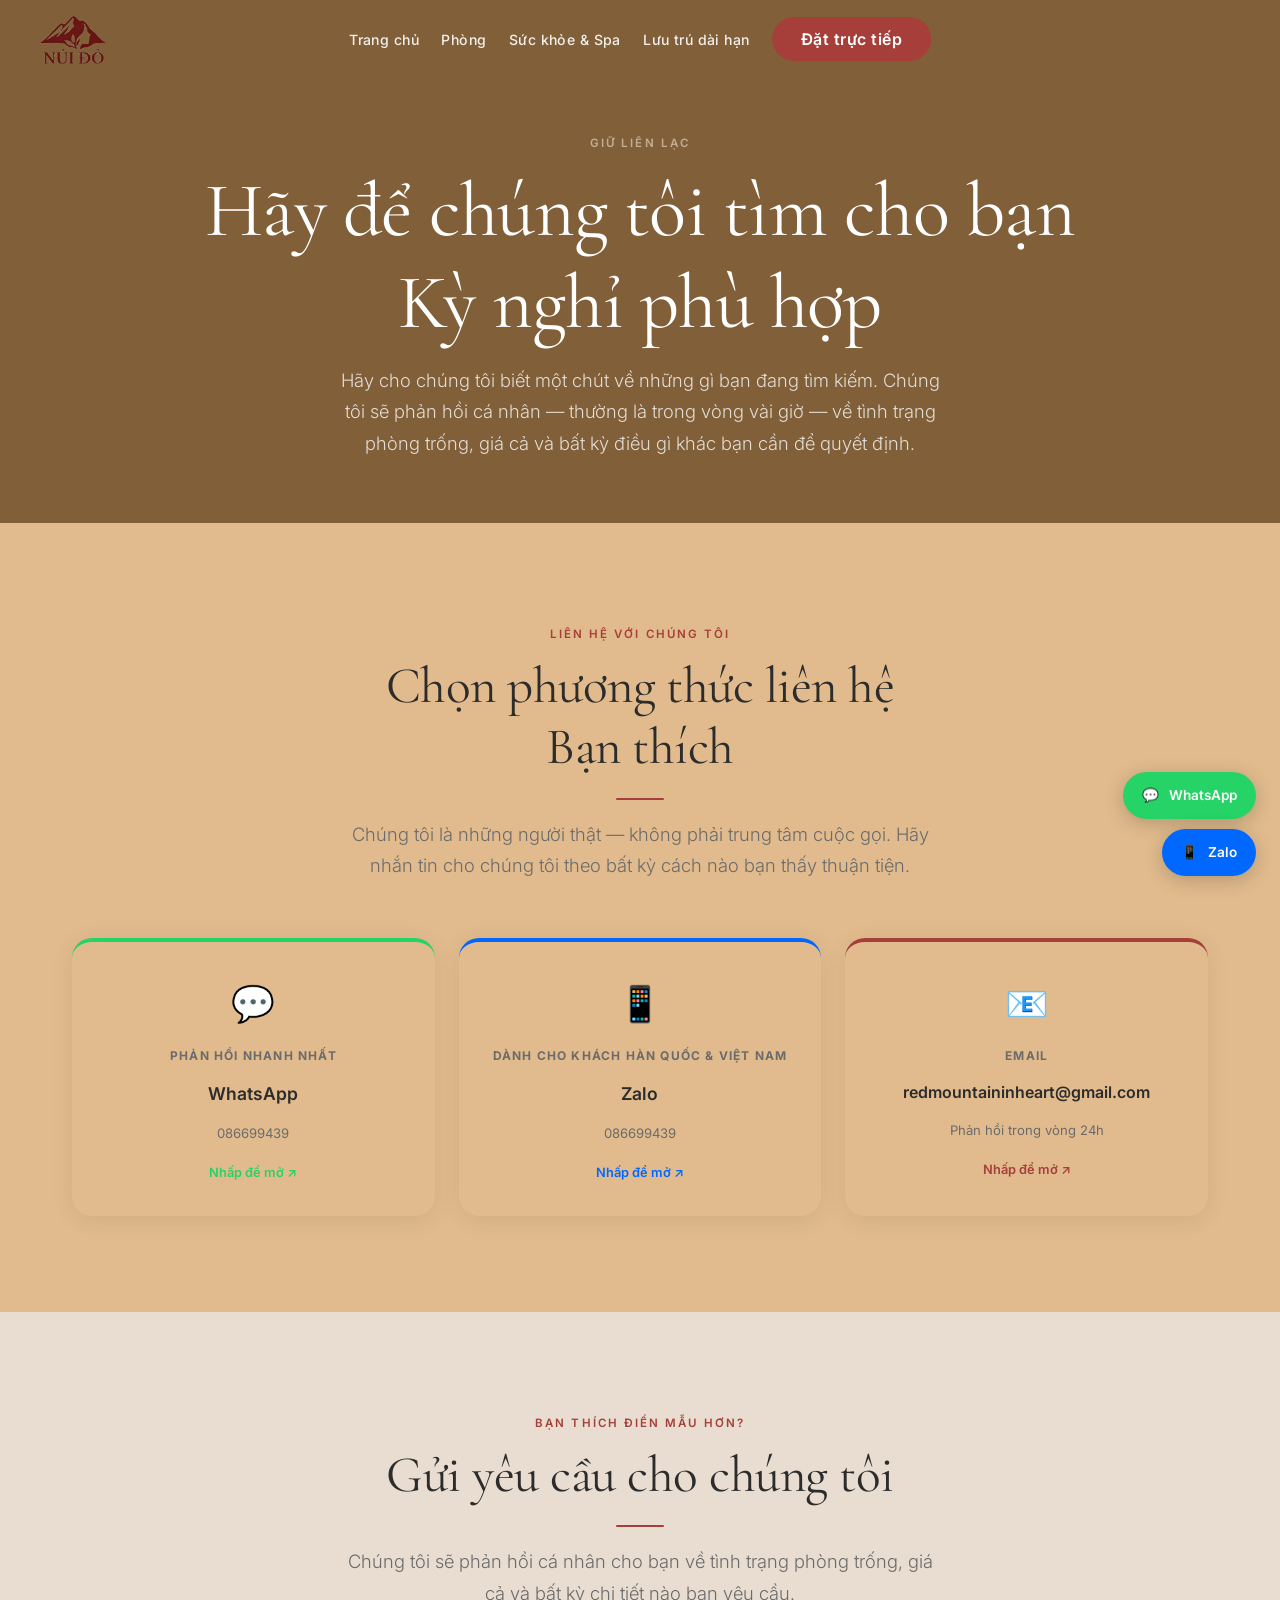
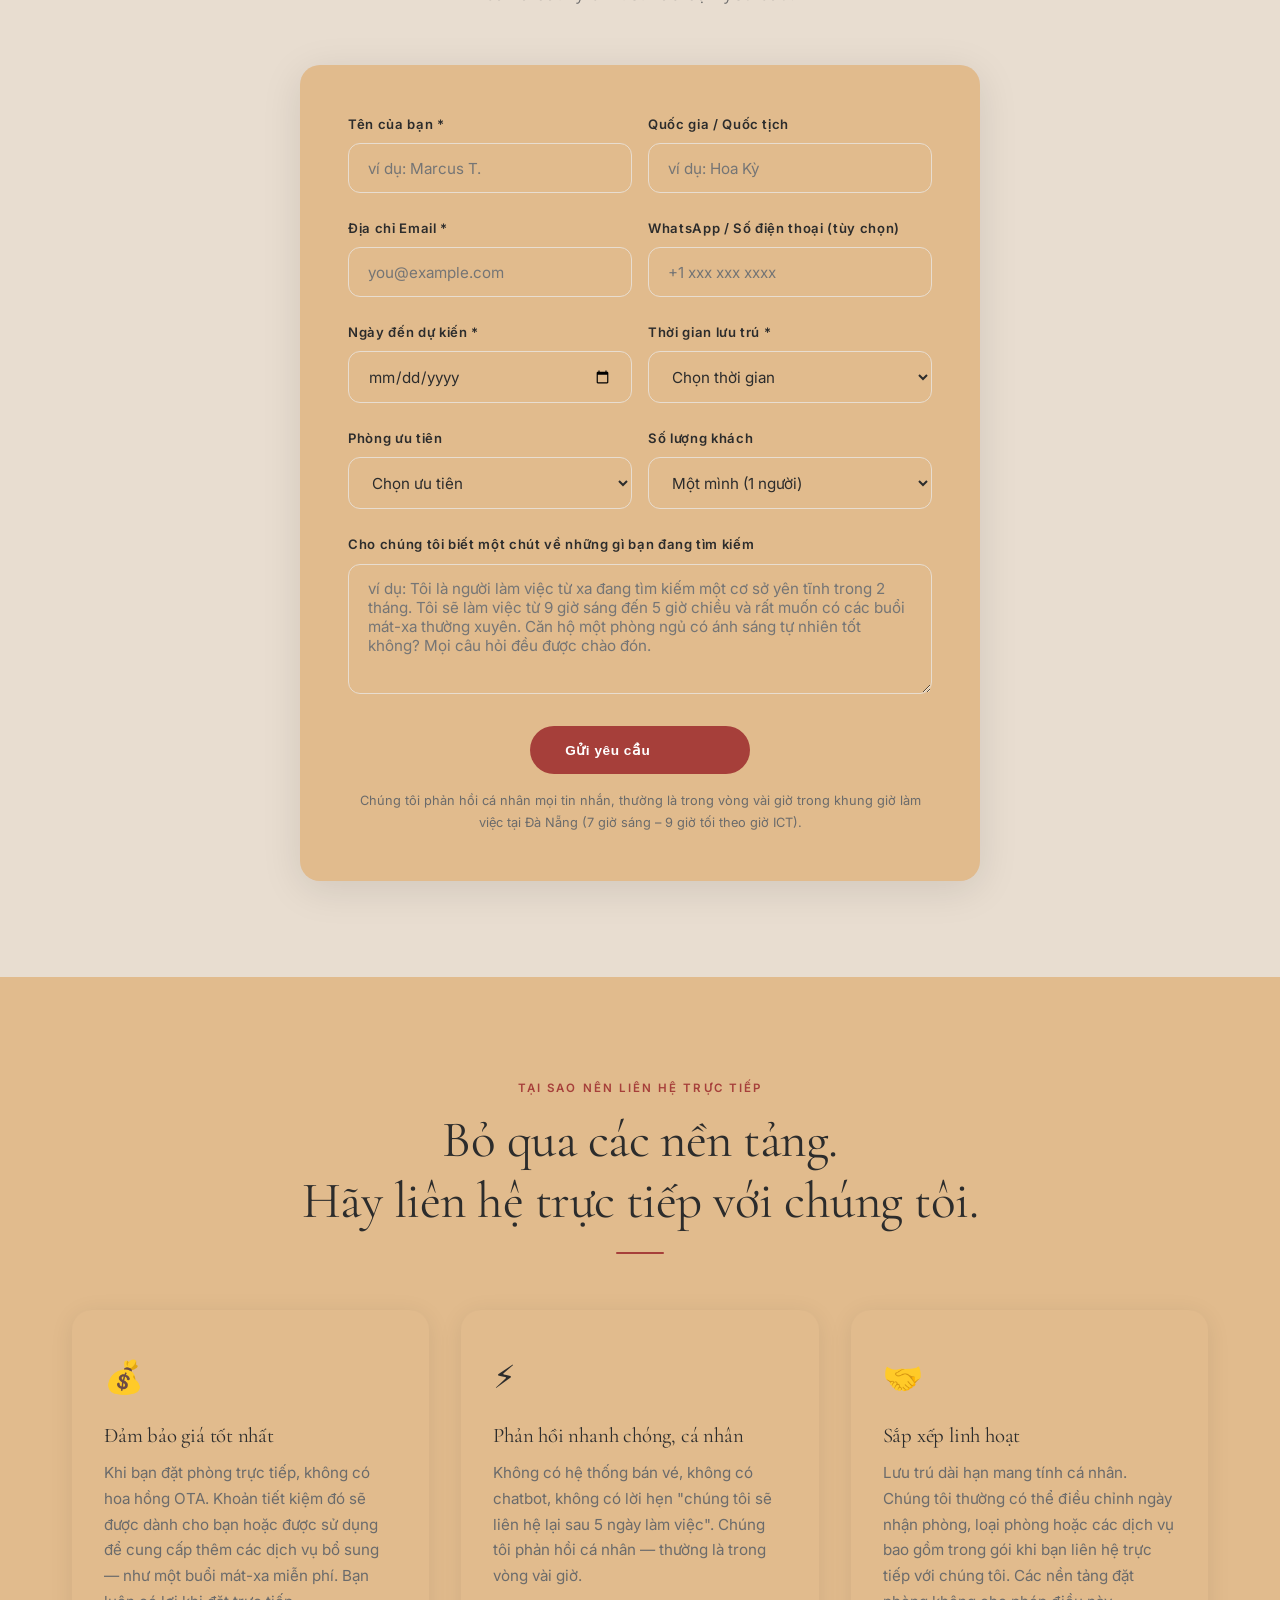
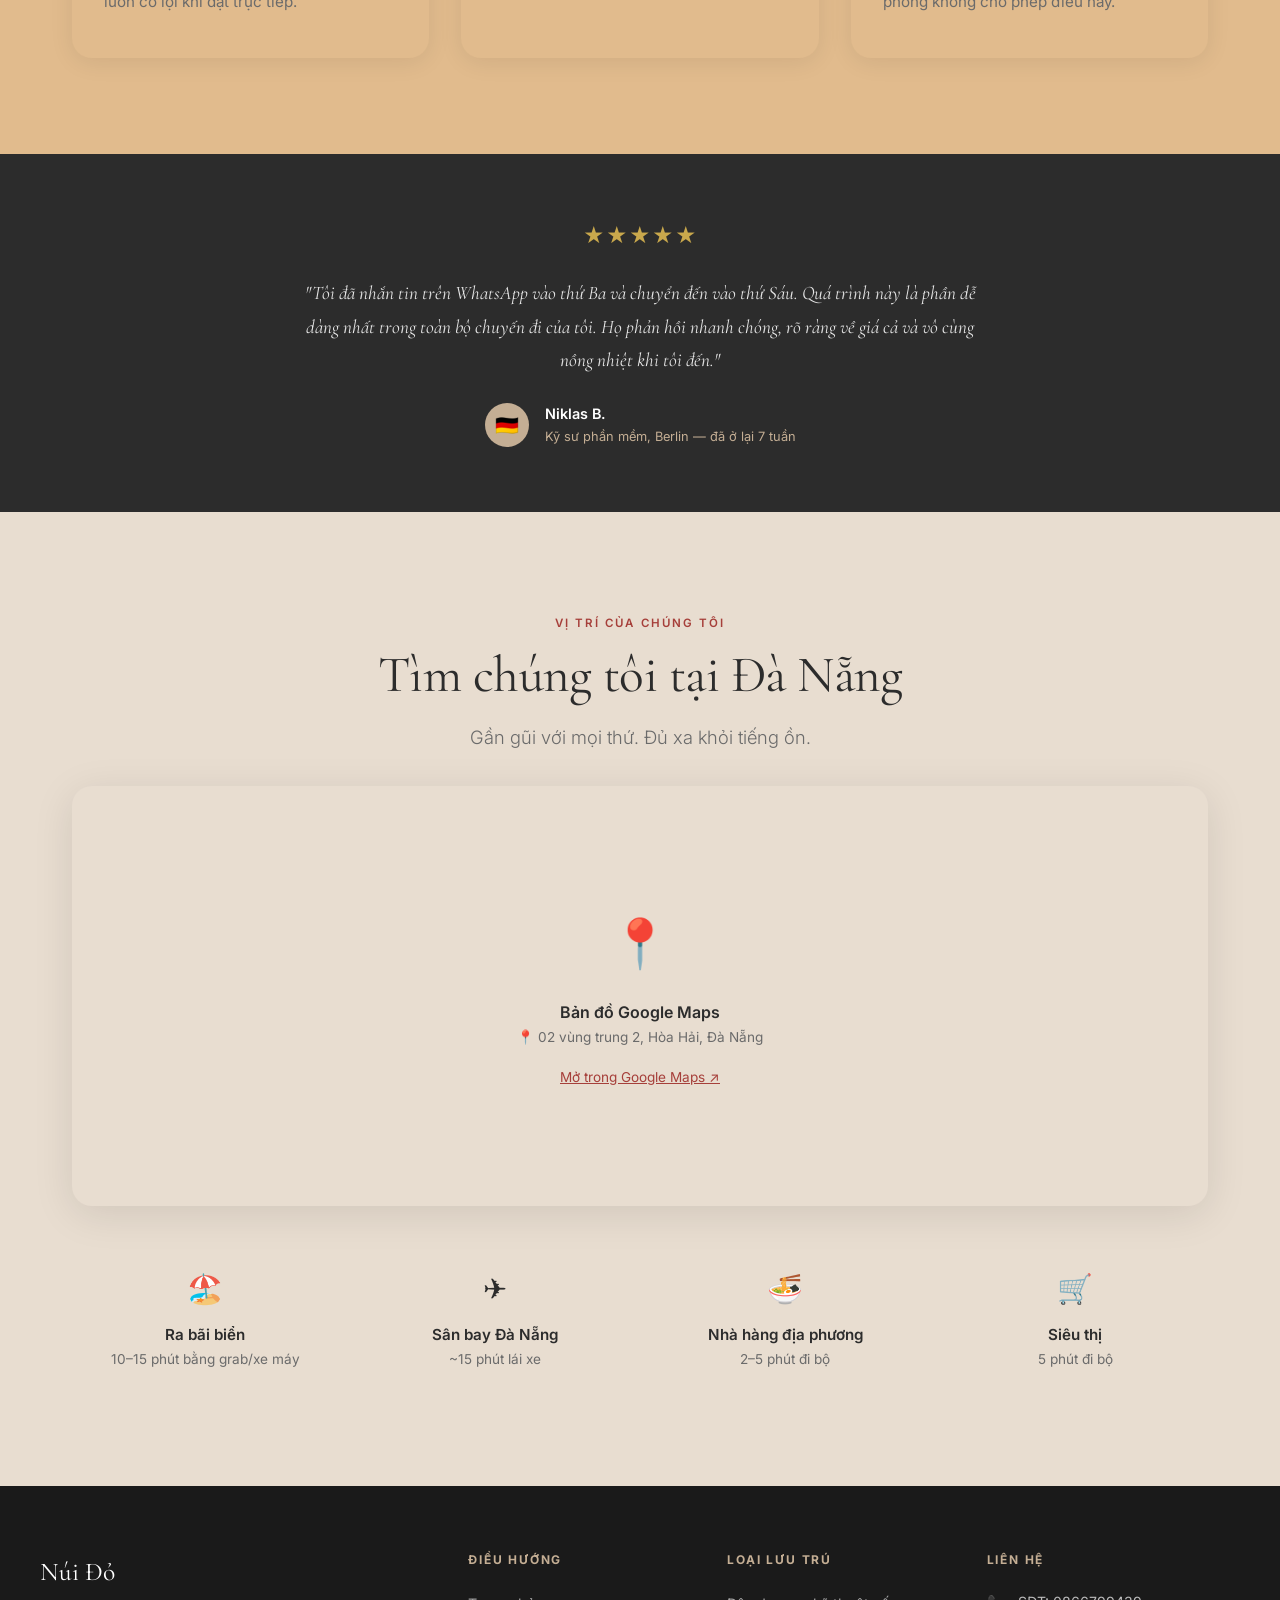
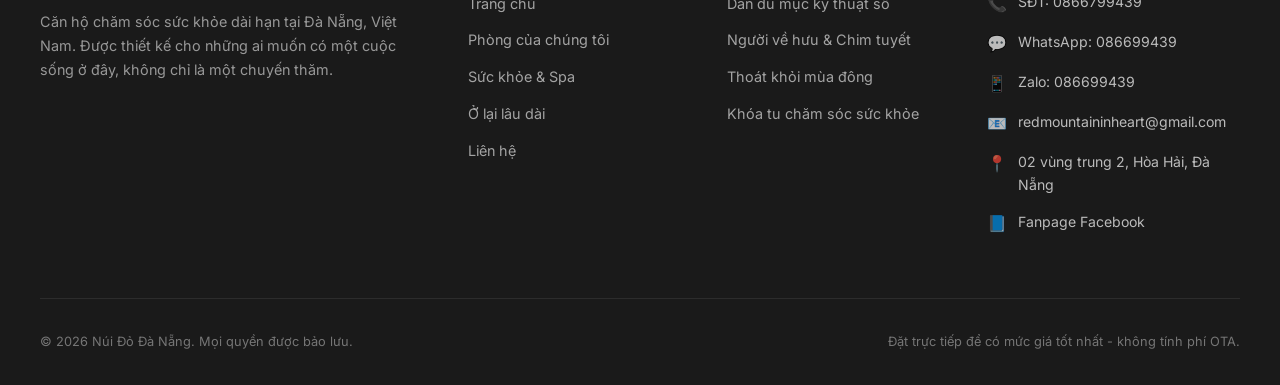
==== pages/contact.html @ ee77d7cd "UPdate file contents" ====
<!DOCTYPE html><html lang="vi"><head>
  <meta charset="UTF-8">
  <meta name="viewport" content="width=device-width, initial-scale=1.0">
  <title>Liên hệ với chúng tôi — Núi Đỏ Đà Nẵng</title>
  <meta name="description" content="Liên hệ trực tiếp với Núi Đỏ qua WhatsApp, Zalo hoặc email để hỏi về giá lưu trú dài hạn tại Đà Nẵng, Việt Nam. Phản hồi nhanh, không mất phí OTA.">
  <meta name="keywords" content="liên hệ Núi Đỏ Đà Nẵng, đặt phòng căn hộ Đà Nẵng trực tiếp, WhatsApp Da Nang residence">
  <link rel="stylesheet" href="../css/style.css">
</head>

<body>

  <nav class="nav" id="main-nav">
    <a href="../index.html" class="nav__logo">
      <img src="../images/logo.png" alt="Núi Đỏ Logo" class="nav__logo-img">
    </a>
    <ul class="nav__links">
      <li><a href="../index.html" data-i18n="nav.home">Trang chủ</a></li>
      <li><a href="rooms.html" data-i18n="nav.rooms">Phòng</a></li>
      <li><a href="wellness.html" data-i18n="nav.wellness">Sức khỏe &amp; Spa</a></li>
      <li><a href="long-stay.html" data-i18n="nav.longstay">Lưu trú dài hạn</a></li>
      <li><a href="contact.html" class="nav__cta" data-i18n="nav.book">Đặt trực tiếp</a></li>
    </ul>

    <div class="nav__hamburger" id="hamburger"><span></span><span></span><span></span></div>
  </nav>

  <!-- PAGE HEADER -->
  <header class="page-header">
    <span class="eyebrow" style="color:var(--stone);" data-i18n="contact.noadl4">Giữ liên lạc</span>
    <h1 data-i18n="contact.x7by14">Hãy để chúng tôi tìm cho bạn<br>Kỳ nghỉ phù hợp</h1>
    <p class="lead" style="color:rgba(255,255,255,0.78);" data-i18n="contact.3cutgv">Hãy cho chúng tôi biết một chút về những gì bạn đang tìm kiếm. Chúng tôi sẽ phản hồi cá nhân — thường là trong vòng vài giờ — về tình trạng phòng trống, giá cả và bất kỳ điều gì khác bạn cần để quyết định.</p>
  </header>

  <!-- CONTACT CHANNELS -->
  <section class="section section--white">
    <div class="container">
      <div class="section-header text-center">
        <span class="eyebrow" data-i18n="contact.b92ps4">Liên hệ với chúng tôi</span>
        <h2 data-i18n="contact.2c3pr4">Chọn phương thức liên hệ<br>Bạn thích</h2>
        <div class="divider"></div>
        <p class="lead" data-i18n="contact.rnfhs4">Chúng tôi là những người thật — không phải trung tâm cuộc gọi. Hãy nhắn tin cho chúng tôi theo bất kỳ cách nào bạn thấy thuận tiện.</p>
      </div>
      <div class="contact-channels fade-up">
        <a href="https://wa.me/8486699439?text=Xin%20ch%C3%A0o%2C%20t%C3%B4i%20quan%20t%C3%A2m%20%C4%91%E1%BA%BFn%20vi%E1%BB%87c%20l%C3%B0u%20tr%C3%BA%20d%C3%A0i%20h%E1%BA%A1n%20t%E1%BA%A1i%20N%C3%BAi%20%C4%90%E1%BB%8F%20%C4%90%C3%A0%20N%E1%BA%B5ng." target="_blank" rel="noopener" class="channel-card channel-card--whatsapp">
          <div class="channel-icon">💬</div>
          <div class="channel-label">Phản hồi nhanh nhất</div>
          <div class="channel-value" style="font-size:1.1rem;">WhatsApp</div>
          <div style="font-size:0.82rem; color:var(--mid-gray);">086699439</div>
          <div style="font-size:0.8rem; color:#25D366; margin-top:0.3rem; font-weight:600;">Nhấp để mở ↗</div>
        </a>
        <a href="https://zalo.me/086699439" target="_blank" rel="noopener" class="channel-card channel-card--zalo">
          <div class="channel-icon">📱</div>
          <div class="channel-label">Dành cho khách Hàn Quốc &amp; Việt Nam</div>
          <div class="channel-value" style="font-size:1.1rem;">Zalo</div>
          <div style="font-size:0.82rem; color:var(--mid-gray);">086699439</div>
          <div style="font-size:0.8rem; color:#0068FF; margin-top:0.3rem; font-weight:600;">Nhấp để mở ↗</div>
        </a>
        <a href="mailto:redmountaininheart@gmail.com?subject=Inquiry&amp;body=Xin%20ch%C3%A0o%2C%0A%0AT%C3%B4i%20quan%20t%C3%A2m%20l%C3%B0u%20tr%C3%BA%20d%C3%A0i%20h%E1%BA%A1n%20t%E1%BA%A1i%20N%C3%BAi%20%C4%90%E1%BB%8F.%0A%0ANg%C3%A0y%20%C4%91%E1%BA%BFn%3A%20%0ATh%E1%BB%9Di%20gian%3A%20%0AGhi%20ch%C3%BA%3A%20" class="channel-card channel-card--email">
          <div class="channel-icon">📧</div>
          <div class="channel-label">Email</div>
          <div class="channel-value" style="font-size:1rem;">redmountaininheart@gmail.com</div>
          <div style="font-size:0.82rem; color:var(--mid-gray);">Phản hồi trong vòng 24h</div>
          <div style="font-size:0.8rem; color:var(--terracotta); margin-top:0.3rem; font-weight:600;">Nhấp để mở ↗</div>
        </a>
      </div>
    </div>
  </section>

  <!-- CONTACT FORM -->
  <section class="section section--sand">
    <div class="container">
      <div class="section-header text-center">
        <span class="eyebrow" data-i18n="contact.tnybho">Bạn thích điền mẫu hơn?</span>
        <h2 data-i18n="contact.yvq0j1">Gửi yêu cầu cho chúng tôi</h2>
        <div class="divider"></div>
        <p class="lead" data-i18n="contact.vqcbu1">Chúng tôi sẽ phản hồi cá nhân cho bạn về tình trạng phòng trống, giá cả và bất kỳ chi tiết nào bạn yêu cầu.</p>
      </div>
      <form class="contact-form fade-up" id="contact-form" novalidate="">
        <div class="form-row">
          <div class="form-group">
            <label for="name">Tên của bạn *</label>
            <input type="text" id="name" name="name" placeholder="ví dụ: Marcus T." required="" data-i18n="contact.rgx22u">
          </div>
          <div class="form-group">
            <label for="nationality">Quốc gia / Quốc tịch</label>
            <input type="text" id="nationality" name="nationality" placeholder="ví dụ: Hoa Kỳ" data-i18n="contact.1zxqc3">
          </div>
        </div>
        <div class="form-row">
          <div class="form-group">
            <label for="email">Địa chỉ Email *</label>
            <input type="email" id="email" name="email" placeholder="you@example.com" required="" data-i18n="contact.1ivoz5">
          </div>
          <div class="form-group">
            <label for="whatsapp">WhatsApp / Số điện thoại (tùy chọn)</label>
            <input type="tel" id="whatsapp" name="whatsapp" placeholder="+1 xxx xxx xxxx" data-i18n="contact.a0ih0w">
          </div>
        </div>
        <div class="form-row">
          <div class="form-group">
            <label for="arrival">Ngày đến dự kiến *</label>
            <input type="date" id="arrival" name="arrival" required="">
          </div>
          <div class="form-group">
            <label for="duration">Thời gian lưu trú *</label>
            <select id="duration" name="duration" required="">
              <option value="" disabled="" selected="">Chọn thời gian</option>
              <option value="1month">1 tháng</option>
              <option value="2months">2 tháng</option>
              <option value="3months">3 tháng</option>
              <option value="3plus">Trên 3 tháng</option>
              <option value="flexible">Linh hoạt — hãy cùng thảo luận</option>
            </select>
          </div>
        </div>
        <div class="form-row">
          <div class="form-group">
            <label for="room">Phòng ưu tiên</label>
            <select id="room" name="room">
              <option value="" disabled="" selected="">Chọn ưu tiên</option>
              <option value="studio">Garden Studio </option>
              <option value="onebedroom">Horizon One-Bedroom </option>
              <option value="unsure">Không chắc chắn — vui lòng tư vấn</option>
            </select>
          </div>
          <div class="form-group">
            <label for="guests">Số lượng khách</label>
            <select id="guests" name="guests">
              <option value="1">Một mình (1 người)</option>
              <option value="2">Cặp đôi (2 người)</option>
              <option value="other">Khác</option>
            </select>
          </div>
        </div>
        <div class="form-group">
          <label for="message">Cho chúng tôi biết một chút về những gì bạn đang tìm kiếm</label>
          <textarea id="message" name="message" placeholder="ví dụ: Tôi là người làm việc từ xa đang tìm kiếm một cơ sở yên tĩnh trong 2 tháng. Tôi sẽ làm việc từ 9 giờ sáng đến 5 giờ chiều và rất muốn có các buổi mát-xa thường xuyên. Căn hộ một phòng ngủ có ánh sáng tự nhiên tốt không? Mọi câu hỏi đều được chào đón." data-i18n="contact.cvj66c"></textarea>
        </div>
        <div style="text-align:center; margin-top:0.5rem;">
          <button type="submit" class="btn btn--primary" style="min-width:220px;" data-i18n="contact.mymss6">Gửi yêu cầu</button>
          <p style="font-size:0.8rem; color:var(--mid-gray); margin-top:1rem;" data-i18n="contact.6ru5n2">Chúng tôi phản hồi cá nhân mọi tin nhắn, thường là trong vòng vài giờ trong khung giờ làm việc tại Đà Nẵng (7 giờ sáng – 9 giờ tối theo giờ ICT).</p>
        </div>
      </form>
    </div>
  </section>

  <!-- TRUST SIGNALS -->
  <section class="section section--white">
    <div class="container">
      <div class="section-header text-center">
        <span class="eyebrow" data-i18n="contact.xbe72o">Tại sao nên liên hệ trực tiếp</span>
        <h2 data-i18n="contact.gvybrx">Bỏ qua các nền tảng.<br>Hãy liên hệ trực tiếp với chúng tôi.</h2>
        <div class="divider"></div>
      </div>
      <div class="features-grid fade-up">
        <div class="feature-card">
          <div class="feature-card__icon">💰</div>
          <h3 data-i18n="contact.8e1nol">Đảm bảo giá tốt nhất</h3>
          <p data-i18n="contact.b908ie">Khi bạn đặt phòng trực tiếp, không có hoa hồng OTA. Khoản tiết kiệm đó sẽ được dành cho bạn hoặc được sử dụng để cung cấp thêm các dịch vụ bổ sung — như một buổi mát-xa miễn phí. Bạn luôn có lợi khi đặt trực tiếp.</p>
        </div>
        <div class="feature-card">
          <div class="feature-card__icon">⚡</div>
          <h3 data-i18n="contact.dnahw2">Phản hồi nhanh chóng, cá nhân</h3>
          <p data-i18n="contact.qy8nlp">Không có hệ thống bán vé, không có chatbot, không có lời hẹn "chúng tôi sẽ liên hệ lại sau 5 ngày làm việc". Chúng tôi phản hồi cá nhân — thường là trong vòng vài giờ.</p>
        </div>
        <div class="feature-card">
          <div class="feature-card__icon">🤝</div>
          <h3 data-i18n="contact.h6xdq9">Sắp xếp linh hoạt</h3>
          <p data-i18n="contact.krf17v">Lưu trú dài hạn mang tính cá nhân. Chúng tôi thường có thể điều chỉnh ngày nhận phòng, loại phòng hoặc các dịch vụ bao gồm trong gói khi bạn liên hệ trực tiếp với chúng tôi. Các nền tảng đặt phòng không cho phép điều này.</p>
        </div>
      </div>
    </div>
  </section>

  <!-- MINI TESTIMONIAL -->
  <section class="section section--dark" style="padding: 4rem 2rem;">
    <div class="container" style="max-width: 760px; text-align:center;">
      <div class="testimonial-stars" style="font-size:1.3rem; margin-bottom:1.5rem;">★★★★★</div>
      <p class="testimonial-text" style="font-size:1.2rem; display:block;" data-i18n="contact.dho27e">"Tôi đã nhắn tin trên WhatsApp vào thứ Ba và chuyển đến vào thứ Sáu. Quá trình này là phần dễ dàng nhất trong toàn bộ chuyến đi của tôi. Họ phản hồi nhanh chóng, rõ ràng về giá cả và vô cùng nồng nhiệt khi tôi đến."</p>
      <div style="display:flex; justify-content:center; align-items:center; gap:1rem; margin-top:1.5rem;">
        <div style="width:44px; height:44px; background:var(--stone); border-radius:50%; display:flex; align-items:center; justify-content:center; font-size:1.2rem;">
          🇩🇪</div>
        <div style="text-align:left;">
          <div style="font-weight:600; color:var(--white); font-size:0.9rem;">Niklas B.</div>
          <div style="color:var(--stone); font-size:0.8rem;">Kỹ sư phần mềm, Berlin — đã ở lại 7 tuần</div>
        </div>
      </div>
    </div>
  </section>

  <!-- MAP -->
  <section class="map-section">
    <div class="container">
      <div class="section-header text-center" style="margin-bottom:2rem;">
        <span class="eyebrow" data-i18n="contact.vk796w">Vị trí của chúng tôi</span>
        <h2 data-i18n="contact.m4ny4p">Tìm chúng tôi tại Đà Nẵng</h2>
        <p class="lead" style="margin:0.5rem auto 0;" data-i18n="contact.ogzcms">Gần gũi với mọi thứ. Đủ xa khỏi tiếng ồn.</p>
      </div>
      <!--
      IMAGE PLACEHOLDER — MAP
      Type: Google Maps embed
      Priority: HIGH — critical trust element
      Description: Interactive Google Maps embed showing the exact residence location in Da Nang
      Replace the placeholder below with actual iframe embed code once you have the address:
      <iframe src="https://www.google.com/maps/embed?pb=..." width="100%" height="420" style="border:0;" allowfullscreen loading="lazy"></iframe>
    -->
      <div class="map-wrapper fade-up" style="display:flex; align-items:center; justify-content:center; background: var(--sand); border-radius:20px; height:420px;">
        <div style="text-align:center; color: var(--mid-gray);">
          <div style="font-size:3rem; margin-bottom:1rem;">📍</div>
          <p style="font-size:1rem; font-weight:600; color:var(--charcoal);" data-i18n="contact.24e1v0">Bản đồ Google Maps</p>
          <p style="font-size:0.85rem;" data-i18n="contact.xlmu10">📍 02 vùng trung 2, Hòa Hải, Đà Nẵng</p>
          <a href="https://www.google.com/maps/search/?api=1&query=02+vùng+trung+2,+Hòa+Hải,+Đà+Nẵng" target="_blank" style="display:inline-block; margin-top:1rem; font-size:0.85rem; color:var(--terracotta); text-decoration:underline;" data-i18n="contact.bpytjh">Mở trong Google Maps ↗</a>
        </div>
      </div>
      <div style="display:grid; grid-template-columns:repeat(auto-fit,minmax(220px,1fr)); gap:1.5rem; margin-top:2.5rem;" class="fade-up">
        <div style="text-align:center; padding:1.2rem;">
          <div style="font-size:1.8rem; margin-bottom:0.5rem;">🏖️</div>
          <div style="font-weight:600; font-size:0.95rem;">Ra bãi biển</div>
          <div style="color:var(--mid-gray); font-size:0.85rem;">10–15 phút bằng grab/xe máy</div>
        </div>
        <div style="text-align:center; padding:1.2rem;">
          <div style="font-size:1.8rem; margin-bottom:0.5rem;">✈️</div>
          <div style="font-weight:600; font-size:0.95rem;">Sân bay Đà Nẵng</div>
          <div style="color:var(--mid-gray); font-size:0.85rem;">~15 phút lái xe</div>
        </div>
        <div style="text-align:center; padding:1.2rem;">
          <div style="font-size:1.8rem; margin-bottom:0.5rem;">🍜</div>
          <div style="font-weight:600; font-size:0.95rem;">Nhà hàng địa phương</div>
          <div style="color:var(--mid-gray); font-size:0.85rem;">2–5 phút đi bộ</div>
        </div>
        <div style="text-align:center; padding:1.2rem;">
          <div style="font-size:1.8rem; margin-bottom:0.5rem;">🛒</div>
          <div style="font-weight:600; font-size:0.95rem;">Siêu thị</div>
          <div style="color:var(--mid-gray); font-size:0.85rem;">5 phút đi bộ</div>
        </div>
      </div>
    </div>
  </section>

  <footer class="footer">
    <div class="footer__grid">
      <div>
        <div class="footer__brand" data-i18n="index.1wx5cv">Núi Đỏ</div>
        <p class="footer__tagline" data-i18n="index.m8omjh">Căn hộ chăm sóc sức khỏe dài hạn tại Đà Nẵng, Việt Nam. Được thiết kế cho những ai muốn có một cuộc sống ở đây, không chỉ là một chuyến thăm.</p>
      </div>
      <div>
        <p class="footer__col-title" data-i18n="index.nzsifp">Điều hướng</p>
        <ul class="footer__links">
          <li data-i18n="index.7faekz"><a href="../index.html" data-i18n="index.otzl3b">Trang chủ</a></li>
          <li data-i18n="index.l6s58r"><a href="rooms.html" data-i18n="index.j9ruy3">Phòng của chúng tôi</a></li>
          <li data-i18n="index.nvhzri"><a href="wellness.html" data-i18n="index.yud0hw">Sức khỏe &amp; Spa</a></li>
          <li data-i18n="index.04k4ww"><a href="long-stay.html" data-i18n="index.v9eqyv">Ở lại lâu dài</a></li>
          <li data-i18n="index.8gynhl"><a href="contact.html" data-i18n="index.kynp93">Liên hệ</a></li>
        </ul>
      </div>
      <div>
        <p class="footer__col-title" data-i18n="index.ecxuo7">Loại lưu trú</p>
        <ul class="footer__links">
          <li data-i18n="index.28cba0"><a href="long-stay.html" data-i18n="index.hve8b5">Dân du mục kỹ thuật số</a></li>
          <li data-i18n="index.ara7sx"><a href="long-stay.html" data-i18n="index.duqfpy">Người về hưu &amp; Chim tuyết</a></li>
          <li data-i18n="index.r25onn"><a href="long-stay.html" data-i18n="index.xvx8s5">Thoát khỏi mùa đông</a></li>
          <li data-i18n="index.blclmj"><a href="long-stay.html" data-i18n="index.yih2n2">Khóa tu chăm sóc sức khỏe</a></li>
        </ul>
      </div>
      <div>
        <p class="footer__col-title" data-i18n="index.k7twjk">Liên hệ</p>
        <a href="tel:0866799439" class="footer__contact-item" style="color: inherit; text-decoration: none;"><span class="ic">📞</span><span>SĐT: 0866799439</span></a>
        <a href="https://wa.me/8486699439" target="_blank" rel="noopener" class="footer__contact-item" style="color: inherit; text-decoration: none;"><span class="ic">💬</span><span>WhatsApp: 086699439</span></a>
        <a href="https://zalo.me/086699439" target="_blank" rel="noopener" class="footer__contact-item" style="color: inherit; text-decoration: none;"><span class="ic">📱</span><span>Zalo: 086699439</span></a>
        <a href="mailto:redmountaininheart@gmail.com" class="footer__contact-item" style="color: inherit; text-decoration: none;"><span class="ic">📧</span><span>redmountaininheart@gmail.com</span></a>
        <a href="https://www.google.com/maps/search/?api=1&query=02+vùng+trung+2,+Hòa+Hải,+Ngũ+Hành+Sơn,+Đà+Nẵng" target="_blank" rel="noopener" class="footer__contact-item" style="color: inherit; text-decoration: none;"><span class="ic">📍</span><span>02 vùng trung 2, Hòa Hải, Đà Nẵng</span></a>
        <a href="https://www.facebook.com/share/1BjeitGon8/?mibextid=wwXIfr" target="_blank" rel="noopener" class="footer__contact-item" style="color: inherit; text-decoration: none;"><span class="ic">📘</span><span>Fanpage Facebook</span></a>
      </div>
    </div>
    <div class="footer__bottom">
      <span data-i18n="index.wvt5ss">© 2026 Núi Đỏ Đà Nẵng. Mọi quyền được bảo lưu.</span>
      <span data-i18n="index.2yju8o">Đặt trực tiếp để có mức giá tốt nhất - không tính phí OTA.</span>
    </div>
  </footer>

  <div class="sticky-cta">
    <a href="https://wa.me/8486699439" target="_blank" class="sticky-wa" data-i18n="contact.jenye8">💬 <span class="label" data-i18n="contact.cxd91w">WhatsApp</span></a>
    <a href="https://zalo.me/086699439" target="_blank" class="sticky-zalo" data-i18n="contact.2gq8iu">📱 <span class="label" data-i18n="contact.5ch0dw">Zalo</span></a>
  </div>

  <script src="../js/main.js"></script>


</body></html>
---- css/style.css ----
/* ============================================
   Red Mountain — DESIGN SYSTEM
   Da Nang, Vietnam | Long-Stay Wellness
   ============================================ */

/* ── Google Fonts ── */
@import url('https://fonts.googleapis.com/css2?family=Cormorant+Garamond:wght@300;400;500;600&family=Inter:wght@300;400;500;600&family=Noto+Sans+KR:wght@300;400;500&display=swap');

/* ── CSS Variables ── */
:root {
  /* Color Palette */
  --cream: #E1BB8D;
  /* Background warm ivory */
  --sand: #E8DDD0;
  /* Soft sand section bg */
  --stone: #C4AE94;
  /* Warm stone accent */
  --terracotta: #a63f3a;
  /* CTA warm orange-earth */
  --forest: #805f39;
  /* Deep forest green */
  --charcoal: #2C2C2C;
  /* Body text */
  --mid-gray: #6B6B6B;
  /* Secondary text */
  --light-gray: #A8A8A8;
  /* Placeholder text */
  --white: #FFFFFF;
  --gold: #C9A84C;
  /* Premium accent */

  /* Typography */
  --font-serif: 'Cormorant Garamond', Georgia, serif;
  --font-sans: 'Inter', system-ui, sans-serif;
  --font-korean: 'Noto Sans KR', sans-serif;

  /* Spacing */
  --section-pad: 6rem 2rem;
  --section-pad-sm: 4rem 1.5rem;

  /* Border Radius */
  --radius-sm: 6px;
  --radius-md: 12px;
  --radius-lg: 20px;

  /* Shadows */
  --shadow-soft: 0 4px 24px rgba(0, 0, 0, 0.08);
  --shadow-card: 0 8px 40px rgba(0, 0, 0, 0.10);

  /* Transitions */
  --transition: 0.3s cubic-bezier(0.4, 0, 0.2, 1);
}

/* ── Reset & Base ── */
*,
*::before,
*::after {
  box-sizing: border-box;
  margin: 0;
  padding: 0;
}

html {
  scroll-behavior: smooth;
  font-size: 16px;
}

body {
  font-family: var(--font-sans);
  background-color: var(--cream);
  color: var(--charcoal);
  line-height: 1.7;
  -webkit-font-smoothing: antialiased;
}

img {
  display: block;
  width: 100%;
  height: 100%;
  object-fit: cover;
}

a {
  color: inherit;
  text-decoration: none;
  transition: var(--transition);
}

ul {
  list-style: none;
}

/* ── Typography ── */
h1,
h2,
h3 {
  font-family: var(--font-serif);
  font-weight: 400;
  line-height: 1.2;
  letter-spacing: -0.01em;
}

h1 {
  font-size: clamp(2.8rem, 6vw, 5rem);
}

h2 {
  font-size: clamp(2rem, 4vw, 3.2rem);
}

h3 {
  font-size: clamp(1.4rem, 2.5vw, 1.9rem);
}

.eyebrow {
  font-family: var(--font-sans);
  font-size: 0.72rem;
  font-weight: 600;
  letter-spacing: 0.18em;
  text-transform: uppercase;
  color: var(--terracotta);
}

.lead {
  font-size: 1.15rem;
  color: var(--mid-gray);
  font-weight: 300;
  max-width: 600px;
}

/* ── Layout Utilities ── */
.container {
  max-width: 1200px;
  margin: 0 auto;
  padding: 0 2rem;
}

.section {
  padding: var(--section-pad);
}

.section--sand {
  background: var(--sand);
}

.section--forest {
  background: var(--forest);
  color: var(--cream);
}

.section--dark {
  background: var(--charcoal);
  color: var(--cream);
}

.section--white {
  background: #E1BB8D;
}

.text-center {
  text-align: center;
}

.text-center .lead {
  margin: 0 auto;
}

.flex {
  display: flex;
}

.grid {
  display: grid;
}

/* ── Navigation ── */
.nav {
  position: fixed;
  top: 0;
  left: 0;
  right: 0;
  z-index: 1000;
  display: flex;
  align-items: center;
  justify-content: space-between;
  padding: 1rem 2.5rem;
  transition: var(--transition);
}

.nav.scrolled {
  background: rgba(200, 132, 42, 0.96); /* #C8842A with 96% opacity */
  backdrop-filter: blur(12px);
  box-shadow: 0 1px 20px rgba(0, 0, 0, 0.2);
  padding: 0.5rem 2.5rem;
}

.nav__logo {
  display: flex;
  align-items: center;
  gap: 0.5rem;
  font-family: var(--font-serif);
  font-size: 2rem;
  font-weight: 500;
  color: var(--white);
  transition: var(--transition);
}

.nav__logo-img {
  height: 3rem;
  width: auto;
  object-fit: contain;
}

.nav.scrolled .nav__logo {
  color: var(--white);
}

.nav__links {
  display: flex;
  gap: 1.4rem;
  align-items: center;
  position: absolute;
  left: 50%;
  transform: translateX(-50%);
  white-space: nowrap;
}

.nav__links a {
  font-size: 0.88rem;
  font-weight: 500;
  letter-spacing: 0.03em;
  color: rgba(255, 255, 255, 0.9);
  transition: var(--transition);
  white-space: nowrap;
}

.nav.scrolled .nav__links a {
  color: rgba(255, 255, 255, 0.9);
}

.nav.scrolled .nav__hamburger span {
  background: var(--white);
}

.nav__links a:hover {
  color: var(--terracotta) !important;
}

.nav__cta {
  background: var(--terracotta);
  color: var(--white) !important;
  padding: 0.75rem 1.8rem;
  border-radius: 50px;
  font-size: 1rem !important;
  font-weight: 600 !important;
}

.nav__cta:hover {
  background: #8c332e !important;
  color: var(--white) !important;
}

.nav__lang {
  display: flex;
  gap: 0.5rem;
  align-items: center;
}

.nav__lang button {
  background: none;
  border: 1px solid rgba(255, 255, 255, 0.4);
  color: rgba(255, 255, 255, 0.8);
  padding: 0.25rem 0.6rem;
  border-radius: 4px;
  font-size: 0.72rem;
  cursor: pointer;
  transition: var(--transition);
  font-weight: 500;
}

.nav.scrolled .nav__lang button {
  border-color: var(--stone);
  color: var(--mid-gray);
}

.nav__lang button.active,
.nav__lang button:hover {
  background: var(--terracotta);
  border-color: var(--terracotta);
  color: var(--white) !important;
}

/* Mobile menu */
.nav__hamburger {
  display: none;
  flex-direction: column;
  gap: 5px;
  cursor: pointer;
  padding: 4px;
}

.nav__hamburger span {
  display: block;
  width: 24px;
  height: 2px;
  background: #E1BB8D;
  border-radius: 2px;
  transition: var(--transition);
}

.nav.scrolled .nav__hamburger span {
  background: var(--charcoal);
}

/* ── Buttons ── */
.btn {
  display: inline-flex;
  align-items: center;
  gap: 0.5rem;
  padding: 1rem 2.2rem;
  border-radius: 50px;
  font-size: 0.85rem;
  font-weight: 600;
  letter-spacing: 0.04em;
  cursor: pointer;
  border: none;
  transition: var(--transition);
}

.btn--primary {
  background: var(--terracotta);
  color: var(--white);
}

.btn--primary:hover {
  background: #8c332e;
  transform: translateY(-2px);
  box-shadow: 0 8px 24px rgba(166, 63, 58, 0.35);
}

.btn--outline {
  background: transparent;
  color: var(--white);
  border: 1.5px solid rgba(255, 255, 255, 0.6);
}

.btn--outline:hover {
  background: #E1BB8D;
  color: var(--charcoal);
  border-color: var(--white);
}

.btn--outline-dark {
  background: transparent;
  color: var(--charcoal);
  border: 1.5px solid var(--charcoal);
}

.btn--outline-dark:hover {
  background: var(--charcoal);
  color: var(--white);
}

.btn--forest {
  background: var(--forest);
  color: var(--white);
}

.btn--forest:hover {
  background: #60472b;
  transform: translateY(-2px);
  box-shadow: 0 8px 24px rgba(128, 95, 57, 0.3);
}

.btn--whatsapp {
  background: #25D366;
  color: var(--white);
}

.btn--whatsapp:hover {
  background: #1dae53;
  transform: translateY(-2px);
  box-shadow: 0 8px 24px rgba(37, 211, 102, 0.3);
}

.btn--zalo {
  background: #0068FF;
  color: var(--white);
}

.btn--zalo:hover {
  background: #0053cc;
  transform: translateY(-2px);
}

/* ── Hero ── */
.hero {
  position: relative;
  height: 100vh;
  min-height: 640px;
  display: flex;
  flex-direction: column;
  align-items: center;
  justify-content: center;
  text-align: center;
  overflow: hidden;
}

.hero__bg {
  position: absolute;
  inset: 0;
  z-index: 0;
}

.hero__bg img {
  width: 100%;
  height: 100%;
  object-fit: cover;
  object-position: center;
}

.hero__overlay {
  position: absolute;
  inset: 0;
  background: linear-gradient(to bottom,
      rgba(30, 25, 20, 0.35) 0%,
      rgba(30, 25, 20, 0.55) 60%,
      rgba(30, 25, 20, 0.75) 100%);
  z-index: 1;
}

.hero__content {
  position: relative;
  z-index: 2;
  max-width: 820px;
  padding: 0 1.5rem;
  margin-top: 12rem;
}

.hero__eyebrow {
  font-size: 0.72rem;
  letter-spacing: 0.2em;
  text-transform: uppercase;
  color: var(--stone);
  font-weight: 600;
  margin-bottom: 1.2rem;
}

.hero h1 {
  color: var(--white);
  margin-bottom: 1.2rem;
  text-shadow: 0 2px 20px rgba(0, 0, 0, 0.3);
  font-size: clamp(1.6rem, 3.5vw, 2.8rem);
  letter-spacing: 0.25em;
  font-weight: 500;
}

.hero__sub {
  font-size: 1.2rem;
  color: rgba(255, 255, 255, 0.85);
  margin-bottom: 2.5rem;
  font-weight: 300;
  max-width: 540px;
  margin-left: auto;
  margin-right: auto;
}

.hero__ctas {
  display: flex;
  gap: 1rem;
  justify-content: center;
  flex-wrap: wrap;
}

.hero__scroll {
  position: absolute;
  bottom: 2rem;
  left: 50%;
  transform: translateX(-50%);
  z-index: 2;
  display: flex;
  flex-direction: column;
  align-items: center;
  gap: 0.5rem;
  color: rgba(255, 255, 255, 0.6);
  font-size: 0.72rem;
  letter-spacing: 0.1em;
  text-transform: uppercase;
}

.hero__scroll-line {
  width: 1px;
  height: 40px;
  background: linear-gradient(to bottom, rgba(255, 255, 255, 0.6), transparent);
  animation: scrollPulse 2s ease-in-out infinite;
}

@keyframes scrollPulse {

  0%,
  100% {
    opacity: 0.6;
    transform: scaleY(1);
  }

  50% {
    opacity: 1;
    transform: scaleY(1.1);
  }
}

/* ── Section Headers ── */
.section-header {
  margin-bottom: 3.5rem;
}

.section-header h2 {
  margin: 0.6rem 0 1rem;
}

.section-header .lead {
  margin-top: 0.6rem;
}

.divider {
  width: 48px;
  height: 2px;
  background: var(--terracotta);
  border-radius: 2px;
  margin: 1.2rem auto;
}

/* ── Feature Cards ── */
.features-grid {
  display: grid;
  grid-template-columns: repeat(auto-fit, minmax(280px, 1fr));
  gap: 2rem;
}

.feature-card {
  background: #E1BB8D;
  border-radius: var(--radius-lg);
  padding: 2.5rem 2rem;
  box-shadow: var(--shadow-soft);
  transition: var(--transition);
  border-bottom: 3px solid transparent;
}

.feature-card:hover {
  transform: translateY(-6px);
  box-shadow: var(--shadow-card);
  border-bottom-color: var(--terracotta);
}

.feature-card__icon {
  font-size: 2rem;
  margin-bottom: 1.2rem;
}

.feature-card h3 {
  font-size: 1.3rem;
  margin-bottom: 0.7rem;
}

.feature-card p {
  color: var(--mid-gray);
  font-size: 0.95rem;
  line-height: 1.7;
}

/* ── Image + Text Split ── */
.split {
  display: grid;
  grid-template-columns: 1fr 1fr;
  gap: 4rem;
  align-items: center;
}

.split.reverse {
  direction: rtl;
}

.split.reverse>* {
  direction: ltr;
}

.split__image {
  border-radius: var(--radius-lg);
  overflow: hidden;
  height: 480px;
  box-shadow: var(--shadow-card);
}

.split__content .eyebrow {
  margin-bottom: 0.8rem;
}

.split__content h2 {
  margin-bottom: 1.2rem;
}

.split__content p {
  color: var(--mid-gray);
  margin-bottom: 1.5rem;
}

.checklist {
  margin: 1.5rem 0 2rem;
}

.checklist li {
  display: flex;
  align-items: flex-start;
  gap: 0.8rem;
  padding: 0.5rem 0;
  color: var(--charcoal);
  font-size: 0.95rem;
}

.checklist li::before {
  content: '✓';
  color: var(--forest);
  font-weight: 700;
  flex-shrink: 0;
  margin-top: 2px;
}

/* ── Room Cards ── */
.rooms-grid {
  display: grid;
  grid-template-columns: repeat(auto-fit, minmax(340px, 1fr));
  gap: 2.5rem;
}

.room-card {
  background: #E1BB8D;
  border-radius: var(--radius-lg);
  overflow: hidden;
  box-shadow: var(--shadow-soft);
  transition: var(--transition);
}

.room-card:hover {
  transform: translateY(-8px);
  box-shadow: var(--shadow-card);
}

.room-card__image {
  height: 280px;
  position: relative;
  overflow: hidden;
}

.room-card__image img {
  transition: transform 0.6s ease;
}

.room-card:hover .room-card__image img {
  transform: scale(1.04);
}

.room-card__badge {
  position: absolute;
  top: 1rem;
  left: 1rem;
  background: var(--terracotta);
  color: var(--white);
  font-size: 0.7rem;
  font-weight: 700;
  letter-spacing: 0.1em;
  text-transform: uppercase;
  padding: 0.35rem 0.9rem;
  border-radius: 50px;
}

.room-card__body {
  padding: 1.8rem;
}

.room-card__name {
  font-family: var(--font-serif);
  font-size: 1.6rem;
  margin-bottom: 0.5rem;
}

.room-card__desc {
  color: var(--mid-gray);
  font-size: 0.9rem;
  margin-bottom: 1.2rem;
  line-height: 1.6;
}

.room-card__amenities {
  display: flex;
  flex-wrap: wrap;
  gap: 0.5rem;
  margin-bottom: 1.5rem;
}

.amenity-tag {
  background: var(--sand);
  color: var(--charcoal);
  font-size: 0.75rem;
  padding: 0.3rem 0.8rem;
  border-radius: 50px;
}

.room-card__price {
  display: flex;
  align-items: baseline;
  gap: 0.4rem;
  margin-bottom: 1.2rem;
}

.price-amount {
  font-family: var(--font-serif);
  font-size: 1.8rem;
  font-weight: 600;
  color: var(--terracotta);
}

.price-period {
  font-size: 0.85rem;
  color: var(--mid-gray);
}

/* ── Testimonials ── */
.testimonials-grid {
  display: grid;
  grid-template-columns: repeat(auto-fit, minmax(320px, 1fr));
  gap: 2rem;
}

.testimonial-card {
  background: rgba(255, 255, 255, 0.06);
  border: 1px solid rgba(255, 255, 255, 0.1);
  border-radius: var(--radius-lg);
  padding: 2rem;
  transition: var(--transition);
}

.testimonial-card:hover {
  background: rgba(255, 255, 255, 0.10);
}

.testimonial-stars {
  color: var(--gold);
  font-size: 1rem;
  margin-bottom: 1rem;
  letter-spacing: 2px;
}

.testimonial-text {
  font-size: 1.05rem;
  line-height: 1.75;
  color: rgba(255, 255, 255, 0.88);
  font-style: italic;
  font-family: var(--font-serif);
  margin-bottom: 1.5rem;
}

.testimonial-author {
  display: flex;
  align-items: center;
  gap: 1rem;
}

.testimonial-avatar {
  width: 44px;
  height: 44px;
  border-radius: 50%;
  background: var(--stone);
  display: flex;
  align-items: center;
  justify-content: center;
  font-size: 1.2rem;
  flex-shrink: 0;
}

.testimonial-name {
  font-weight: 600;
  font-size: 0.9rem;
  color: var(--white);
}

.testimonial-origin {
  font-size: 0.8rem;
  color: var(--stone);
}

/* ── Pricing ── */
.pricing-grid {
  display: grid;
  grid-template-columns: repeat(auto-fit, minmax(280px, 1fr));
  gap: 2rem;
  margin-top: 3rem;
}

.pricing-card {
  background: #E1BB8D;
  border-radius: var(--radius-lg);
  padding: 2.5rem 2rem;
  border: 2px solid var(--sand);
  transition: var(--transition);
  position: relative;
}

.pricing-card.featured {
  border-color: var(--terracotta);
  box-shadow: 0 12px 48px rgba(166, 63, 58, 0.18);
}

.pricing-badge {
  position: absolute;
  top: -14px;
  left: 50%;
  transform: translateX(-50%);
  background: var(--terracotta);
  color: var(--white);
  font-size: 0.7rem;
  font-weight: 700;
  letter-spacing: 0.12em;
  text-transform: uppercase;
  padding: 0.4rem 1.2rem;
  border-radius: 50px;
  white-space: nowrap;
}

.pricing-card:hover {
  transform: translateY(-6px);
  box-shadow: var(--shadow-card);
}

.pricing-tier {
  font-size: 0.75rem;
  font-weight: 700;
  letter-spacing: 0.15em;
  text-transform: uppercase;
  color: var(--mid-gray);
  margin-bottom: 0.6rem;
}

.pricing-amount {
  font-family: var(--font-serif);
  font-size: 3rem;
  color: var(--terracotta);
  line-height: 1;
  margin-bottom: 0.3rem;
}

.pricing-amount sup {
  font-size: 1.2rem;
  vertical-align: super;
}

.pricing-period {
  font-size: 0.82rem;
  color: var(--mid-gray);
  margin-bottom: 1.5rem;
}

.pricing-features {
  margin-bottom: 2rem;
}

.pricing-features li {
  display: flex;
  align-items: center;
  gap: 0.7rem;
  padding: 0.5rem 0;
  font-size: 0.9rem;
  border-bottom: 1px solid var(--sand);
  color: var(--charcoal);
}

.pricing-features li:last-child {
  border-bottom: none;
}

.pricing-features li span.icon {
  color: var(--forest);
  font-size: 0.95rem;
}

/* ── Contact Form ── */
.contact-form {
  background: #E1BB8D;
  border-radius: var(--radius-lg);
  padding: 3rem;
  box-shadow: var(--shadow-card);
  max-width: 680px;
  margin: 0 auto;
}

.form-group {
  margin-bottom: 1.5rem;
}

.form-group label {
  display: block;
  font-size: 0.82rem;
  font-weight: 600;
  letter-spacing: 0.05em;
  margin-bottom: 0.5rem;
  color: var(--charcoal);
}

.form-group input,
.form-group select,
.form-group textarea {
  width: 100%;
  padding: 0.9rem 1.2rem;
  border: 1.5px solid var(--sand);
  border-radius: var(--radius-md);
  font-family: var(--font-sans);
  font-size: 0.95rem;
  color: var(--charcoal);
  background: var(--cream);
  transition: var(--transition);
  outline: none;
}

.form-group input:focus,
.form-group select:focus,
.form-group textarea:focus {
  border-color: var(--terracotta);
  background: #E1BB8D;
  box-shadow: 0 0 0 3px rgba(166, 63, 58, 0.1);
}

.form-group textarea {
  resize: vertical;
  min-height: 130px;
}

.form-row {
  display: grid;
  grid-template-columns: 1fr 1fr;
  gap: 1rem;
}

/* ── Contact Channels ── */
.contact-channels {
  display: grid;
  grid-template-columns: repeat(auto-fit, minmax(200px, 1fr));
  gap: 1.5rem;
  margin-top: 3rem;
}

.channel-card {
  display: flex;
  flex-direction: column;
  align-items: center;
  gap: 0.8rem;
  padding: 2rem 1.5rem;
  background: #E1BB8D;
  border-radius: var(--radius-lg);
  box-shadow: var(--shadow-soft);
  text-align: center;
  transition: var(--transition);
  border-top: 4px solid transparent;
}

.channel-card:hover {
  transform: translateY(-4px);
  box-shadow: var(--shadow-card);
}

.channel-card--whatsapp {
  border-top-color: #25D366;
}

.channel-card--zalo {
  border-top-color: #0068FF;
}

.channel-card--email {
  border-top-color: var(--terracotta);
}

.channel-icon {
  font-size: 2.2rem;
}

.channel-label {
  font-size: 0.75rem;
  font-weight: 700;
  letter-spacing: 0.1em;
  text-transform: uppercase;
  color: var(--mid-gray);
}

.channel-value {
  font-size: 0.95rem;
  font-weight: 600;
  color: var(--charcoal);
}

/* ── Stats ── */
.stats-row {
  display: grid;
  grid-template-columns: repeat(auto-fit, minmax(160px, 1fr));
  gap: 2rem;
  text-align: center;
}

.stat-item {
  padding: 1.5rem;
}

.stat-number {
  font-family: var(--font-serif);
  font-size: 2.5rem;
  color: var(--terracotta);
  line-height: 1;
  margin-bottom: 0.4rem;
}

.stat-label {
  font-size: 0.82rem;
  color: var(--mid-gray);
  text-transform: uppercase;
  letter-spacing: 0.08em;
}

.stat-suffix {
  font-size: 0.55em;
  margin-left: 0.2em;
  vertical-align: baseline;
  display: inline-block;
}

/* ── Wellness Services ── */
.wellness-services {
  display: grid;
  grid-template-columns: repeat(auto-fit, minmax(220px, 1fr));
  gap: 1.5rem;
  margin-top: 2rem;
}

.wellness-service {
  background: rgba(255, 255, 255, 0.08);
  border: 1px solid rgba(255, 255, 255, 0.12);
  border-radius: var(--radius-md);
  padding: 2rem 1.5rem;
  text-align: center;
  transition: var(--transition);
}

.wellness-service:hover {
  background: rgba(255, 255, 255, 0.14);
  transform: translateY(-4px);
}

.wellness-service__icon {
  font-size: 2.5rem;
  margin-bottom: 1rem;
}

.wellness-service__name {
  font-family: var(--font-serif);
  font-size: 1.2rem;
  margin-bottom: 0.5rem;
  color: var(--white);
}

.wellness-service__desc {
  font-size: 0.85rem;
  color: rgba(255, 255, 255, 0.7);
}

/* ── FAQ ── */
.faq-list {
  max-width: 760px;
  margin: 0 auto;
}

.faq-item {
  border-bottom: 1px solid var(--sand);
  overflow: hidden;
}

.faq-question {
  width: 100%;
  background: none;
  border: none;
  display: flex;
  justify-content: space-between;
  align-items: center;
  padding: 1.4rem 0;
  font-family: var(--font-sans);
  font-size: 1rem;
  font-weight: 600;
  color: var(--charcoal);
  cursor: pointer;
  text-align: left;
  transition: var(--transition);
}

.faq-question:hover {
  color: var(--terracotta);
}

.faq-icon {
  font-size: 1.2rem;
  color: var(--terracotta);
  transition: transform 0.3s ease;
  flex-shrink: 0;
}

.faq-item.open .faq-icon {
  transform: rotate(45deg);
}

.faq-answer {
  max-height: 0;
  overflow: hidden;
  transition: max-height 0.35s ease, padding 0.3s ease;
}

.faq-item.open .faq-answer {
  max-height: 300px;
}

.faq-answer p {
  padding-bottom: 1.4rem;
  color: var(--mid-gray);
  font-size: 0.95rem;
  line-height: 1.75;
}

/* ── Sticky CTA ── */
.sticky-cta {
  position: fixed;
  bottom: 1.5rem;
  right: 1.5rem;
  z-index: 900;
  display: flex;
  flex-direction: column;
  gap: 0.6rem;
  align-items: flex-end;
}

.sticky-cta a {
  display: flex;
  align-items: center;
  gap: 0.6rem;
  padding: 0.75rem 1.2rem;
  border-radius: 50px;
  font-size: 0.85rem;
  font-weight: 600;
  color: var(--white);
  box-shadow: 0 4px 20px rgba(0, 0, 0, 0.2);
  transition: var(--transition);
}

.sticky-cta a:hover {
  transform: translateX(-4px);
  box-shadow: 0 8px 28px rgba(0, 0, 0, 0.25);
}

.sticky-wa {
  background: #25D366;
}

.sticky-zalo {
  background: #0068FF;
}

/* ── Footer ── */
.footer {
  background: #1a1a1a;
  color: rgba(255, 255, 255, 0.7);
  padding: 4rem 2rem 2rem;
}

.footer__grid {
  display: grid;
  grid-template-columns: 1.8fr 1fr 1fr 1.2fr;
  gap: 3rem;
  max-width: 1200px;
  margin: 0 auto 3rem;
}

.footer__brand {
  font-family: var(--font-serif);
  font-size: 1.6rem;
  color: var(--white);
  margin-bottom: 1rem;
}

.footer__tagline {
  font-size: 0.9rem;
  line-height: 1.7;
  color: rgba(255, 255, 255, 0.55);
  margin-bottom: 1.5rem;
}

.footer__col-title {
  font-size: 0.75rem;
  font-weight: 700;
  letter-spacing: 0.15em;
  text-transform: uppercase;
  color: var(--stone);
  margin-bottom: 1.2rem;
}

.footer__links li {
  margin-bottom: 0.6rem;
}

.footer__links a {
  font-size: 0.9rem;
  color: rgba(255, 255, 255, 0.6);
  transition: var(--transition);
}

.footer__links a:hover {
  color: var(--white);
}

.footer__contact-item {
  display: flex;
  align-items: flex-start;
  gap: 0.7rem;
  margin-bottom: 0.8rem;
  font-size: 0.88rem;
}

.footer__contact-item span.ic {
  font-size: 1rem;
  flex-shrink: 0;
}

.footer__bottom {
  max-width: 1200px;
  margin: 0 auto;
  padding-top: 2rem;
  border-top: 1px solid rgba(255, 255, 255, 0.08);
  display: flex;
  justify-content: space-between;
  align-items: center;
  font-size: 0.8rem;
  color: rgba(255, 255, 255, 0.4);
  flex-wrap: wrap;
  gap: 0.5rem;
}

/* ── Map Section ── */
.map-section {
  background: var(--sand);
  padding: var(--section-pad);
}

.map-wrapper {
  border-radius: var(--radius-lg);
  overflow: hidden;
  height: 420px;
  box-shadow: var(--shadow-card);
}

.map-wrapper iframe {
  width: 100%;
  height: 100%;
  border: none;
}

/* ── Page Header (inner pages) ── */
.page-header {
  background: var(--forest);
  padding: 8rem 2rem 4rem;
  text-align: center;
  color: var(--white);
}

.page-header h1 {
  color: var(--white);
  margin: 0.6rem 0 1rem;
}

.page-header .lead {
  color: rgba(255, 255, 255, 0.78);
  margin: 0 auto;
}

/* ── Long Stay specific ── */
.target-cards {
  display: grid;
  grid-template-columns: repeat(auto-fit, minmax(280px, 1fr));
  gap: 2rem;
  margin-top: 3rem;
}

.target-card {
  background: #E1BB8D;
  border-radius: var(--radius-lg);
  padding: 2.5rem 2rem;
  box-shadow: var(--shadow-soft);
  border-top: 4px solid var(--terracotta);
  transition: var(--transition);
}

.target-card:hover {
  transform: translateY(-6px);
  box-shadow: var(--shadow-card);
}

.target-card__icon {
  font-size: 2.5rem;
  margin-bottom: 1.2rem;
}

.target-card h3 {
  font-size: 1.35rem;
  margin-bottom: 0.7rem;
}

.target-card p {
  color: var(--mid-gray);
  font-size: 0.93rem;
  line-height: 1.7;
}

/* ── Included Grid ── */
.included-grid {
  display: grid;
  grid-template-columns: repeat(auto-fit, minmax(200px, 1fr));
  gap: 1rem;
  margin-top: 2rem;
}

.included-item {
  display: flex;
  align-items: center;
  gap: 0.8rem;
  padding: 1rem 1.2rem;
  background: rgba(255, 255, 255, 0.07);
  border-radius: var(--radius-md);
  font-size: 0.9rem;
  color: rgba(255, 255, 255, 0.88);
  border: 1px solid rgba(255, 255, 255, 0.1);
}

.included-item span.icon {
  font-size: 1.2rem;
}

/* ── Comparison Table ── */
.comparison-table {
  width: 100%;
  border-collapse: collapse;
  border-radius: var(--radius-md);
  overflow: hidden;
  box-shadow: var(--shadow-soft);
}

.comparison-table th {
  background: var(--forest);
  color: var(--white);
  padding: 1.2rem 1rem;
  font-size: 0.85rem;
  font-weight: 600;
  text-align: center;
  letter-spacing: 0.05em;
}

.comparison-table th:first-child {
  text-align: left;
}

.comparison-table td {
  padding: 1rem;
  font-size: 0.9rem;
  border-bottom: 1px solid var(--sand);
  text-align: center;
  color: var(--charcoal);
  background: #E1BB8D;
}

.comparison-table td:first-child {
  text-align: left;
  font-weight: 500;
}

.comparison-table tr:last-child td {
  border-bottom: none;
}

.comparison-table tr:nth-child(even) td {
  background: var(--cream);
}

.check-yes {
  color: var(--forest);
  font-size: 1.1rem;
}

.check-no {
  color: #cc4444;
  font-size: 1.1rem;
}

.check-partial {
  color: var(--gold);
  font-size: 0.85rem;
}

/* ── Animations ── */
.fade-up {
  opacity: 0;
  transform: translateY(30px);
  transition: opacity 0.7s ease, transform 0.7s ease;
}

.fade-up.visible {
  opacity: 1;
  transform: translateY(0);
}

/* ── Responsive ── */
@media (max-width: 1024px) {
  .split {
    grid-template-columns: 1fr;
    gap: 2.5rem;
  }

  .split.reverse {
    direction: ltr;
  }

  .split__image {
    height: 320px;
  }

  .footer__grid {
    grid-template-columns: 1fr 1fr;
    gap: 2rem;
  }
}

@media (max-width: 768px) {
  :root {
    --section-pad: 4rem 1.2rem;
  }

  .nav__links {
    display: none;
  }

  .nav__lang {
    display: none;
  }

  .nav__hamburger {
    display: flex;
  }

  .nav__links.mobile-open {
    display: flex;
    flex-direction: column;
    position: fixed;
    inset: 0;
    left: 0;
    transform: none;
    background: rgba(44, 44, 44, 0.97);
    align-items: center;
    justify-content: center;
    gap: 2rem;
    z-index: 999;
  }

  .nav__links.mobile-open a {
    font-size: 1.4rem;
    color: var(--white) !important;
  }

  h1 {
    font-size: 2.4rem;
  }

  h2 {
    font-size: 1.9rem;
  }

  .form-row {
    grid-template-columns: 1fr;
  }

  .footer__grid {
    grid-template-columns: 1fr;
  }

  .footer__bottom {
    flex-direction: column;
    text-align: center;
  }

  .hero__ctas {
    flex-direction: column;
    align-items: center;
  }

  .contact-form {
    padding: 2rem 1.5rem;
  }
}

@media (max-width: 480px) {
  .pricing-grid {
    grid-template-columns: 1fr;
  }

  .rooms-grid {
    grid-template-columns: 1fr;
  }

  .sticky-cta a span.label {
    display: none;
  }
}
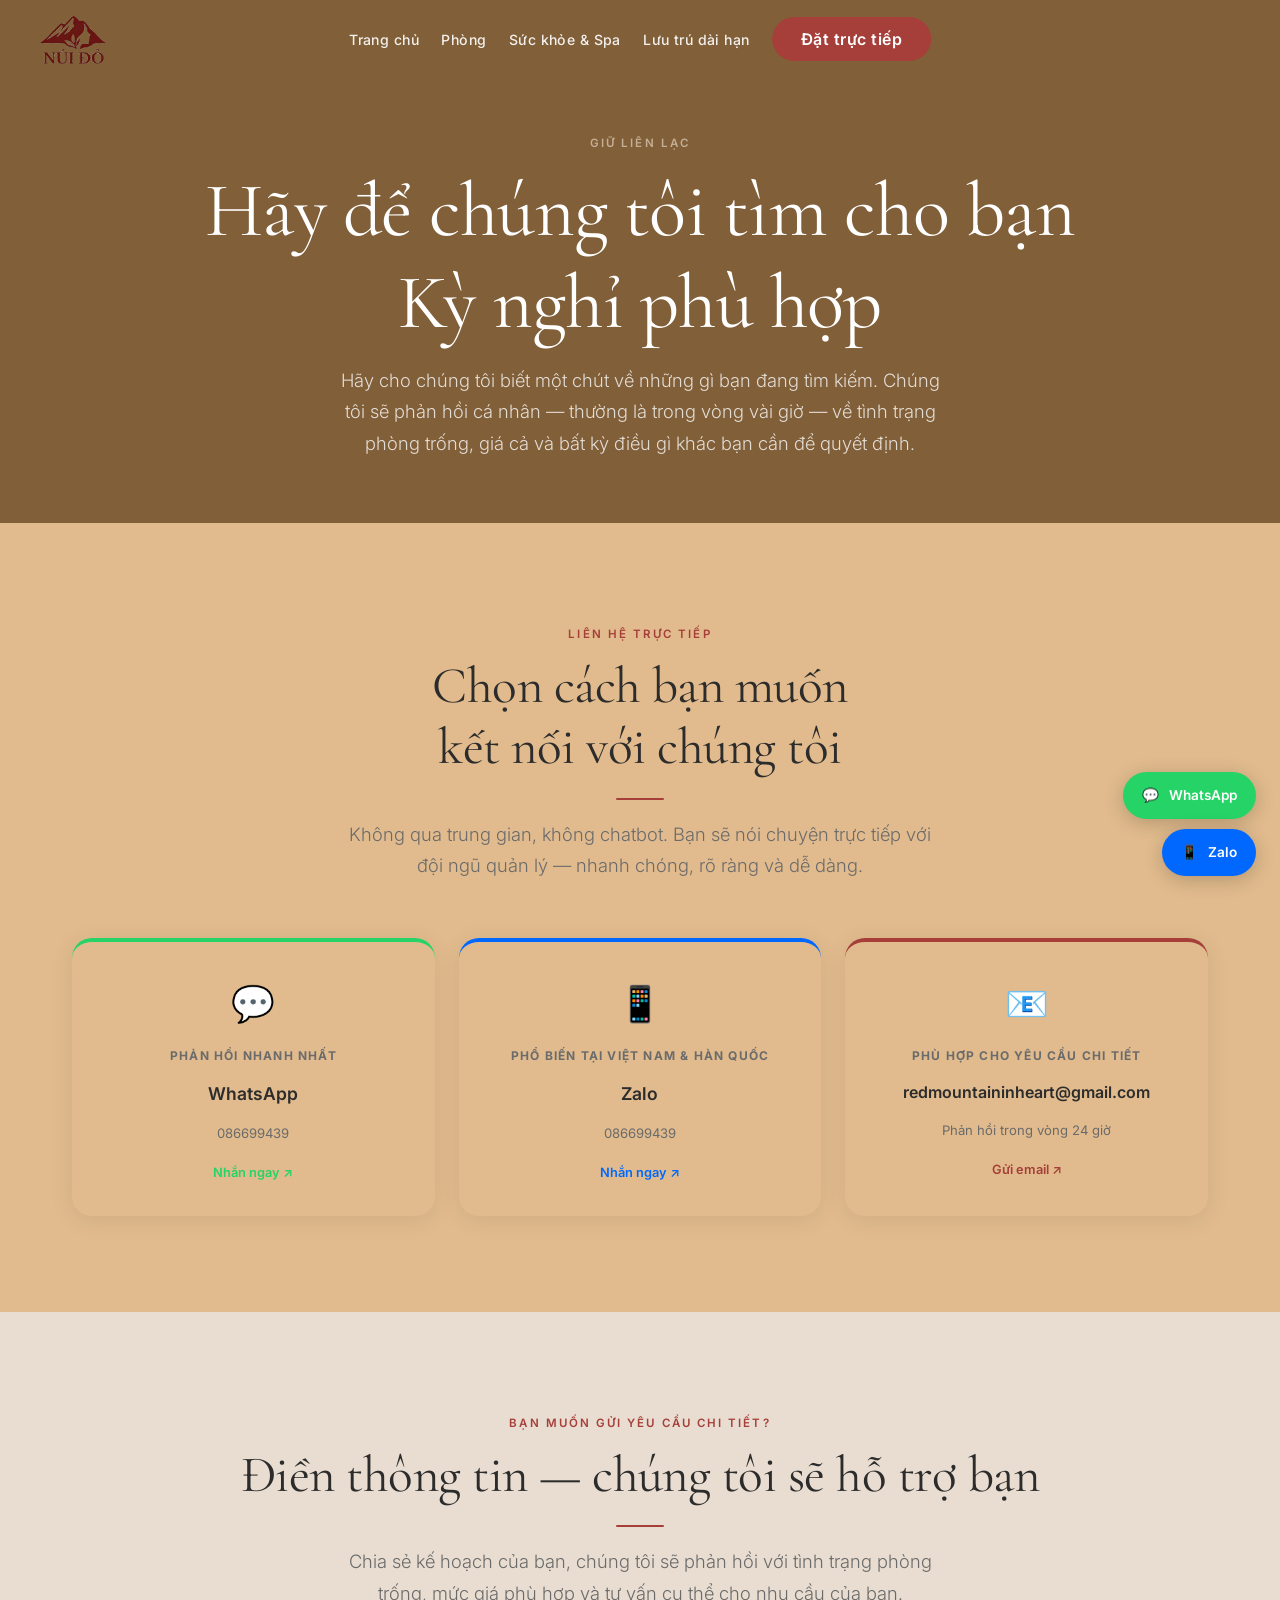
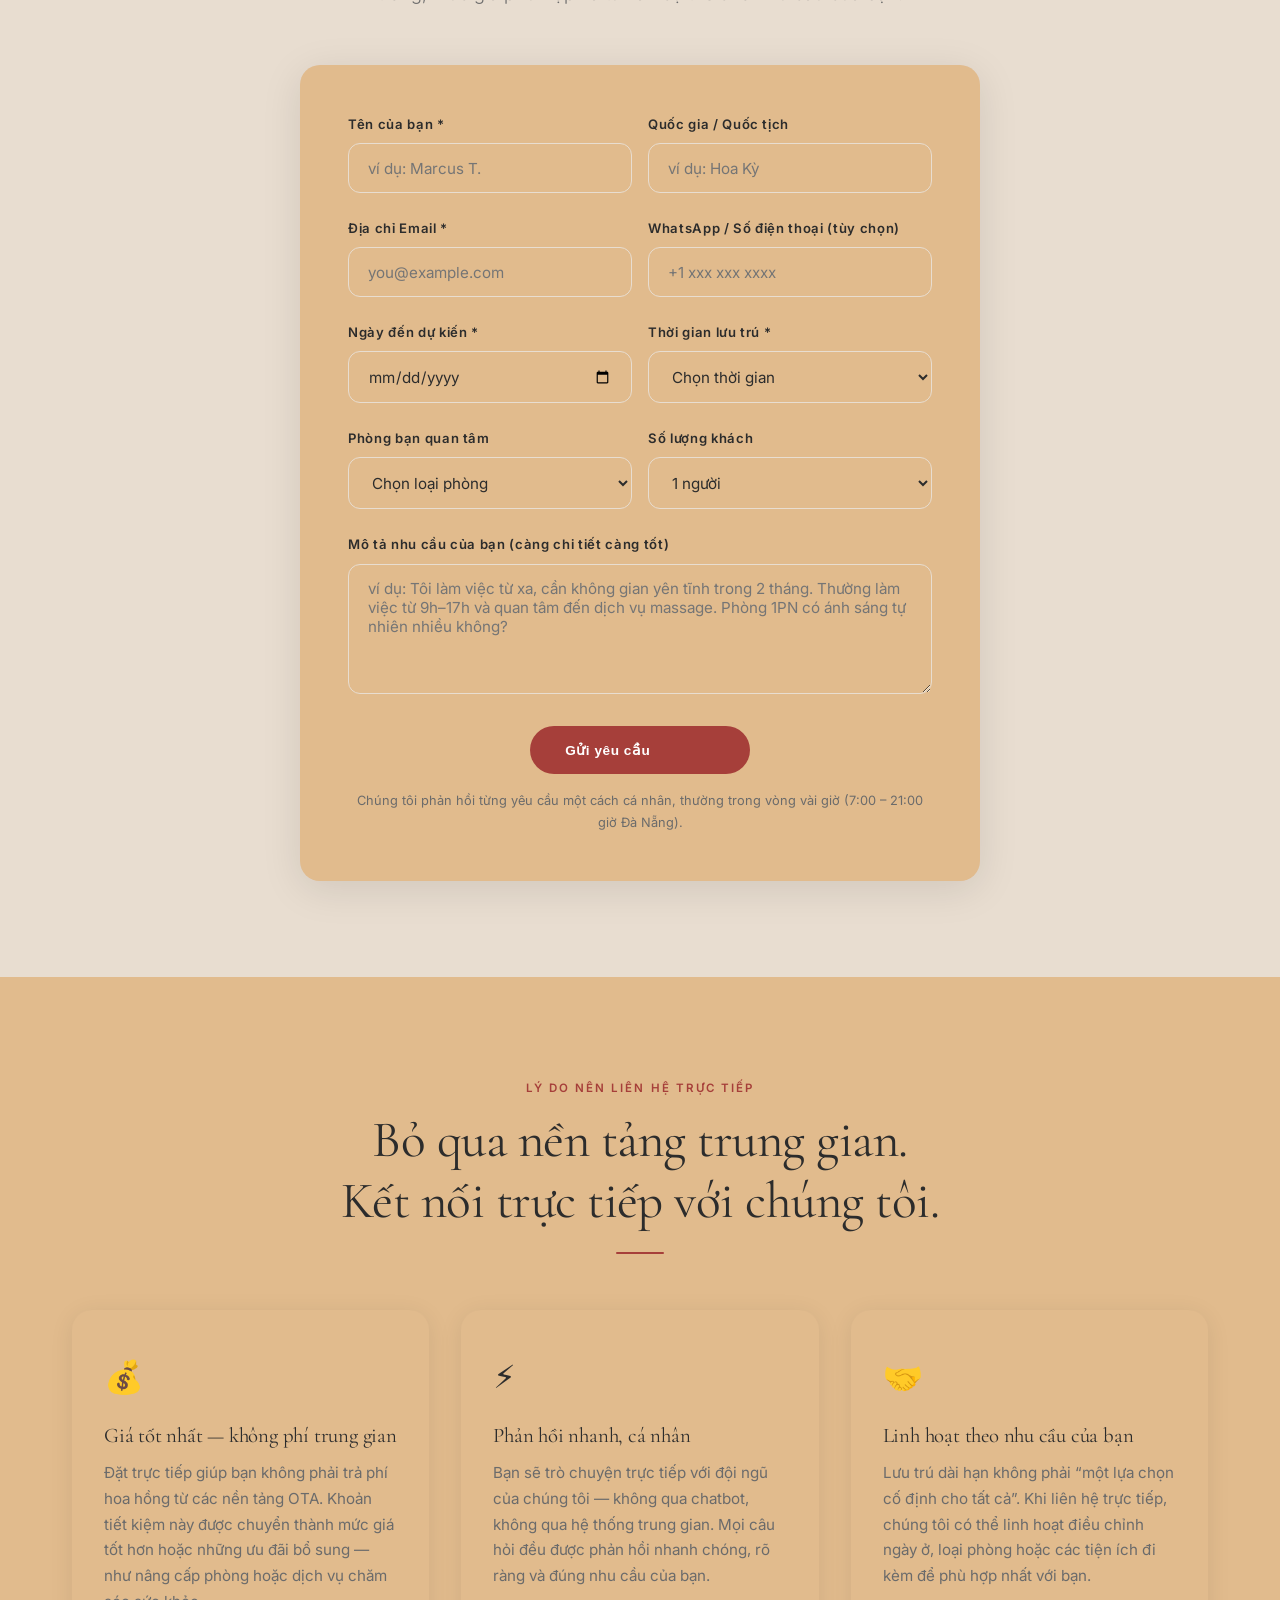
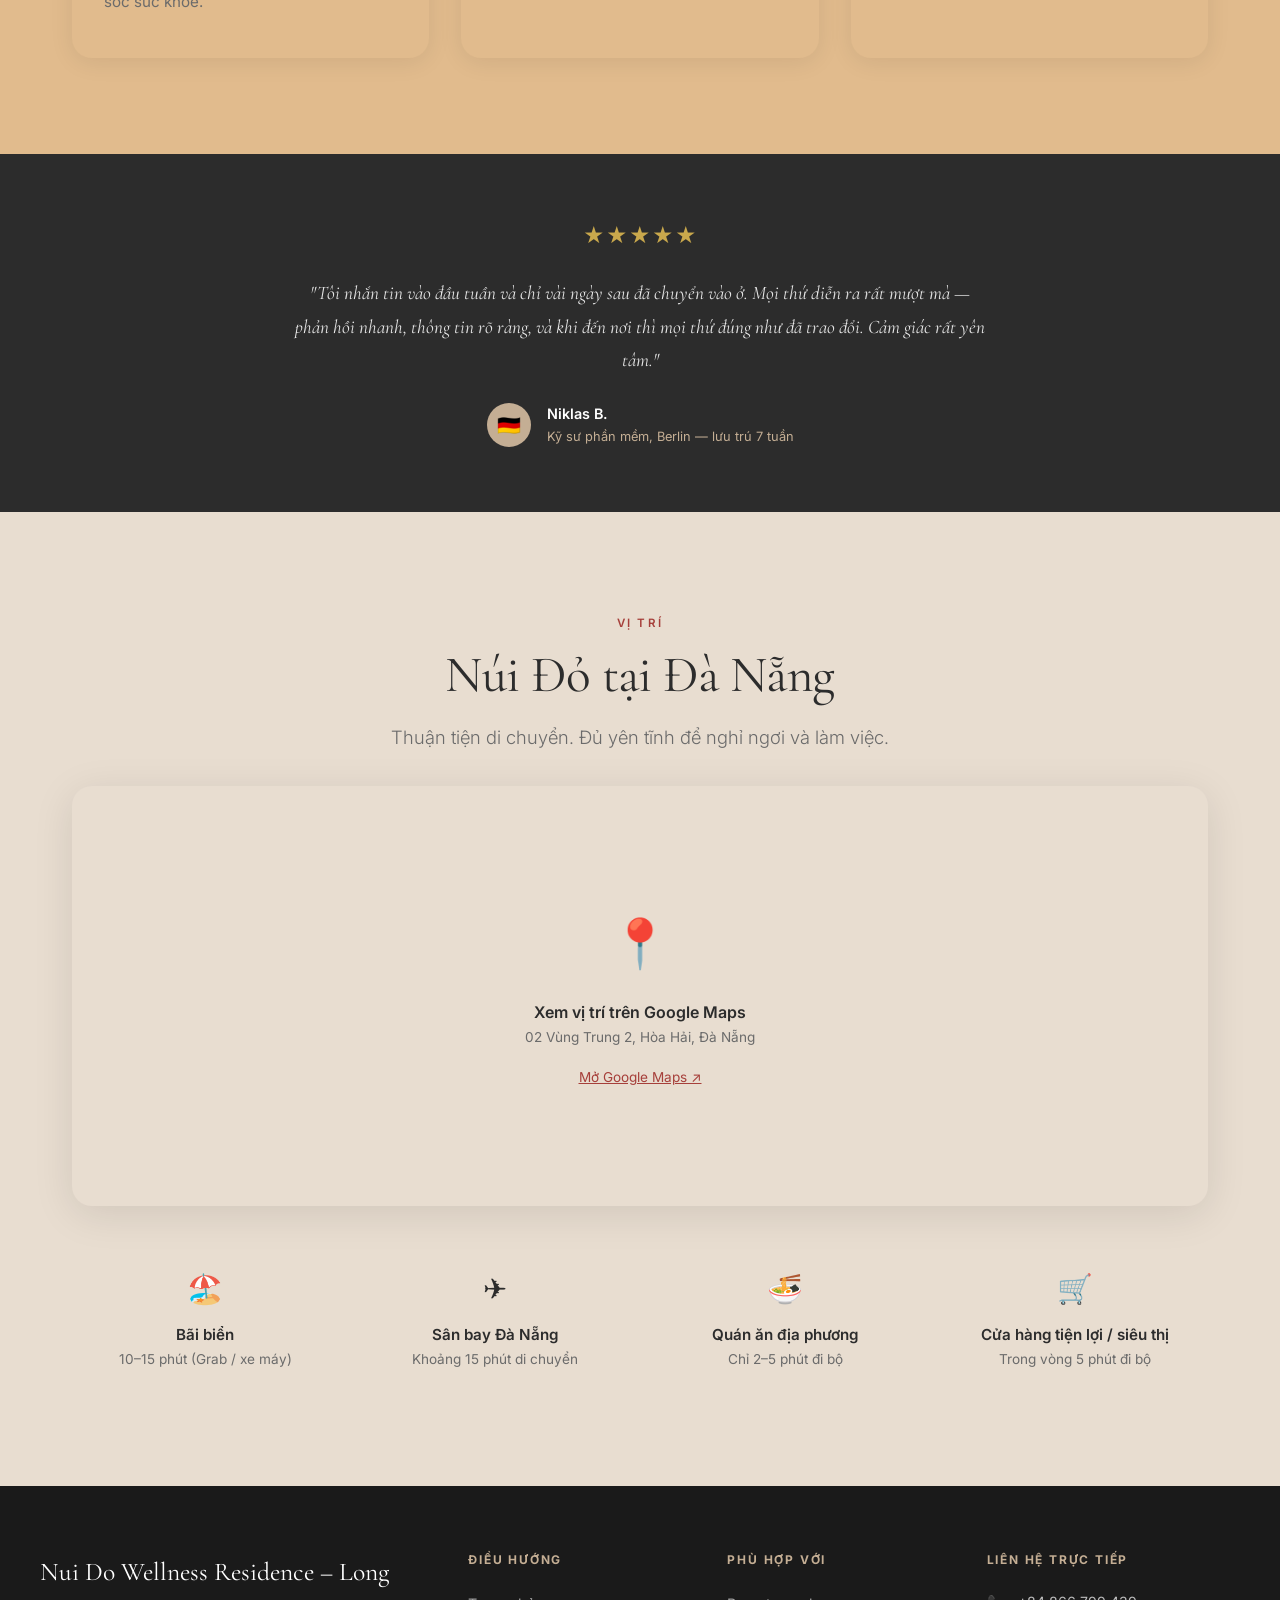
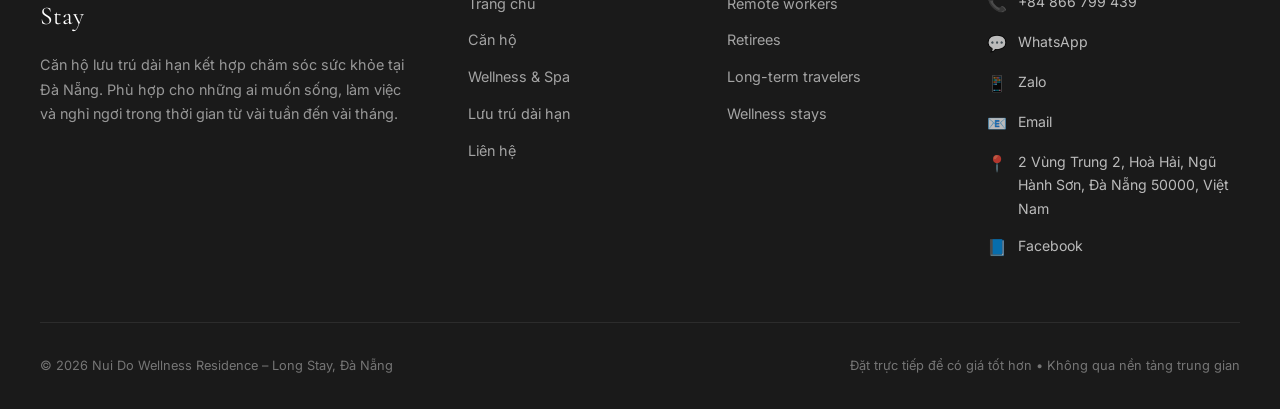
==== commit 07280a37: "Update full source code" ====
--- a/pages/contact.html
+++ b/pages/contact.html
@@ -32,251 +32,318 @@
   </header>
 
   <!-- CONTACT CHANNELS -->
-  <section class="section section--white">
-    <div class="container">
-      <div class="section-header text-center">
-        <span class="eyebrow" data-i18n="contact.b92ps4">Liên hệ với chúng tôi</span>
-        <h2 data-i18n="contact.2c3pr4">Chọn phương thức liên hệ<br>Bạn thích</h2>
-        <div class="divider"></div>
-        <p class="lead" data-i18n="contact.rnfhs4">Chúng tôi là những người thật — không phải trung tâm cuộc gọi. Hãy nhắn tin cho chúng tôi theo bất kỳ cách nào bạn thấy thuận tiện.</p>
-      </div>
-      <div class="contact-channels fade-up">
-        <a href="https://wa.me/8486699439?text=Xin%20ch%C3%A0o%2C%20t%C3%B4i%20quan%20t%C3%A2m%20%C4%91%E1%BA%BFn%20vi%E1%BB%87c%20l%C3%B0u%20tr%C3%BA%20d%C3%A0i%20h%E1%BA%A1n%20t%E1%BA%A1i%20N%C3%BAi%20%C4%90%E1%BB%8F%20%C4%90%C3%A0%20N%E1%BA%B5ng." target="_blank" rel="noopener" class="channel-card channel-card--whatsapp">
-          <div class="channel-icon">💬</div>
-          <div class="channel-label">Phản hồi nhanh nhất</div>
-          <div class="channel-value" style="font-size:1.1rem;">WhatsApp</div>
-          <div style="font-size:0.82rem; color:var(--mid-gray);">086699439</div>
-          <div style="font-size:0.8rem; color:#25D366; margin-top:0.3rem; font-weight:600;">Nhấp để mở ↗</div>
-        </a>
-        <a href="https://zalo.me/086699439" target="_blank" rel="noopener" class="channel-card channel-card--zalo">
-          <div class="channel-icon">📱</div>
-          <div class="channel-label">Dành cho khách Hàn Quốc &amp; Việt Nam</div>
-          <div class="channel-value" style="font-size:1.1rem;">Zalo</div>
-          <div style="font-size:0.82rem; color:var(--mid-gray);">086699439</div>
-          <div style="font-size:0.8rem; color:#0068FF; margin-top:0.3rem; font-weight:600;">Nhấp để mở ↗</div>
-        </a>
-        <a href="mailto:redmountaininheart@gmail.com?subject=Inquiry&amp;body=Xin%20ch%C3%A0o%2C%0A%0AT%C3%B4i%20quan%20t%C3%A2m%20l%C3%B0u%20tr%C3%BA%20d%C3%A0i%20h%E1%BA%A1n%20t%E1%BA%A1i%20N%C3%BAi%20%C4%90%E1%BB%8F.%0A%0ANg%C3%A0y%20%C4%91%E1%BA%BFn%3A%20%0ATh%E1%BB%9Di%20gian%3A%20%0AGhi%20ch%C3%BA%3A%20" class="channel-card channel-card--email">
-          <div class="channel-icon">📧</div>
-          <div class="channel-label">Email</div>
-          <div class="channel-value" style="font-size:1rem;">redmountaininheart@gmail.com</div>
-          <div style="font-size:0.82rem; color:var(--mid-gray);">Phản hồi trong vòng 24h</div>
-          <div style="font-size:0.8rem; color:var(--terracotta); margin-top:0.3rem; font-weight:600;">Nhấp để mở ↗</div>
-        </a>
-      </div>
-    </div>
-  </section>
+<section class="section section--white">
+  <div class="container">
+    <div class="section-header text-center">
+      <span class="eyebrow" data-i18n="contact.b92ps4">Liên hệ trực tiếp</span>
+
+      <h2 data-i18n="contact.2c3pr4">
+        Chọn cách bạn muốn<br>kết nối với chúng tôi
+      </h2>
+
+      <div class="divider"></div>
+
+      <p class="lead" data-i18n="contact.rnfhs4">
+        Không qua trung gian, không chatbot. Bạn sẽ nói chuyện trực tiếp với đội ngũ quản lý — nhanh chóng, rõ ràng và dễ dàng.
+      </p>
+    </div>
+
+    <div class="contact-channels fade-up">
+
+      <a href="https://wa.me/8486699439?text=Xin%20ch%C3%A0o%2C%20t%C3%B4i%20quan%20t%C3%A2m%20%C4%91%E1%BA%BFn%20vi%E1%BB%87c%20l%C3%B0u%20tr%C3%BA%20d%C3%A0i%20h%E1%BA%A1n%20t%E1%BA%A1i%20N%C3%BAi%20%C4%90%E1%BB%8F%20%C4%90%C3%A0%20N%E1%BA%B5ng." target="_blank" rel="noopener" class="channel-card channel-card--whatsapp">
+        <div class="channel-icon">💬</div>
+        <div class="channel-label">Phản hồi nhanh nhất</div>
+        <div class="channel-value" style="font-size:1.1rem;">WhatsApp</div>
+        <div style="font-size:0.82rem; color:var(--mid-gray);">086699439</div>
+        <div style="font-size:0.8rem; color:#25D366; margin-top:0.3rem; font-weight:600;">Nhắn ngay ↗</div>
+      </a>
+
+      <a href="https://zalo.me/086699439" target="_blank" rel="noopener" class="channel-card channel-card--zalo">
+        <div class="channel-icon">📱</div>
+        <div class="channel-label">Phổ biến tại Việt Nam &amp; Hàn Quốc</div>
+        <div class="channel-value" style="font-size:1.1rem;">Zalo</div>
+        <div style="font-size:0.82rem; color:var(--mid-gray);">086699439</div>
+        <div style="font-size:0.8rem; color:#0068FF; margin-top:0.3rem; font-weight:600;">Nhắn ngay ↗</div>
+      </a>
+
+      <a href="mailto:redmountaininheart@gmail.com?subject=Inquiry&amp;body=Xin%20ch%C3%A0o%2C%0A%0AT%C3%B4i%20quan%20t%C3%A2m%20l%C3%B0u%20tr%C3%BA%20d%C3%A0i%20h%E1%BA%A1n%20t%E1%BA%A1i%20N%C3%BAi%20%C4%90%E1%BB%8F.%0A%0ANg%C3%A0y%20%C4%91%E1%BA%BFn%3A%20%0ATh%E1%BB%9Di%20gian%3A%20%0AGhi%20ch%C3%BA%3A%20" class="channel-card channel-card--email">
+        <div class="channel-icon">📧</div>
+        <div class="channel-label">Phù hợp cho yêu cầu chi tiết</div>
+        <div class="channel-value" style="font-size:1rem;">redmountaininheart@gmail.com</div>
+        <div style="font-size:0.82rem; color:var(--mid-gray);">Phản hồi trong vòng 24 giờ</div>
+        <div style="font-size:0.8rem; color:var(--terracotta); margin-top:0.3rem; font-weight:600;">Gửi email ↗</div>
+      </a>
+
+    </div>
+  </div>
+</section>
 
   <!-- CONTACT FORM -->
-  <section class="section section--sand">
-    <div class="container">
-      <div class="section-header text-center">
-        <span class="eyebrow" data-i18n="contact.tnybho">Bạn thích điền mẫu hơn?</span>
-        <h2 data-i18n="contact.yvq0j1">Gửi yêu cầu cho chúng tôi</h2>
-        <div class="divider"></div>
-        <p class="lead" data-i18n="contact.vqcbu1">Chúng tôi sẽ phản hồi cá nhân cho bạn về tình trạng phòng trống, giá cả và bất kỳ chi tiết nào bạn yêu cầu.</p>
-      </div>
-      <form class="contact-form fade-up" id="contact-form" novalidate="">
-        <div class="form-row">
-          <div class="form-group">
-            <label for="name">Tên của bạn *</label>
-            <input type="text" id="name" name="name" placeholder="ví dụ: Marcus T." required="" data-i18n="contact.rgx22u">
-          </div>
-          <div class="form-group">
-            <label for="nationality">Quốc gia / Quốc tịch</label>
-            <input type="text" id="nationality" name="nationality" placeholder="ví dụ: Hoa Kỳ" data-i18n="contact.1zxqc3">
-          </div>
-        </div>
-        <div class="form-row">
-          <div class="form-group">
-            <label for="email">Địa chỉ Email *</label>
-            <input type="email" id="email" name="email" placeholder="you@example.com" required="" data-i18n="contact.1ivoz5">
-          </div>
-          <div class="form-group">
-            <label for="whatsapp">WhatsApp / Số điện thoại (tùy chọn)</label>
-            <input type="tel" id="whatsapp" name="whatsapp" placeholder="+1 xxx xxx xxxx" data-i18n="contact.a0ih0w">
-          </div>
-        </div>
-        <div class="form-row">
-          <div class="form-group">
-            <label for="arrival">Ngày đến dự kiến *</label>
-            <input type="date" id="arrival" name="arrival" required="">
-          </div>
-          <div class="form-group">
-            <label for="duration">Thời gian lưu trú *</label>
-            <select id="duration" name="duration" required="">
-              <option value="" disabled="" selected="">Chọn thời gian</option>
-              <option value="1month">1 tháng</option>
-              <option value="2months">2 tháng</option>
-              <option value="3months">3 tháng</option>
-              <option value="3plus">Trên 3 tháng</option>
-              <option value="flexible">Linh hoạt — hãy cùng thảo luận</option>
-            </select>
-          </div>
-        </div>
-        <div class="form-row">
-          <div class="form-group">
-            <label for="room">Phòng ưu tiên</label>
-            <select id="room" name="room">
-              <option value="" disabled="" selected="">Chọn ưu tiên</option>
-              <option value="studio">Garden Studio </option>
-              <option value="onebedroom">Horizon One-Bedroom </option>
-              <option value="unsure">Không chắc chắn — vui lòng tư vấn</option>
-            </select>
-          </div>
-          <div class="form-group">
-            <label for="guests">Số lượng khách</label>
-            <select id="guests" name="guests">
-              <option value="1">Một mình (1 người)</option>
-              <option value="2">Cặp đôi (2 người)</option>
-              <option value="other">Khác</option>
-            </select>
-          </div>
-        </div>
-        <div class="form-group">
-          <label for="message">Cho chúng tôi biết một chút về những gì bạn đang tìm kiếm</label>
-          <textarea id="message" name="message" placeholder="ví dụ: Tôi là người làm việc từ xa đang tìm kiếm một cơ sở yên tĩnh trong 2 tháng. Tôi sẽ làm việc từ 9 giờ sáng đến 5 giờ chiều và rất muốn có các buổi mát-xa thường xuyên. Căn hộ một phòng ngủ có ánh sáng tự nhiên tốt không? Mọi câu hỏi đều được chào đón." data-i18n="contact.cvj66c"></textarea>
-        </div>
-        <div style="text-align:center; margin-top:0.5rem;">
-          <button type="submit" class="btn btn--primary" style="min-width:220px;" data-i18n="contact.mymss6">Gửi yêu cầu</button>
-          <p style="font-size:0.8rem; color:var(--mid-gray); margin-top:1rem;" data-i18n="contact.6ru5n2">Chúng tôi phản hồi cá nhân mọi tin nhắn, thường là trong vòng vài giờ trong khung giờ làm việc tại Đà Nẵng (7 giờ sáng – 9 giờ tối theo giờ ICT).</p>
-        </div>
-      </form>
-    </div>
-  </section>
+<section class="section section--sand">
+  <div class="container">
+    <div class="section-header text-center">
+      <span class="eyebrow" data-i18n="contact.tnybho">
+        Bạn muốn gửi yêu cầu chi tiết?
+      </span>
+
+      <h2 data-i18n="contact.yvq0j1">
+        Điền thông tin — chúng tôi sẽ hỗ trợ bạn
+      </h2>
+
+      <div class="divider"></div>
+
+      <p class="lead" data-i18n="contact.vqcbu1">
+        Chia sẻ kế hoạch của bạn, chúng tôi sẽ phản hồi với tình trạng phòng trống, mức giá phù hợp và tư vấn cụ thể cho nhu cầu của bạn.
+      </p>
+    </div>
+
+    <form class="contact-form fade-up" id="contact-form" novalidate="">
+      
+      <div class="form-row">
+        <div class="form-group">
+          <label for="name">Tên của bạn *</label>
+          <input type="text" id="name" name="name" placeholder="ví dụ: Marcus T." required="" data-i18n="contact.rgx22u">
+        </div>
+
+        <div class="form-group">
+          <label for="nationality">Quốc gia / Quốc tịch</label>
+          <input type="text" id="nationality" name="nationality" placeholder="ví dụ: Hoa Kỳ" data-i18n="contact.1zxqc3">
+        </div>
+      </div>
+
+      <div class="form-row">
+        <div class="form-group">
+          <label for="email">Địa chỉ Email *</label>
+          <input type="email" id="email" name="email" placeholder="you@example.com" required="" data-i18n="contact.1ivoz5">
+        </div>
+
+        <div class="form-group">
+          <label for="whatsapp">WhatsApp / Số điện thoại (tùy chọn)</label>
+          <input type="tel" id="whatsapp" name="whatsapp" placeholder="+1 xxx xxx xxxx" data-i18n="contact.a0ih0w">
+        </div>
+      </div>
+
+      <div class="form-row">
+        <div class="form-group">
+          <label for="arrival">Ngày đến dự kiến *</label>
+          <input type="date" id="arrival" name="arrival" required="">
+        </div>
+
+        <div class="form-group">
+          <label for="duration">Thời gian lưu trú *</label>
+          <select id="duration" name="duration" required="">
+            <option value="" disabled="" selected="">Chọn thời gian</option>
+            <option value="1month">1 tháng</option>
+            <option value="2months">2 tháng</option>
+            <option value="3months">3 tháng</option>
+            <option value="3plus">Trên 3 tháng</option>
+            <option value="flexible">Linh hoạt — cần tư vấn thêm</option>
+          </select>
+        </div>
+      </div>
+
+      <div class="form-row">
+        <div class="form-group">
+          <label for="room">Phòng bạn quan tâm</label>
+          <select id="room" name="room">
+            <option value="" disabled="" selected="">Chọn loại phòng</option>
+            <option value="studio">Garden Studio</option>
+            <option value="onebedroom">Horizon One-Bedroom</option>
+            <option value="unsure">Chưa chắc — cần tư vấn</option>
+          </select>
+        </div>
+
+        <div class="form-group">
+          <label for="guests">Số lượng khách</label>
+          <select id="guests" name="guests">
+            <option value="1">1 người</option>
+            <option value="2">2 người (cặp đôi)</option>
+            <option value="other">Khác</option>
+          </select>
+        </div>
+      </div>
+
+      <div class="form-group">
+        <label for="message">Mô tả nhu cầu của bạn (càng chi tiết càng tốt)</label>
+        <textarea id="message" name="message"
+          placeholder="ví dụ: Tôi làm việc từ xa, cần không gian yên tĩnh trong 2 tháng. Thường làm việc từ 9h–17h và quan tâm đến dịch vụ massage. Phòng 1PN có ánh sáng tự nhiên nhiều không?"
+          data-i18n="contact.cvj66c"></textarea>
+      </div>
+
+      <div style="text-align:center; margin-top:0.5rem;">
+        <button type="submit" class="btn btn--primary" style="min-width:220px;" data-i18n="contact.mymss6">
+          Gửi yêu cầu
+        </button>
+
+        <p style="font-size:0.8rem; color:var(--mid-gray); margin-top:1rem;" data-i18n="contact.6ru5n2">
+          Chúng tôi phản hồi từng yêu cầu một cách cá nhân, thường trong vòng vài giờ (7:00 – 21:00 giờ Đà Nẵng).
+        </p>
+      </div>
+
+    </form>
+  </div>
+</section>
 
   <!-- TRUST SIGNALS -->
-  <section class="section section--white">
-    <div class="container">
-      <div class="section-header text-center">
-        <span class="eyebrow" data-i18n="contact.xbe72o">Tại sao nên liên hệ trực tiếp</span>
-        <h2 data-i18n="contact.gvybrx">Bỏ qua các nền tảng.<br>Hãy liên hệ trực tiếp với chúng tôi.</h2>
-        <div class="divider"></div>
-      </div>
-      <div class="features-grid fade-up">
-        <div class="feature-card">
-          <div class="feature-card__icon">💰</div>
-          <h3 data-i18n="contact.8e1nol">Đảm bảo giá tốt nhất</h3>
-          <p data-i18n="contact.b908ie">Khi bạn đặt phòng trực tiếp, không có hoa hồng OTA. Khoản tiết kiệm đó sẽ được dành cho bạn hoặc được sử dụng để cung cấp thêm các dịch vụ bổ sung — như một buổi mát-xa miễn phí. Bạn luôn có lợi khi đặt trực tiếp.</p>
-        </div>
-        <div class="feature-card">
-          <div class="feature-card__icon">⚡</div>
-          <h3 data-i18n="contact.dnahw2">Phản hồi nhanh chóng, cá nhân</h3>
-          <p data-i18n="contact.qy8nlp">Không có hệ thống bán vé, không có chatbot, không có lời hẹn "chúng tôi sẽ liên hệ lại sau 5 ngày làm việc". Chúng tôi phản hồi cá nhân — thường là trong vòng vài giờ.</p>
-        </div>
-        <div class="feature-card">
-          <div class="feature-card__icon">🤝</div>
-          <h3 data-i18n="contact.h6xdq9">Sắp xếp linh hoạt</h3>
-          <p data-i18n="contact.krf17v">Lưu trú dài hạn mang tính cá nhân. Chúng tôi thường có thể điều chỉnh ngày nhận phòng, loại phòng hoặc các dịch vụ bao gồm trong gói khi bạn liên hệ trực tiếp với chúng tôi. Các nền tảng đặt phòng không cho phép điều này.</p>
-        </div>
-      </div>
-    </div>
-  </section>
-
-  <!-- MINI TESTIMONIAL -->
-  <section class="section section--dark" style="padding: 4rem 2rem;">
-    <div class="container" style="max-width: 760px; text-align:center;">
-      <div class="testimonial-stars" style="font-size:1.3rem; margin-bottom:1.5rem;">★★★★★</div>
-      <p class="testimonial-text" style="font-size:1.2rem; display:block;" data-i18n="contact.dho27e">"Tôi đã nhắn tin trên WhatsApp vào thứ Ba và chuyển đến vào thứ Sáu. Quá trình này là phần dễ dàng nhất trong toàn bộ chuyến đi của tôi. Họ phản hồi nhanh chóng, rõ ràng về giá cả và vô cùng nồng nhiệt khi tôi đến."</p>
-      <div style="display:flex; justify-content:center; align-items:center; gap:1rem; margin-top:1.5rem;">
-        <div style="width:44px; height:44px; background:var(--stone); border-radius:50%; display:flex; align-items:center; justify-content:center; font-size:1.2rem;">
-          🇩🇪</div>
-        <div style="text-align:left;">
-          <div style="font-weight:600; color:var(--white); font-size:0.9rem;">Niklas B.</div>
-          <div style="color:var(--stone); font-size:0.8rem;">Kỹ sư phần mềm, Berlin — đã ở lại 7 tuần</div>
-        </div>
-      </div>
-    </div>
-  </section>
-
-  <!-- MAP -->
-  <section class="map-section">
-    <div class="container">
-      <div class="section-header text-center" style="margin-bottom:2rem;">
-        <span class="eyebrow" data-i18n="contact.vk796w">Vị trí của chúng tôi</span>
-        <h2 data-i18n="contact.m4ny4p">Tìm chúng tôi tại Đà Nẵng</h2>
-        <p class="lead" style="margin:0.5rem auto 0;" data-i18n="contact.ogzcms">Gần gũi với mọi thứ. Đủ xa khỏi tiếng ồn.</p>
-      </div>
-      <!--
-      IMAGE PLACEHOLDER — MAP
-      Type: Google Maps embed
-      Priority: HIGH — critical trust element
-      Description: Interactive Google Maps embed showing the exact residence location in Da Nang
-      Replace the placeholder below with actual iframe embed code once you have the address:
-      <iframe src="https://www.google.com/maps/embed?pb=..." width="100%" height="420" style="border:0;" allowfullscreen loading="lazy"></iframe>
-    -->
-      <div class="map-wrapper fade-up" style="display:flex; align-items:center; justify-content:center; background: var(--sand); border-radius:20px; height:420px;">
-        <div style="text-align:center; color: var(--mid-gray);">
-          <div style="font-size:3rem; margin-bottom:1rem;">📍</div>
-          <p style="font-size:1rem; font-weight:600; color:var(--charcoal);" data-i18n="contact.24e1v0">Bản đồ Google Maps</p>
-          <p style="font-size:0.85rem;" data-i18n="contact.xlmu10">📍 02 vùng trung 2, Hòa Hải, Đà Nẵng</p>
-          <a href="https://www.google.com/maps/search/?api=1&query=02+vùng+trung+2,+Hòa+Hải,+Đà+Nẵng" target="_blank" style="display:inline-block; margin-top:1rem; font-size:0.85rem; color:var(--terracotta); text-decoration:underline;" data-i18n="contact.bpytjh">Mở trong Google Maps ↗</a>
-        </div>
-      </div>
-      <div style="display:grid; grid-template-columns:repeat(auto-fit,minmax(220px,1fr)); gap:1.5rem; margin-top:2.5rem;" class="fade-up">
-        <div style="text-align:center; padding:1.2rem;">
-          <div style="font-size:1.8rem; margin-bottom:0.5rem;">🏖️</div>
-          <div style="font-weight:600; font-size:0.95rem;">Ra bãi biển</div>
-          <div style="color:var(--mid-gray); font-size:0.85rem;">10–15 phút bằng grab/xe máy</div>
-        </div>
-        <div style="text-align:center; padding:1.2rem;">
-          <div style="font-size:1.8rem; margin-bottom:0.5rem;">✈️</div>
-          <div style="font-weight:600; font-size:0.95rem;">Sân bay Đà Nẵng</div>
-          <div style="color:var(--mid-gray); font-size:0.85rem;">~15 phút lái xe</div>
-        </div>
-        <div style="text-align:center; padding:1.2rem;">
-          <div style="font-size:1.8rem; margin-bottom:0.5rem;">🍜</div>
-          <div style="font-weight:600; font-size:0.95rem;">Nhà hàng địa phương</div>
-          <div style="color:var(--mid-gray); font-size:0.85rem;">2–5 phút đi bộ</div>
-        </div>
-        <div style="text-align:center; padding:1.2rem;">
-          <div style="font-size:1.8rem; margin-bottom:0.5rem;">🛒</div>
-          <div style="font-weight:600; font-size:0.95rem;">Siêu thị</div>
-          <div style="color:var(--mid-gray); font-size:0.85rem;">5 phút đi bộ</div>
-        </div>
-      </div>
-    </div>
-  </section>
+<section class="section section--white">
+  <div class="container">
+    <div class="section-header text-center">
+      <span class="eyebrow" data-i18n="contact.xbe72o">Lý do nên liên hệ trực tiếp</span>
+      <h2 data-i18n="contact.gvybrx">Bỏ qua nền tảng trung gian.<br>Kết nối trực tiếp với chúng tôi.</h2>
+      <div class="divider"></div>
+    </div>
+    <div class="features-grid fade-up">
+      <div class="feature-card">
+        <div class="feature-card__icon">💰</div>
+        <h3 data-i18n="contact.8e1nol">Giá tốt nhất — không phí trung gian</h3>
+        <p data-i18n="contact.b908ie">Đặt trực tiếp giúp bạn không phải trả phí hoa hồng từ các nền tảng OTA. Khoản tiết kiệm này được chuyển thành mức giá tốt hơn hoặc những ưu đãi bổ sung — như nâng cấp phòng hoặc dịch vụ chăm sóc sức khỏe.</p>
+      </div>
+      <div class="feature-card">
+        <div class="feature-card__icon">⚡</div>
+        <h3 data-i18n="contact.dnahw2">Phản hồi nhanh, cá nhân</h3>
+        <p data-i18n="contact.qy8nlp">Bạn sẽ trò chuyện trực tiếp với đội ngũ của chúng tôi — không qua chatbot, không qua hệ thống trung gian. Mọi câu hỏi đều được phản hồi nhanh chóng, rõ ràng và đúng nhu cầu của bạn.</p>
+      </div>
+      <div class="feature-card">
+        <div class="feature-card__icon">🤝</div>
+        <h3 data-i18n="contact.h6xdq9">Linh hoạt theo nhu cầu của bạn</h3>
+        <p data-i18n="contact.krf17v">Lưu trú dài hạn không phải “một lựa chọn cố định cho tất cả”. Khi liên hệ trực tiếp, chúng tôi có thể linh hoạt điều chỉnh ngày ở, loại phòng hoặc các tiện ích đi kèm để phù hợp nhất với bạn.</p>
+      </div>
+    </div>
+  </div>
+</section>
+
+ <!-- MINI TESTIMONIAL -->
+<section class="section section--dark" style="padding: 4rem 2rem;">
+  <div class="container" style="max-width: 760px; text-align:center;">
+    <div class="testimonial-stars" style="font-size:1.3rem; margin-bottom:1.5rem;">★★★★★</div>
+    <p class="testimonial-text" style="font-size:1.2rem; display:block;" data-i18n="contact.dho27e">"Tôi nhắn tin vào đầu tuần và chỉ vài ngày sau đã chuyển vào ở. Mọi thứ diễn ra rất mượt mà — phản hồi nhanh, thông tin rõ ràng, và khi đến nơi thì mọi thứ đúng như đã trao đổi. Cảm giác rất yên tâm."</p>
+    <div style="display:flex; justify-content:center; align-items:center; gap:1rem; margin-top:1.5rem;">
+      <div style="width:44px; height:44px; background:var(--stone); border-radius:50%; display:flex; align-items:center; justify-content:center; font-size:1.2rem;">
+        🇩🇪</div>
+      <div style="text-align:left;">
+        <div style="font-weight:600; color:var(--white); font-size:0.9rem;">Niklas B.</div>
+        <div style="color:var(--stone); font-size:0.8rem;">Kỹ sư phần mềm, Berlin — lưu trú 7 tuần</div>
+      </div>
+    </div>
+  </div>
+</section>
+
+<!-- MAP -->
+<section class="map-section">
+  <div class="container">
+    <div class="section-header text-center" style="margin-bottom:2rem;">
+      <span class="eyebrow" data-i18n="contact.vk796w">Vị trí</span>
+      <h2 data-i18n="contact.m4ny4p">Núi Đỏ tại Đà Nẵng</h2>
+      <p class="lead" style="margin:0.5rem auto 0;" data-i18n="contact.ogzcms">Thuận tiện di chuyển. Đủ yên tĩnh để nghỉ ngơi và làm việc.</p>
+    </div>
+
+    <div class="map-wrapper fade-up" style="display:flex; align-items:center; justify-content:center; background: var(--sand); border-radius:20px; height:420px;">
+      <div style="text-align:center; color: var(--mid-gray);">
+        <div style="font-size:3rem; margin-bottom:1rem;">📍</div>
+        <p style="font-size:1rem; font-weight:600; color:var(--charcoal);" data-i18n="contact.24e1v0">Xem vị trí trên Google Maps</p>
+        <p style="font-size:0.85rem;" data-i18n="contact.xlmu10">02 Vùng Trung 2, Hòa Hải, Đà Nẵng</p>
+        <a href="https://www.google.com/maps/search/?api=1&query=02+vùng+trung+2,+Hòa+Hải,+Đà+Nẵng" target="_blank" style="display:inline-block; margin-top:1rem; font-size:0.85rem; color:var(--terracotta); text-decoration:underline;" data-i18n="contact.bpytjh">Mở Google Maps ↗</a>
+      </div>
+    </div>
+
+    <div style="display:grid; grid-template-columns:repeat(auto-fit,minmax(220px,1fr)); gap:1.5rem; margin-top:2.5rem;" class="fade-up">
+      <div style="text-align:center; padding:1.2rem;">
+        <div style="font-size:1.8rem; margin-bottom:0.5rem;">🏖️</div>
+        <div style="font-weight:600; font-size:0.95rem;">Bãi biển</div>
+        <div style="color:var(--mid-gray); font-size:0.85rem;">10–15 phút (Grab / xe máy)</div>
+      </div>
+      <div style="text-align:center; padding:1.2rem;">
+        <div style="font-size:1.8rem; margin-bottom:0.5rem;">✈️</div>
+        <div style="font-weight:600; font-size:0.95rem;">Sân bay Đà Nẵng</div>
+        <div style="color:var(--mid-gray); font-size:0.85rem;">Khoảng 15 phút di chuyển</div>
+      </div>
+      <div style="text-align:center; padding:1.2rem;">
+        <div style="font-size:1.8rem; margin-bottom:0.5rem;">🍜</div>
+        <div style="font-weight:600; font-size:0.95rem;">Quán ăn địa phương</div>
+        <div style="color:var(--mid-gray); font-size:0.85rem;">Chỉ 2–5 phút đi bộ</div>
+      </div>
+      <div style="text-align:center; padding:1.2rem;">
+        <div style="font-size:1.8rem; margin-bottom:0.5rem;">🛒</div>
+        <div style="font-weight:600; font-size:0.95rem;">Cửa hàng tiện lợi / siêu thị</div>
+        <div style="color:var(--mid-gray); font-size:0.85rem;">Trong vòng 5 phút đi bộ</div>
+      </div>
+    </div>
+  </div>
+</section>
 
   <footer class="footer">
-    <div class="footer__grid">
-      <div>
-        <div class="footer__brand" data-i18n="index.1wx5cv">Núi Đỏ</div>
-        <p class="footer__tagline" data-i18n="index.m8omjh">Căn hộ chăm sóc sức khỏe dài hạn tại Đà Nẵng, Việt Nam. Được thiết kế cho những ai muốn có một cuộc sống ở đây, không chỉ là một chuyến thăm.</p>
-      </div>
-      <div>
-        <p class="footer__col-title" data-i18n="index.nzsifp">Điều hướng</p>
-        <ul class="footer__links">
-          <li data-i18n="index.7faekz"><a href="../index.html" data-i18n="index.otzl3b">Trang chủ</a></li>
-          <li data-i18n="index.l6s58r"><a href="rooms.html" data-i18n="index.j9ruy3">Phòng của chúng tôi</a></li>
-          <li data-i18n="index.nvhzri"><a href="wellness.html" data-i18n="index.yud0hw">Sức khỏe &amp; Spa</a></li>
-          <li data-i18n="index.04k4ww"><a href="long-stay.html" data-i18n="index.v9eqyv">Ở lại lâu dài</a></li>
-          <li data-i18n="index.8gynhl"><a href="contact.html" data-i18n="index.kynp93">Liên hệ</a></li>
-        </ul>
-      </div>
-      <div>
-        <p class="footer__col-title" data-i18n="index.ecxuo7">Loại lưu trú</p>
-        <ul class="footer__links">
-          <li data-i18n="index.28cba0"><a href="long-stay.html" data-i18n="index.hve8b5">Dân du mục kỹ thuật số</a></li>
-          <li data-i18n="index.ara7sx"><a href="long-stay.html" data-i18n="index.duqfpy">Người về hưu &amp; Chim tuyết</a></li>
-          <li data-i18n="index.r25onn"><a href="long-stay.html" data-i18n="index.xvx8s5">Thoát khỏi mùa đông</a></li>
-          <li data-i18n="index.blclmj"><a href="long-stay.html" data-i18n="index.yih2n2">Khóa tu chăm sóc sức khỏe</a></li>
-        </ul>
-      </div>
-      <div>
-        <p class="footer__col-title" data-i18n="index.k7twjk">Liên hệ</p>
-        <a href="tel:0866799439" class="footer__contact-item" style="color: inherit; text-decoration: none;"><span class="ic">📞</span><span>SĐT: 0866799439</span></a>
-        <a href="https://wa.me/8486699439" target="_blank" rel="noopener" class="footer__contact-item" style="color: inherit; text-decoration: none;"><span class="ic">💬</span><span>WhatsApp: 086699439</span></a>
-        <a href="https://zalo.me/086699439" target="_blank" rel="noopener" class="footer__contact-item" style="color: inherit; text-decoration: none;"><span class="ic">📱</span><span>Zalo: 086699439</span></a>
-        <a href="mailto:redmountaininheart@gmail.com" class="footer__contact-item" style="color: inherit; text-decoration: none;"><span class="ic">📧</span><span>redmountaininheart@gmail.com</span></a>
-        <a href="https://www.google.com/maps/search/?api=1&query=02+vùng+trung+2,+Hòa+Hải,+Ngũ+Hành+Sơn,+Đà+Nẵng" target="_blank" rel="noopener" class="footer__contact-item" style="color: inherit; text-decoration: none;"><span class="ic">📍</span><span>02 vùng trung 2, Hòa Hải, Đà Nẵng</span></a>
-        <a href="https://www.facebook.com/share/1BjeitGon8/?mibextid=wwXIfr" target="_blank" rel="noopener" class="footer__contact-item" style="color: inherit; text-decoration: none;"><span class="ic">📘</span><span>Fanpage Facebook</span></a>
-      </div>
-    </div>
-    <div class="footer__bottom">
-      <span data-i18n="index.wvt5ss">© 2026 Núi Đỏ Đà Nẵng. Mọi quyền được bảo lưu.</span>
-      <span data-i18n="index.2yju8o">Đặt trực tiếp để có mức giá tốt nhất - không tính phí OTA.</span>
-    </div>
-  </footer>
+  <div class="footer__grid">
+
+    <div>
+      <div class="footer__brand">Nui Do Wellness Residence – Long Stay</div>
+      <p class="footer__tagline">
+        Căn hộ lưu trú dài hạn kết hợp chăm sóc sức khỏe tại Đà Nẵng. 
+        Phù hợp cho những ai muốn sống, làm việc và nghỉ ngơi trong thời gian từ vài tuần đến vài tháng.
+      </p>
+    </div>
+
+    <div>
+      <p class="footer__col-title">Điều hướng</p>
+      <ul class="footer__links">
+        <li><a href="../index.html">Trang chủ</a></li>
+        <li><a href="rooms.html">Căn hộ</a></li>
+        <li><a href="wellness.html">Wellness & Spa</a></li>
+        <li><a href="long-stay.html">Lưu trú dài hạn</a></li>
+        <li><a href="contact.html">Liên hệ</a></li>
+      </ul>
+    </div>
+
+    <div>
+      <p class="footer__col-title">Phù hợp với</p>
+      <ul class="footer__links">
+        <li><a href="long-stay.html">Remote workers</a></li>
+        <li><a href="long-stay.html">Retirees</a></li>
+        <li><a href="long-stay.html">Long-term travelers</a></li>
+        <li><a href="long-stay.html">Wellness stays</a></li>
+      </ul>
+    </div>
+
+    <div>
+      <p class="footer__col-title">Liên hệ trực tiếp</p>
+
+      <a href="tel:0866799439" class="footer__contact-item" style="color: inherit; text-decoration: none;">
+        <span class="ic">📞</span><span>+84 866 799 439</span>
+      </a>
+
+      <a href="https://wa.me/84866799439" target="_blank" rel="noopener" class="footer__contact-item"
+        style="color: inherit; text-decoration: none;">
+        <span class="ic">💬</span><span>WhatsApp</span>
+      </a>
+
+      <a href="https://zalo.me/0866799439" target="_blank" rel="noopener" class="footer__contact-item"
+        style="color: inherit; text-decoration: none;">
+        <span class="ic">📱</span><span>Zalo</span>
+      </a>
+
+      <a href="mailto:redmountaininheart@gmail.com" class="footer__contact-item"
+        style="color: inherit; text-decoration: none;">
+        <span class="ic">📧</span><span>Email</span>
+      </a>
+
+      <a href="https://www.google.com/maps/search/?api=1&query=02+vung+trung+2,+Hoa+Hai,+Ngu+Hanh+Son,+Da+Nang"
+        target="_blank" rel="noopener" class="footer__contact-item"
+        style="color: inherit; text-decoration: none;">
+        <span class="ic">📍</span><span>2 Vùng Trung 2, Hoà Hải, Ngũ Hành Sơn, Đà Nẵng 50000, Việt Nam</span>
+      </a>
+
+      <a href="https://www.facebook.com/share/1BjeitGon8/?mibextid=wwXIfr" target="_blank" rel="noopener"
+        class="footer__contact-item" style="color: inherit; text-decoration: none;">
+        <span class="ic">📘</span><span>Facebook</span>
+      </a>
+    </div>
+
+  </div>
+
+  <div class="footer__bottom">
+    <span>© 2026 Nui Do Wellness Residence – Long Stay, Đà Nẵng</span>
+    <span>Đặt trực tiếp để có giá tốt hơn • Không qua nền tảng trung gian</span>
+  </div>
+</footer>
 
   <div class="sticky-cta">
     <a href="https://wa.me/8486699439" target="_blank" class="sticky-wa" data-i18n="contact.jenye8">💬 <span class="label" data-i18n="contact.cxd91w">WhatsApp</span></a>
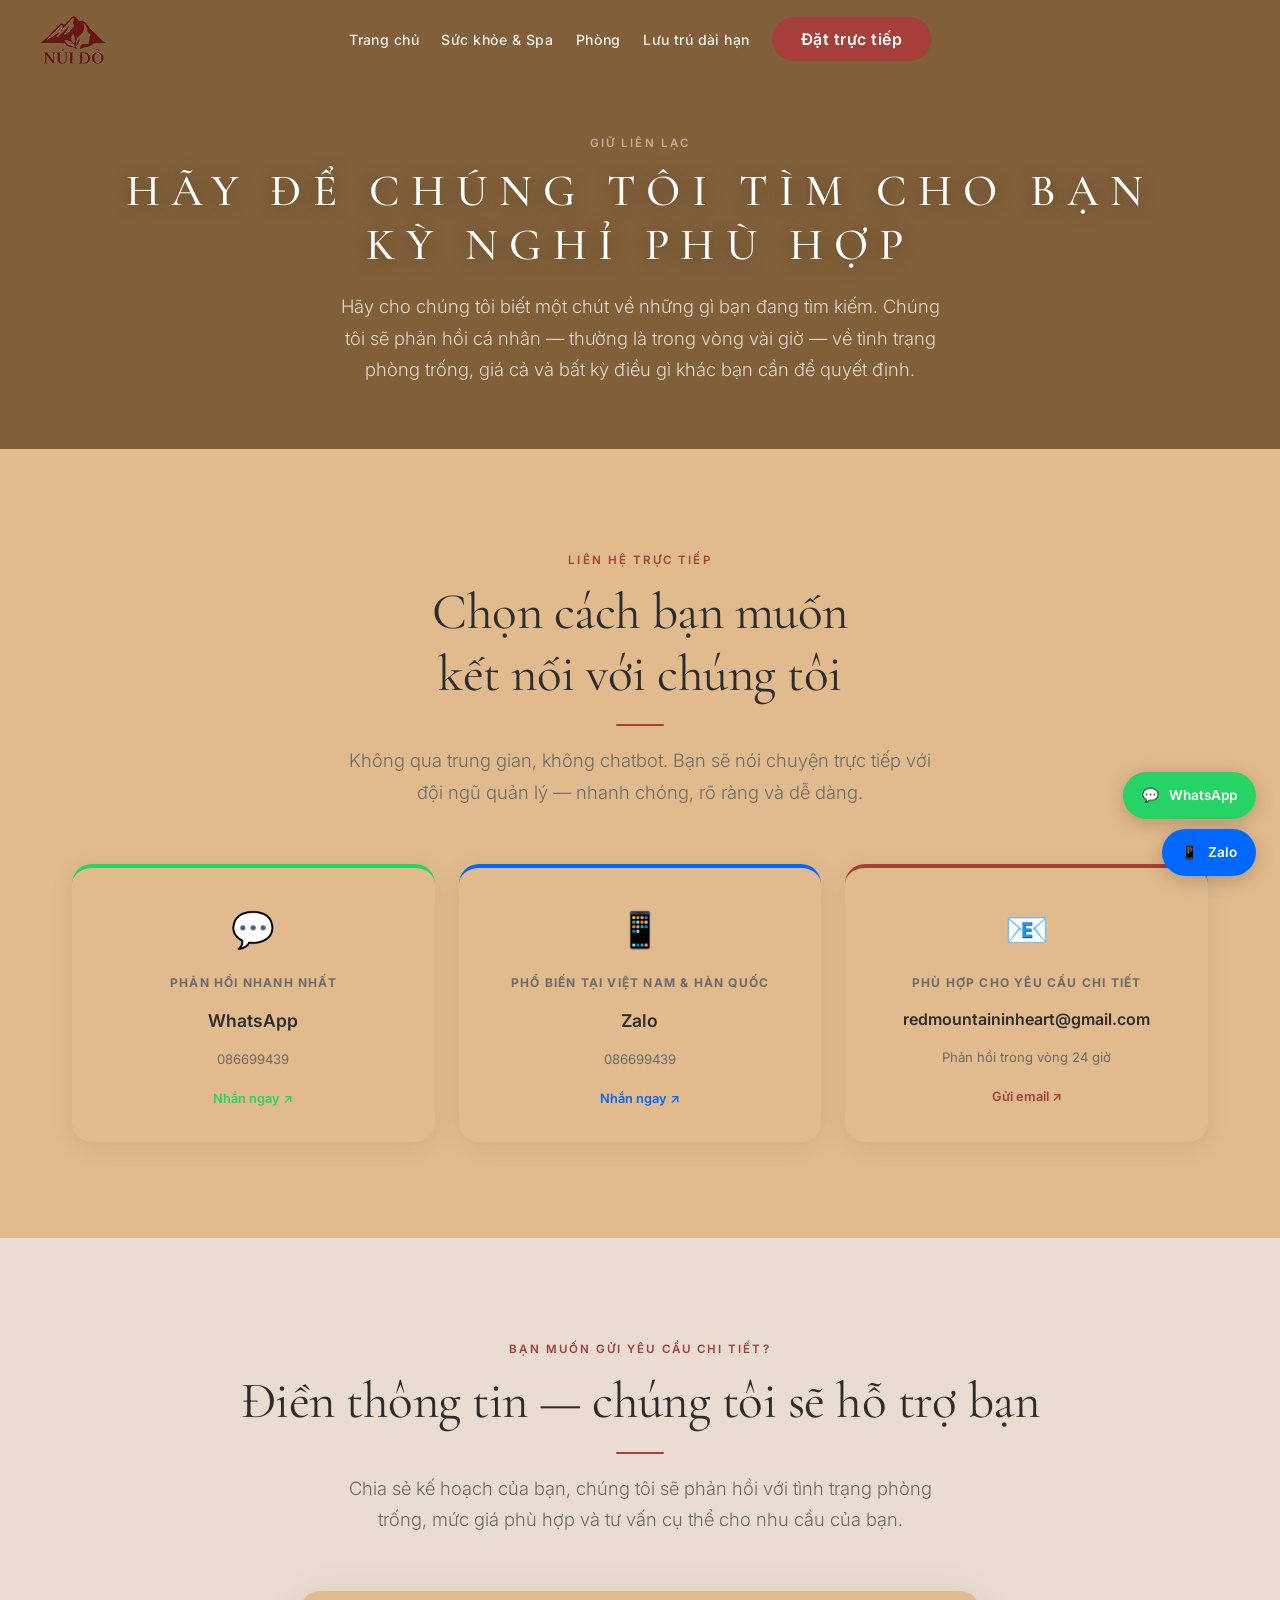
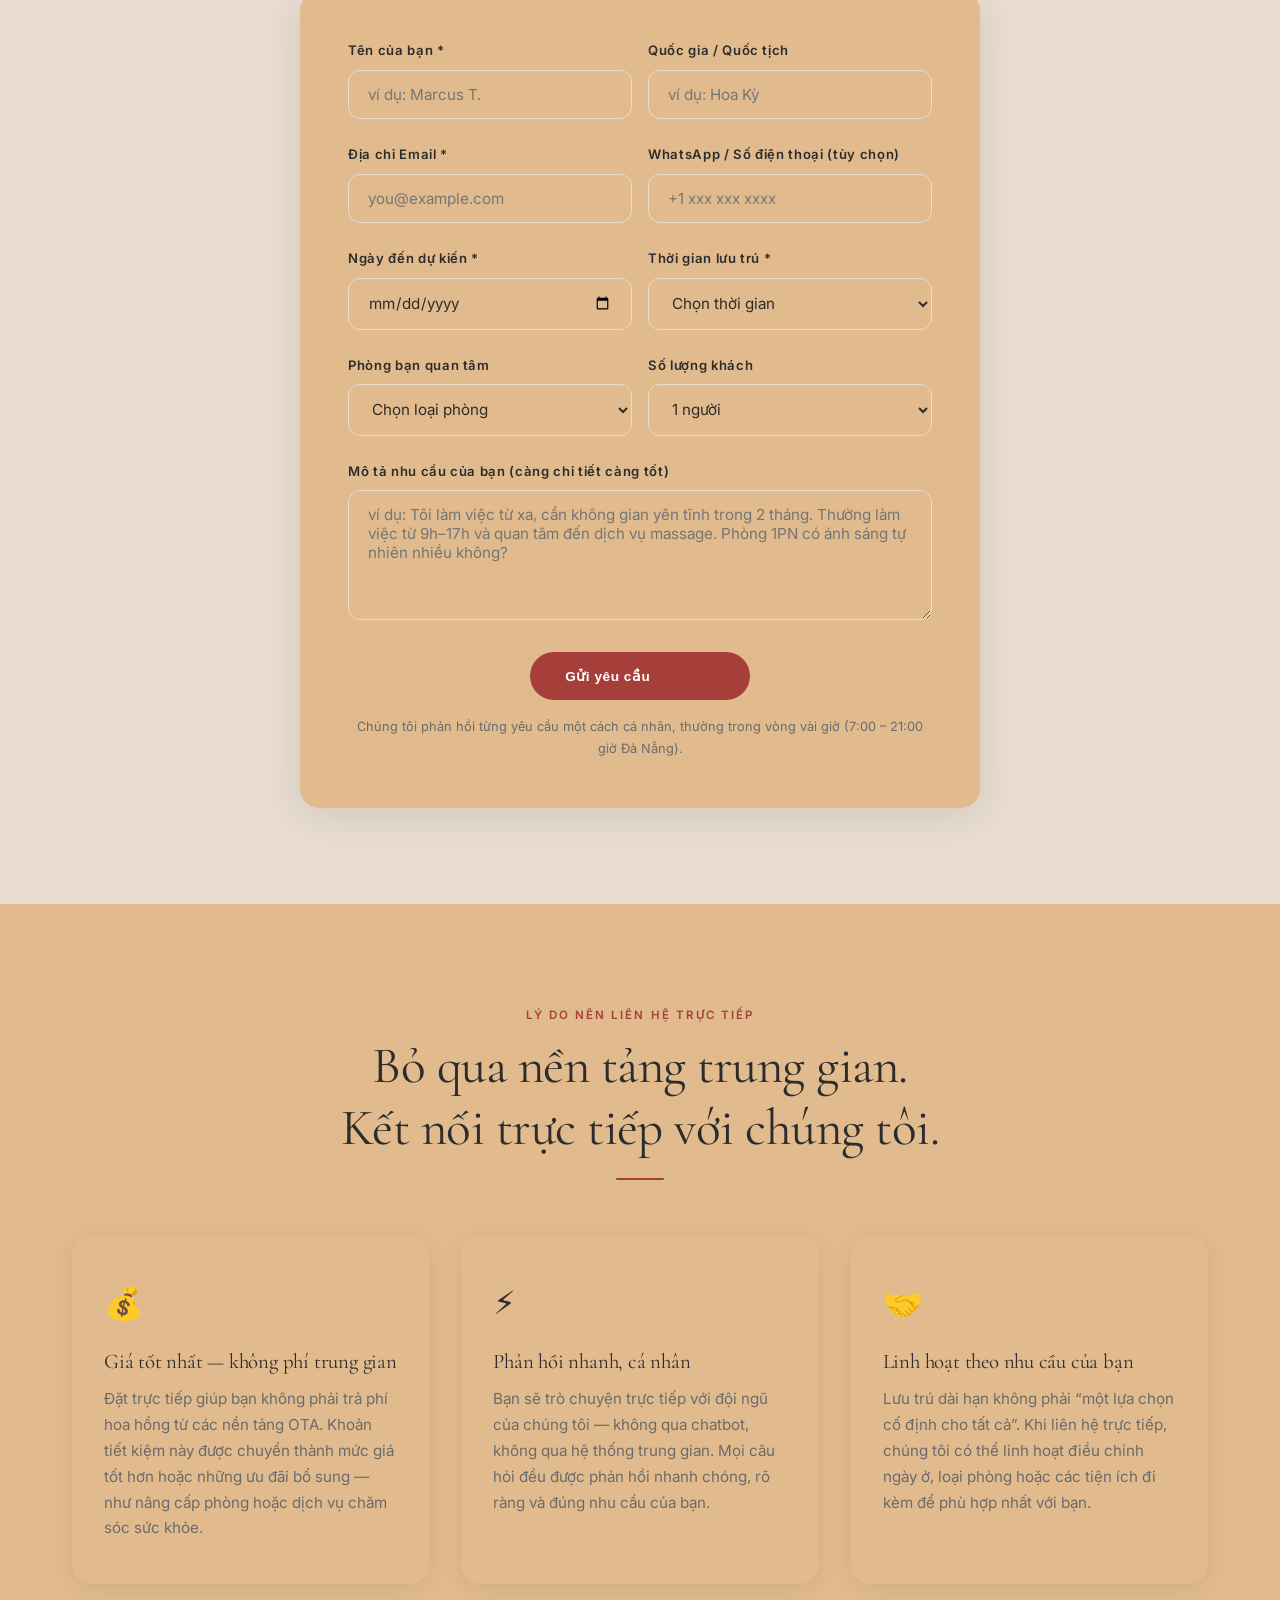
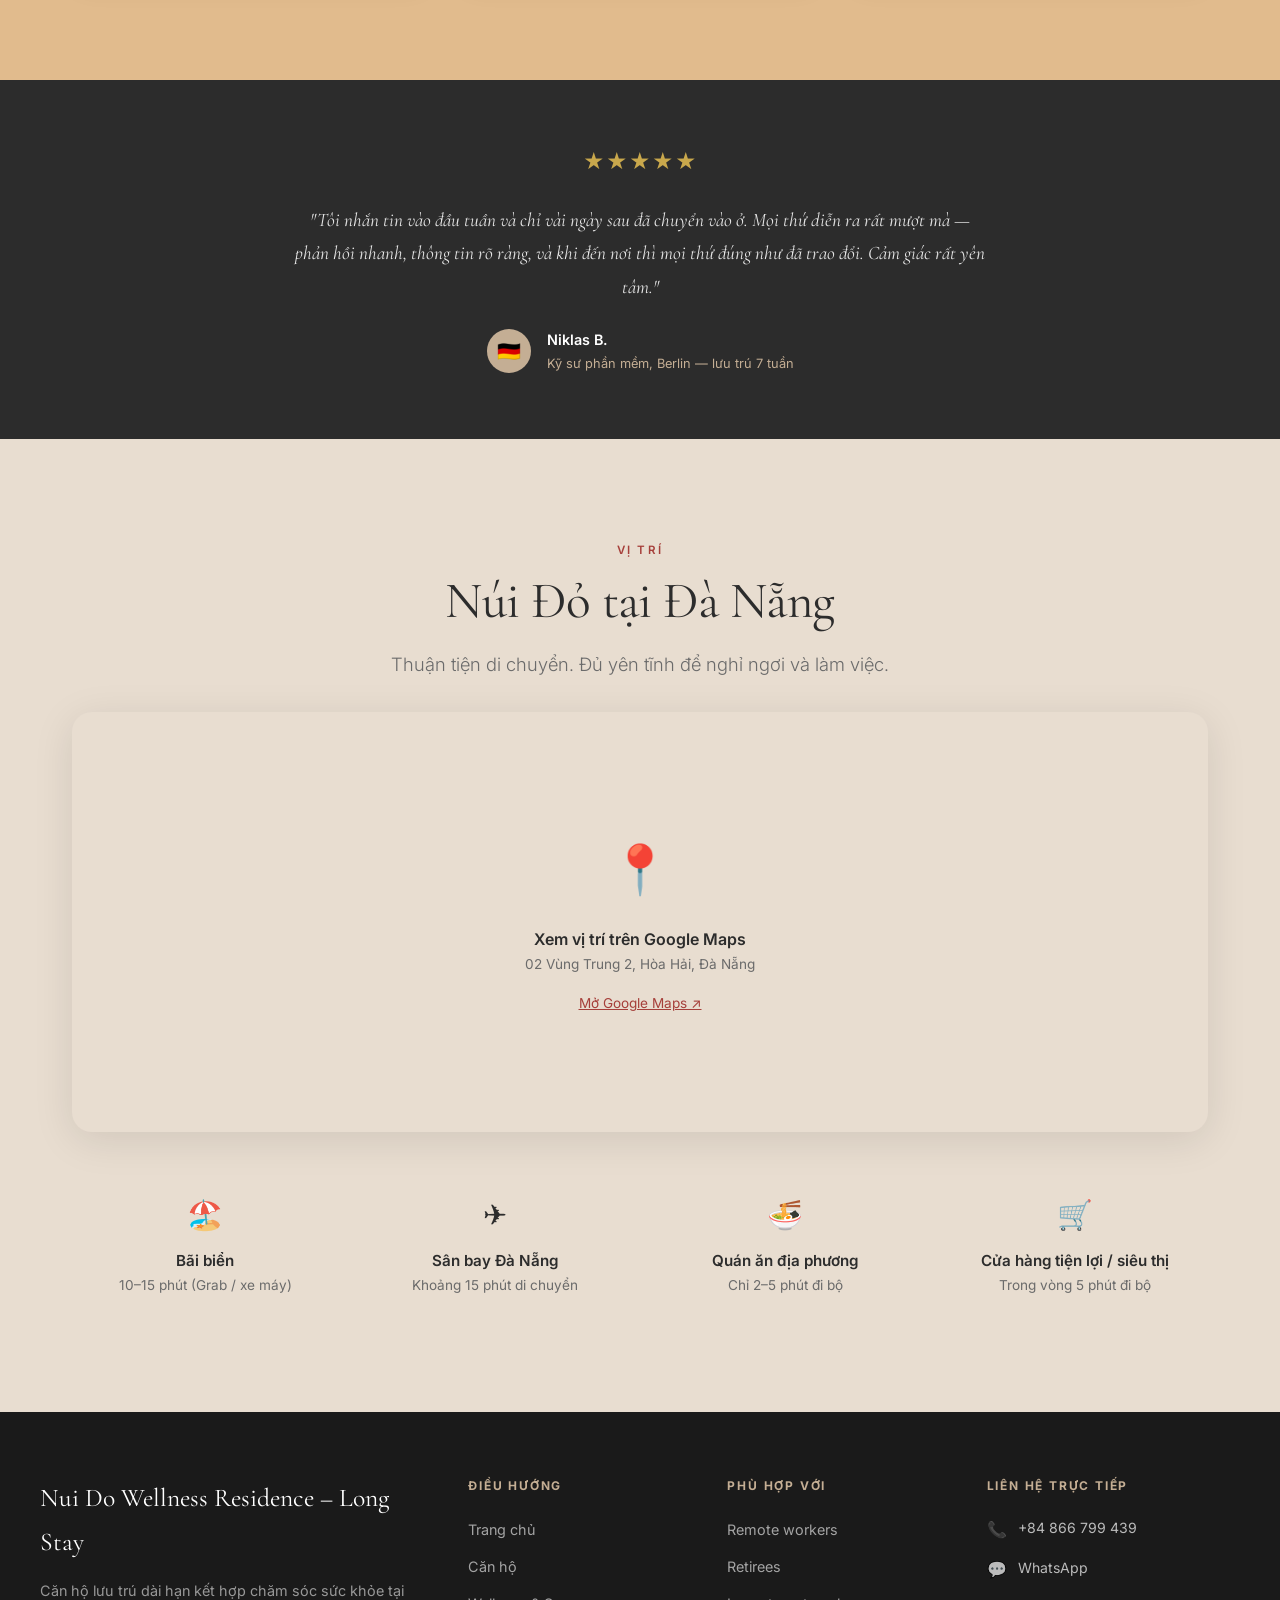
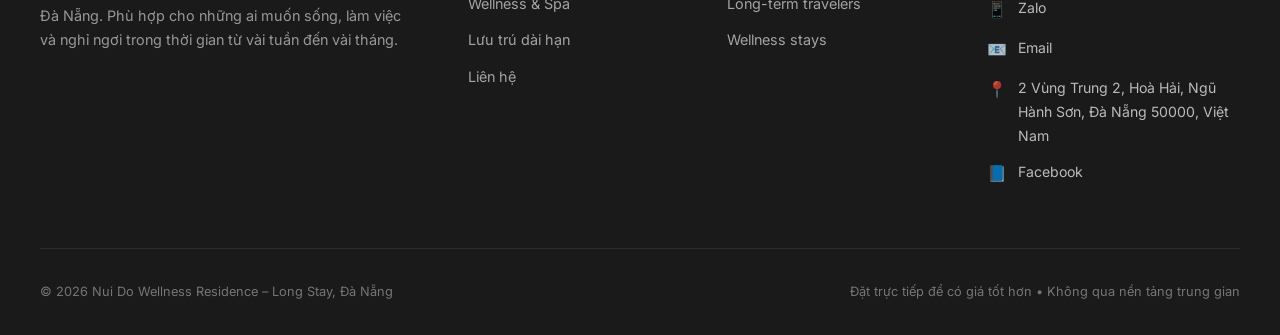
==== commit 47c86311: "Update zoom photos" ====
--- a/pages/contact.html
+++ b/pages/contact.html
@@ -15,8 +15,8 @@
     </a>
     <ul class="nav__links">
       <li><a href="../index.html" data-i18n="nav.home">Trang chủ</a></li>
+      <li><a href="wellness.html" data-i18n="nav.wellness">Sức khỏe &amp; Spa</a></li>
       <li><a href="rooms.html" data-i18n="nav.rooms">Phòng</a></li>
-      <li><a href="wellness.html" data-i18n="nav.wellness">Sức khỏe &amp; Spa</a></li>
       <li><a href="long-stay.html" data-i18n="nav.longstay">Lưu trú dài hạn</a></li>
       <li><a href="contact.html" class="nav__cta" data-i18n="nav.book">Đặt trực tiếp</a></li>
     </ul>
--- a/css/style.css
+++ b/css/style.css
@@ -73,10 +73,22 @@
   -webkit-font-smoothing: antialiased;
 }
 
+body.no-scroll {
+  overflow: hidden;
+  height: 100dvh;
+  width: 100%;
+  position: fixed;
+}
+
+/* Responsive media reset */
+img, video, iframe, canvas, svg, object, embed {
+  display: block;
+  max-width: 100%;
+  height: auto;
+}
+
 img {
-  display: block;
   width: 100%;
-  height: 100%;
   object-fit: cover;
 }
 
@@ -98,6 +110,7 @@
   font-weight: 400;
   line-height: 1.2;
   letter-spacing: -0.01em;
+  font-variant-numeric: lining-nums;
 }
 
 h1 {
@@ -419,6 +432,75 @@
   object-position: center;
 }
 
+/* ── Hero Slider Components ── */
+.hero__slideshow .hero__slide {
+  position: absolute;
+  inset: 0;
+  opacity: 0;
+  transition: opacity 1.2s ease-in-out;
+  cursor: pointer;
+}
+
+.hero__slideshow .hero__slide.active {
+  opacity: 1;
+}
+
+.hero__arrow {
+  position: absolute;
+  top: 50%;
+  transform: translateY(-50%);
+  background: rgba(255, 255, 255, 0.15);
+  backdrop-filter: blur(8px);
+  border: 1px solid rgba(255, 255, 255, 0.3);
+  color: white;
+  width: 50px;
+  height: 50px;
+  display: flex;
+  align-items: center;
+  justify-content: center;
+  cursor: pointer;
+  z-index: 10;
+  border-radius: 50%;
+  transition: all 0.3s ease;
+}
+
+.hero__arrow:hover {
+  background: rgba(255, 255, 255, 0.3);
+}
+
+.hero__arrow--prev { left: 2rem; }
+.hero__arrow--next { right: 2rem; }
+
+.hero__dots {
+  position: absolute;
+  bottom: 6rem;
+  left: 50%;
+  transform: translateX(-50%);
+  display: flex;
+  gap: 0.8rem;
+  z-index: 10;
+}
+
+.hero__dot {
+  width: 8px;
+  height: 8px;
+  border-radius: 50%;
+  background: rgba(255, 255, 255, 0.35);
+  border: none;
+  cursor: pointer;
+  transition: all 0.3s ease;
+}
+
+.hero__dot.active {
+  background: white;
+  transform: scale(1.4);
+}
+
+@media (max-width: 768px) {
+  .hero__arrow { display: none; }
+  .hero__dots { bottom: 4rem; }
+}
+
 .hero__overlay {
   position: absolute;
   inset: 0;
@@ -427,6 +509,7 @@
       rgba(30, 25, 20, 0.55) 60%,
       rgba(30, 25, 20, 0.75) 100%);
   z-index: 1;
+  pointer-events: none; /* Allows clicks to reach slider buttons below */
 }
 
 .hero__content {
@@ -434,7 +517,6 @@
   z-index: 2;
   max-width: 820px;
   padding: 0 1.5rem;
-  margin-top: 12rem;
 }
 
 .hero__eyebrow {
@@ -450,13 +532,15 @@
   color: var(--white);
   margin-bottom: 1.2rem;
   text-shadow: 0 2px 20px rgba(0, 0, 0, 0.3);
-  font-size: clamp(1.6rem, 3.5vw, 2.8rem);
+  font-size: clamp(1.4rem, 4vw, 3rem);
   letter-spacing: 0.25em;
+  text-transform: uppercase;
   font-weight: 500;
+  line-height: 1.2;
 }
 
 .hero__sub {
-  font-size: 1.2rem;
+  font-size: clamp(0.9rem, 2vw, 1.2rem);
   color: rgba(255, 255, 255, 0.85);
   margin-bottom: 2.5rem;
   font-weight: 300;
@@ -591,8 +675,24 @@
   box-shadow: var(--shadow-card);
 }
 
+.split__image img {
+  width: 100%;
+  height: 100%;
+  object-fit: cover;
+}
+
 .split__content .eyebrow {
   margin-bottom: 0.8rem;
+}
+
+.split__content h2 {
+  margin-bottom: 1.2rem;
+}
+
+.split__content .eyebrow {
+  font-size: 1.25rem;
+  margin-bottom: 0.8rem;
+  display: block;
 }
 
 .split__content h2 {
@@ -652,6 +752,9 @@
 }
 
 .room-card__image img {
+  width: 100%;
+  height: 100%;
+  object-fit: cover;
   transition: transform 0.6s ease;
 }
 
@@ -681,6 +784,7 @@
   font-family: var(--font-serif);
   font-size: 1.6rem;
   margin-bottom: 0.5rem;
+  color: var(--terracotta);
 }
 
 .room-card__desc {
@@ -1275,7 +1379,13 @@
 
 .page-header h1 {
   color: var(--white);
-  margin: 0.6rem 0 1rem;
+  margin: 0.6rem 0 1.2rem;
+  letter-spacing: 0.25em;
+  text-transform: uppercase;
+  font-weight: 500;
+  text-shadow: 0 2px 20px rgba(0, 0, 0, 0.3);
+  font-size: clamp(1.4rem, 4vw, 2.8rem);
+  line-height: 1.2;
 }
 
 .page-header .lead {
@@ -1443,8 +1553,21 @@
     --section-pad: 4rem 1.2rem;
   }
 
+  .hero {
+    height: 75vh;
+    min-height: 500px;
+    padding: 0 0 2rem 0;
+  }
+
   .nav__links {
     display: none;
+  }
+
+  .comparison-table {
+    display: block;
+    overflow-x: auto;
+    white-space: nowrap;
+    -webkit-overflow-scrolling: touch;
   }
 
   .nav__lang {
@@ -1461,12 +1584,14 @@
     position: fixed;
     inset: 0;
     left: 0;
+    width: 100%;
+    height: 100dvh; /* Use dvh for mobile address bar stability */
     transform: none;
-    background: rgba(44, 44, 44, 0.97);
+    background: rgba(44, 44, 44, 0.98);
     align-items: center;
     justify-content: center;
-    gap: 2rem;
-    z-index: 999;
+    gap: 2.5rem;
+    z-index: 1100;
   }
 
   .nav__links.mobile-open a {
@@ -1482,6 +1607,19 @@
     font-size: 1.9rem;
   }
 
+  /* Hamburger to X animation */
+  .nav__hamburger.open span:nth-child(1) {
+    transform: translateY(7px) rotate(45deg);
+  }
+  .nav__hamburger.open span:nth-child(2) {
+    opacity: 0;
+  }
+  .nav__hamburger.open span:nth-child(3) {
+    transform: translateY(-7px) rotate(-45deg);
+  }
+  .nav__hamburger.open {
+    z-index: 1101;
+  }
   .form-row {
     grid-template-columns: 1fr;
   }
@@ -1506,6 +1644,26 @@
 }
 
 @media (max-width: 480px) {
+  .hero {
+    height: 65vh;
+    min-height: 420px;
+    padding: 0 0 1.5rem 0;
+  }
+
+  .hero h1 {
+    font-size: clamp(1.1rem, 8vw, 1.8rem) !important;
+  }
+
+  .hero__sub {
+    font-size: clamp(0.9rem, 4vw, 1rem);
+    margin-bottom: 1.5rem;
+  }
+
+  .availability-banner {
+    padding: 0.6rem 1rem;
+    margin: 0.8rem auto !important;
+  }
+
   .pricing-grid {
     grid-template-columns: 1fr;
   }
@@ -1517,4 +1675,146 @@
   .sticky-cta a span.label {
     display: none;
   }
+}
+
+@media (max-width: 390px) {
+  .hero {
+    height: 55vh;
+    min-height: 380px;
+    padding: 0 0 1rem 0;
+  }
+
+  .hero h1 {
+    font-size: clamp(1rem, 9vw, 1.55rem) !important;
+  }
+
+  .hero__sub {
+    font-size: clamp(0.85rem, 5vw, 0.95rem);
+    margin-bottom: 0.5rem;
+  }
+
+  .availability-banner {
+    padding: 0.5rem 0.8rem;
+    margin: 0.5rem auto !important;
+  }
+  .availability-banner strong {
+    font-size: 0.85rem;
+  }
+  .availability-banner span {
+    font-size: 0.75rem;
+  }
+  .hero__ctas {
+    gap: 0.5rem;
+  }
+}
+
+/* ── Landscape / Short Vertical Height Safeties ── */
+@media (max-height: 650px) {
+  .hero {
+    height: 100vh;
+    min-height: auto;
+    padding: 0 0 1rem 0;
+  }
+  .hero__content {
+    margin-top: 1rem;
+  }
+  .hero h1 {
+    font-size: clamp(1rem, 7vh, 2.2rem) !important;
+    margin-bottom: 0.5rem !important;
+  }
+  .hero__sub {
+    font-size: clamp(0.8rem, 4vh, 1rem) !important;
+    margin-bottom: 1rem !important;
+  }
+  .availability-banner {
+    padding: 0.4rem 0.8rem;
+    margin: 0.5rem auto !important;
+  }
+}
+
+/* ── Lightbox (Image Zoom) ── */
+.lightbox {
+  display: none;
+  position: fixed;
+  inset: 0;
+  background: rgba(15, 12, 10, 0.95);
+  backdrop-filter: blur(12px);
+  z-index: 10000;
+  cursor: zoom-out;
+  align-items: center;
+  justify-content: center;
+  opacity: 0;
+  transition: opacity 0.3s ease;
+  padding: 2rem;
+}
+
+.lightbox.active {
+  display: flex;
+  opacity: 1;
+}
+
+.lightbox img {
+  max-width: 95vw;
+  max-height: 85vh;
+  object-fit: contain;
+  box-shadow: 0 10px 50px rgba(0, 0, 0, 0.5);
+  transform: scale(0.95);
+  transition: transform 0.4s cubic-bezier(0.165, 0.84, 0.44, 1);
+  border-radius: 4px;
+}
+
+.lightbox.active img {
+  transform: scale(1);
+}
+
+.lightbox-close {
+  position: absolute;
+  top: 2rem;
+  right: 2rem;
+  color: white;
+  font-size: 2.5rem;
+  line-height: 1;
+  cursor: pointer;
+  opacity: 0.7;
+  transition: opacity 0.3s;
+}
+
+.lightbox-close:hover {
+  opacity: 1;
+}
+
+.lightbox-arrow {
+  position: absolute;
+  top: 50%;
+  transform: translateY(-50%);
+  background: rgba(255, 255, 255, 0.08);
+  border: 1px solid rgba(255, 255, 255, 0.15);
+  color: white;
+  width: 50px;
+  height: 50px;
+  border-radius: 50%;
+  display: flex;
+  align-items: center;
+  justify-content: center;
+  font-size: 2.5rem;
+  cursor: pointer;
+  z-index: 10001;
+  transition: all 0.3s;
+  user-select: none;
+}
+
+.lightbox-arrow:hover {
+  background: rgba(255, 255, 255, 0.2);
+  transform: translateY(-50%) scale(1.1);
+}
+
+.lightbox-arrow--prev { left: 1.5rem; }
+.lightbox-arrow--next { right: 1.5rem; }
+
+@media (max-width: 768px) {
+  .lightbox { padding: 1rem; }
+  .lightbox-close { top: 1rem; right: 1.5rem; }
+  .lightbox-arrow { width: 44px; height: 44px; font-size: 2rem; }
+  .lightbox-arrow--prev { left: 0.5rem; }
+  .lightbox-arrow--next { right: 0.5rem; }
 }
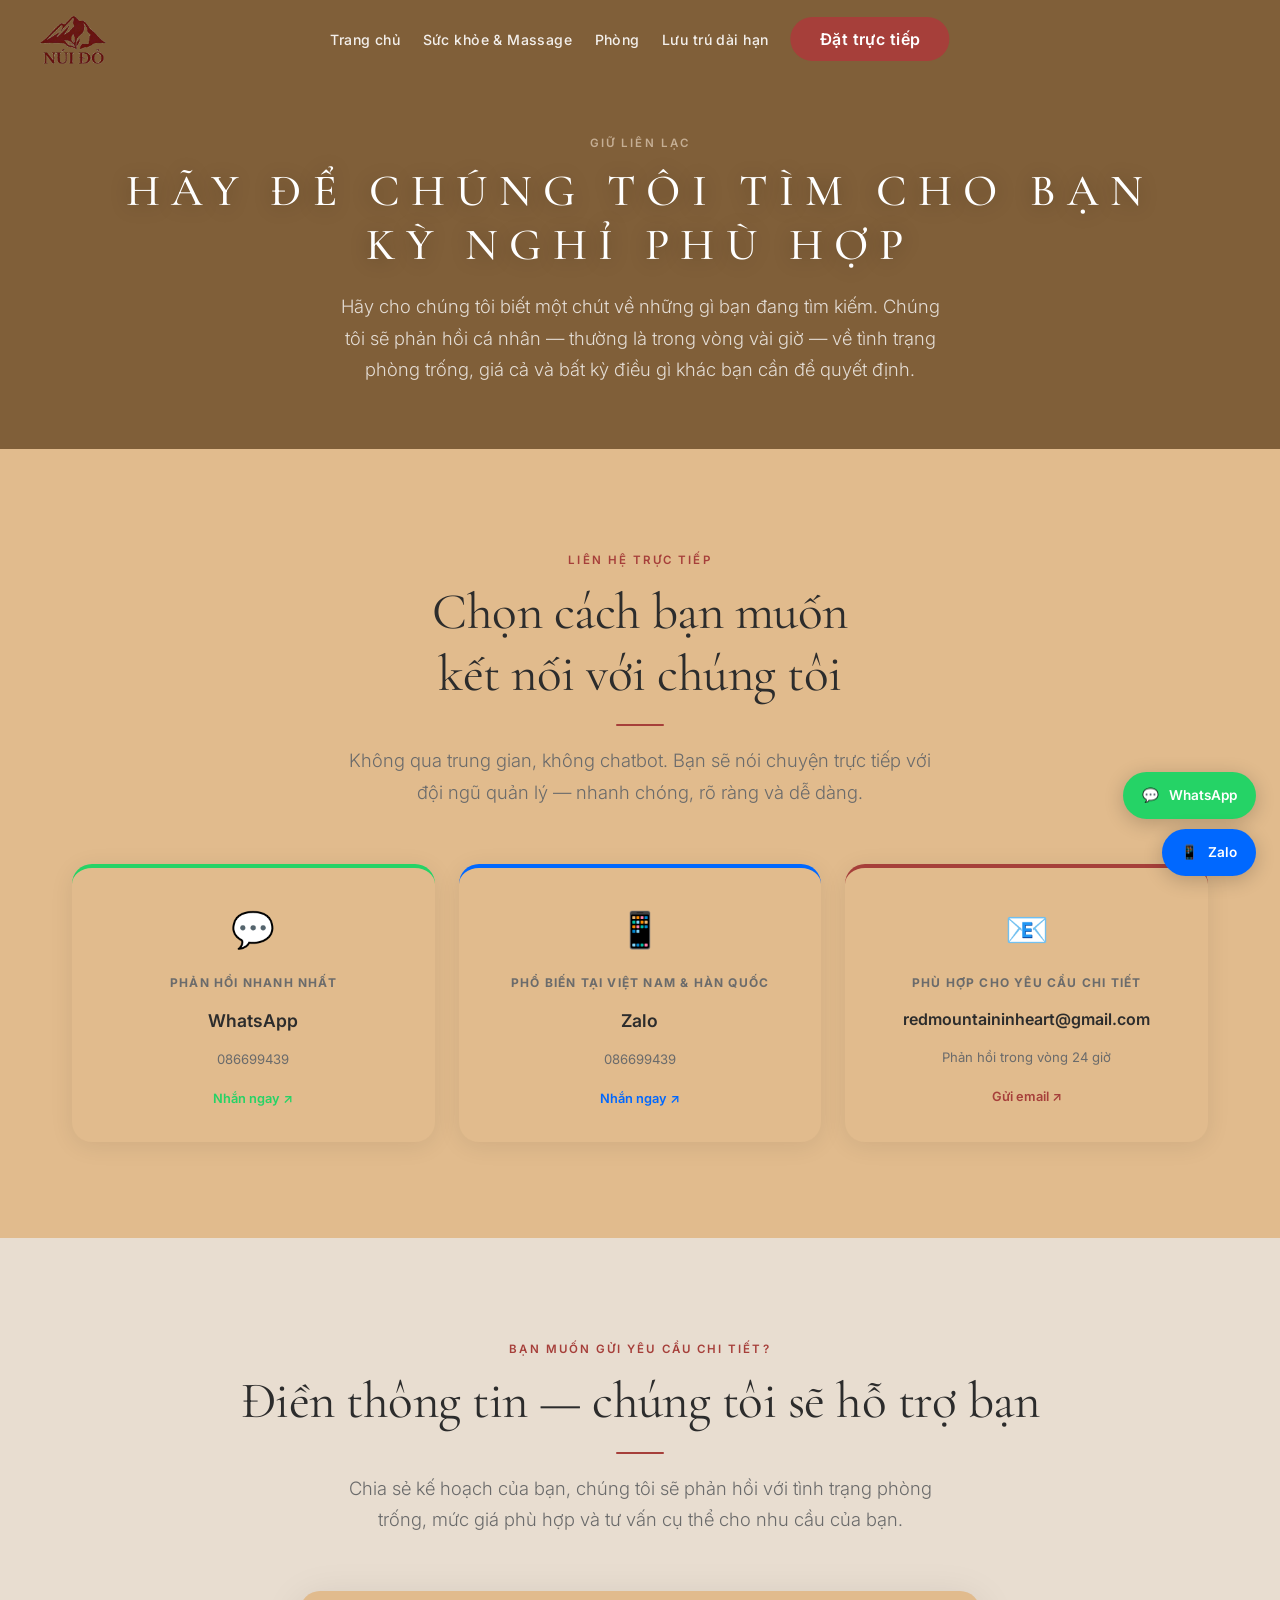
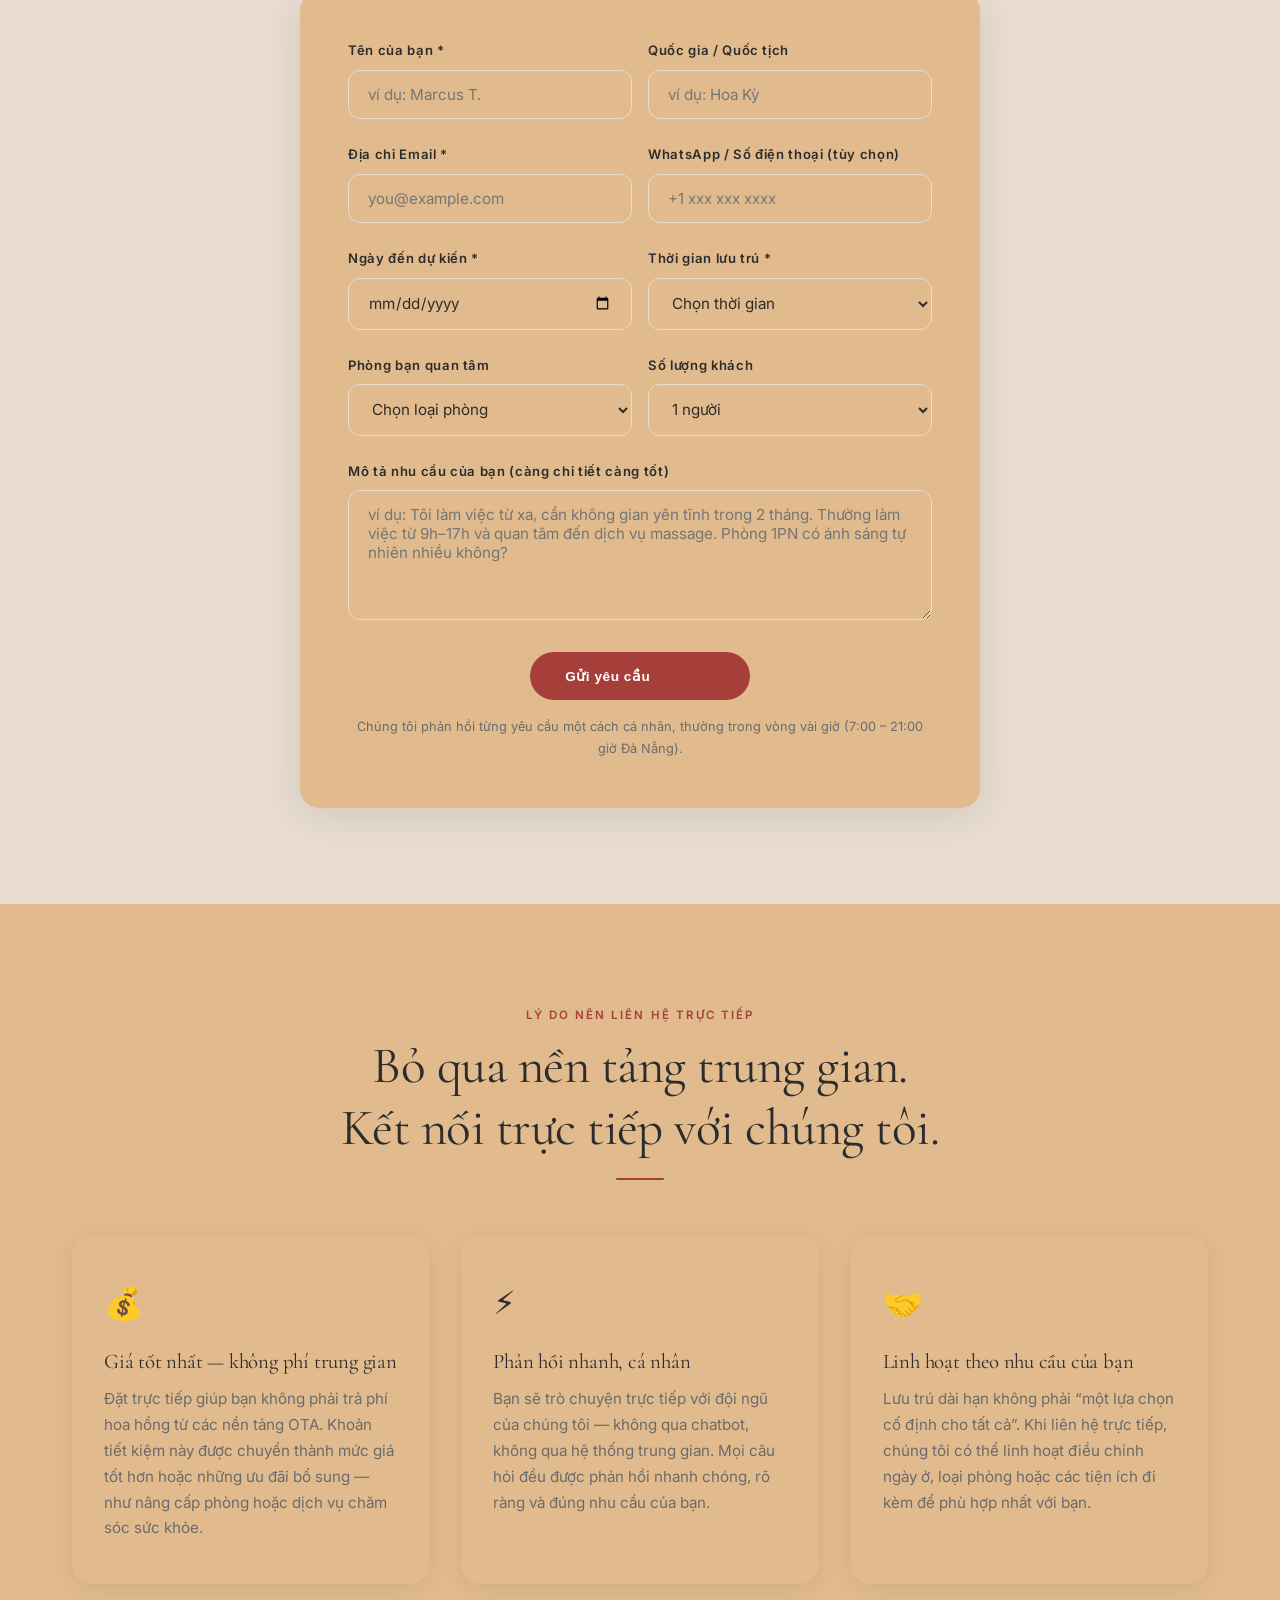
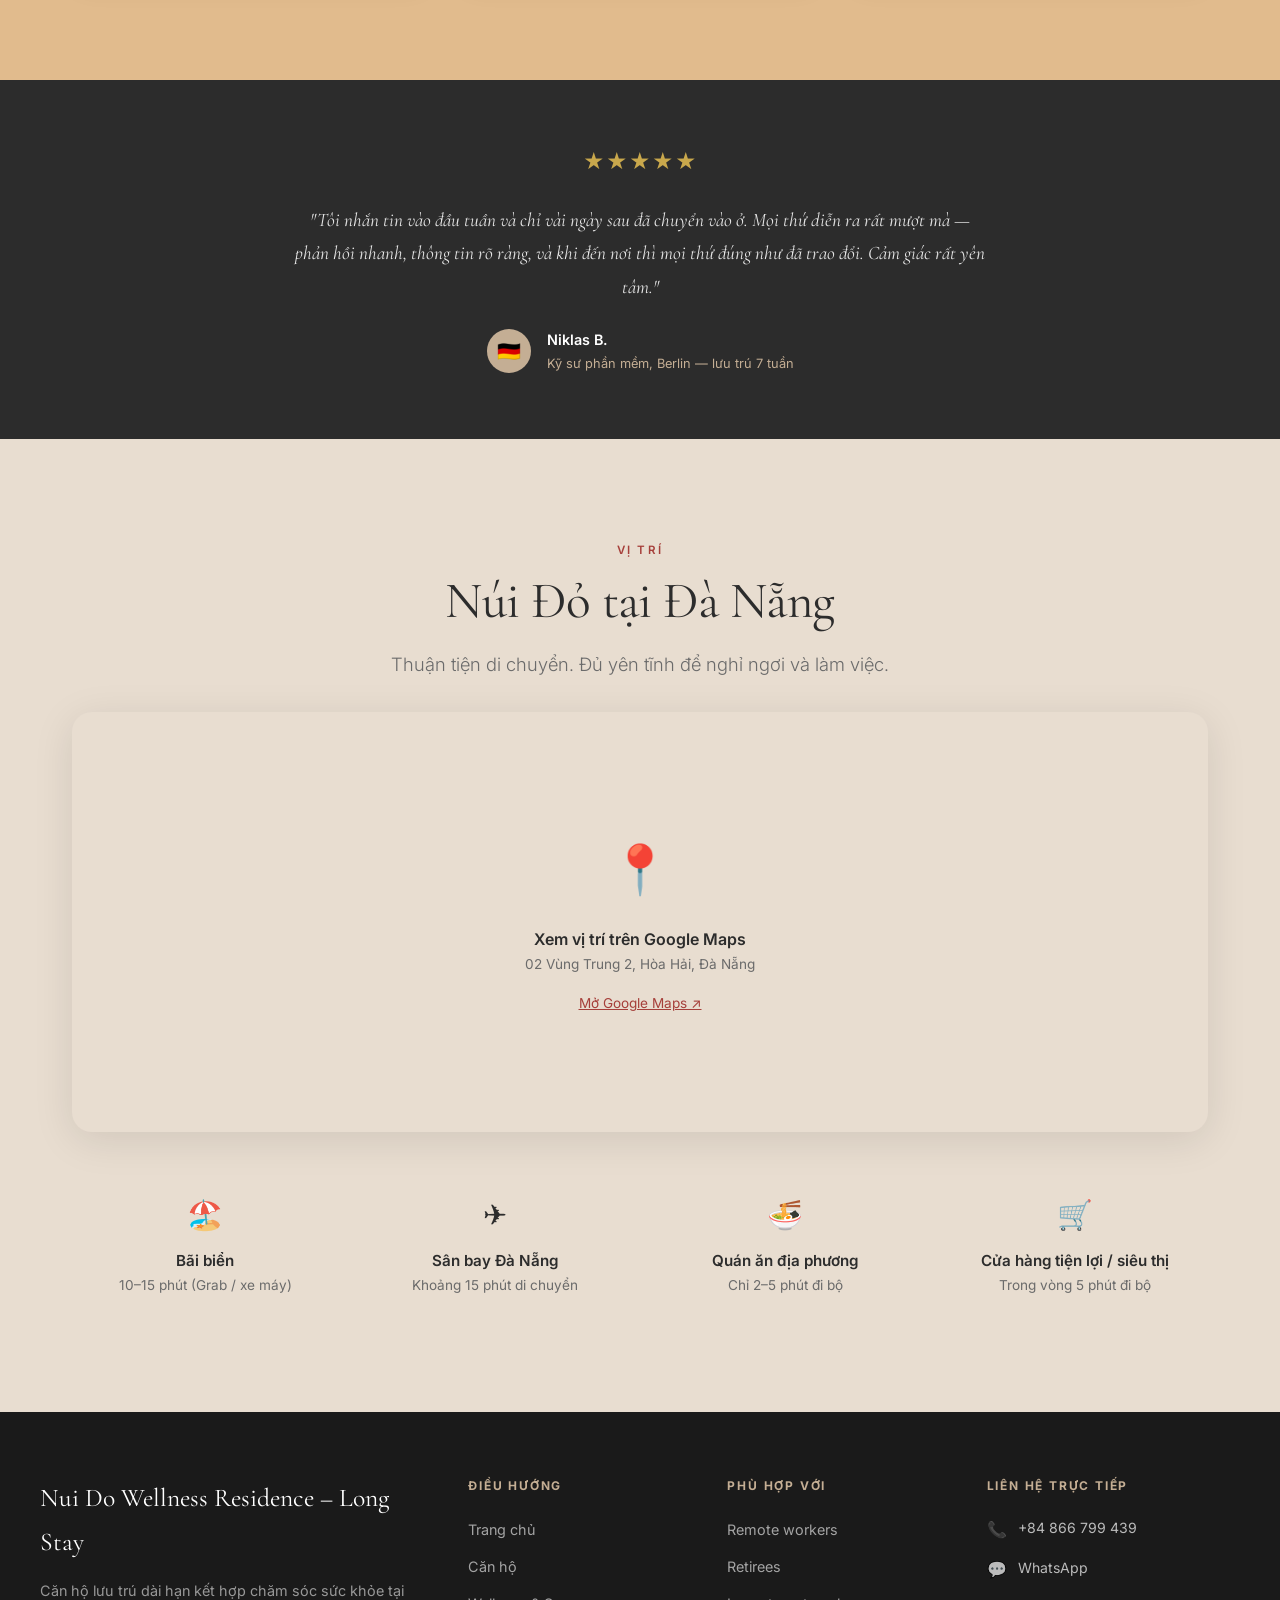
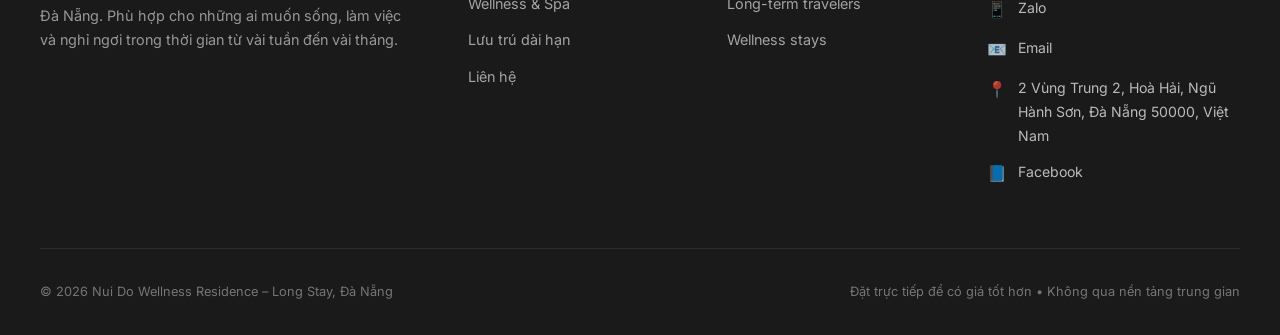
==== commit 801ab562: "Cập nhật nội dung: xóa từ trị liệu, đổi Spa thành Massage và điều chỉnh nội dung" ====
--- a/pages/contact.html
+++ b/pages/contact.html
@@ -15,7 +15,7 @@
     </a>
     <ul class="nav__links">
       <li><a href="../index.html" data-i18n="nav.home">Trang chủ</a></li>
-      <li><a href="wellness.html" data-i18n="nav.wellness">Sức khỏe &amp; Spa</a></li>
+      <li><a href="wellness.html" data-i18n="nav.wellness">Sức khỏe &amp; Massage</a></li>
       <li><a href="rooms.html" data-i18n="nav.rooms">Phòng</a></li>
       <li><a href="long-stay.html" data-i18n="nav.longstay">Lưu trú dài hạn</a></li>
       <li><a href="contact.html" class="nav__cta" data-i18n="nav.book">Đặt trực tiếp</a></li>
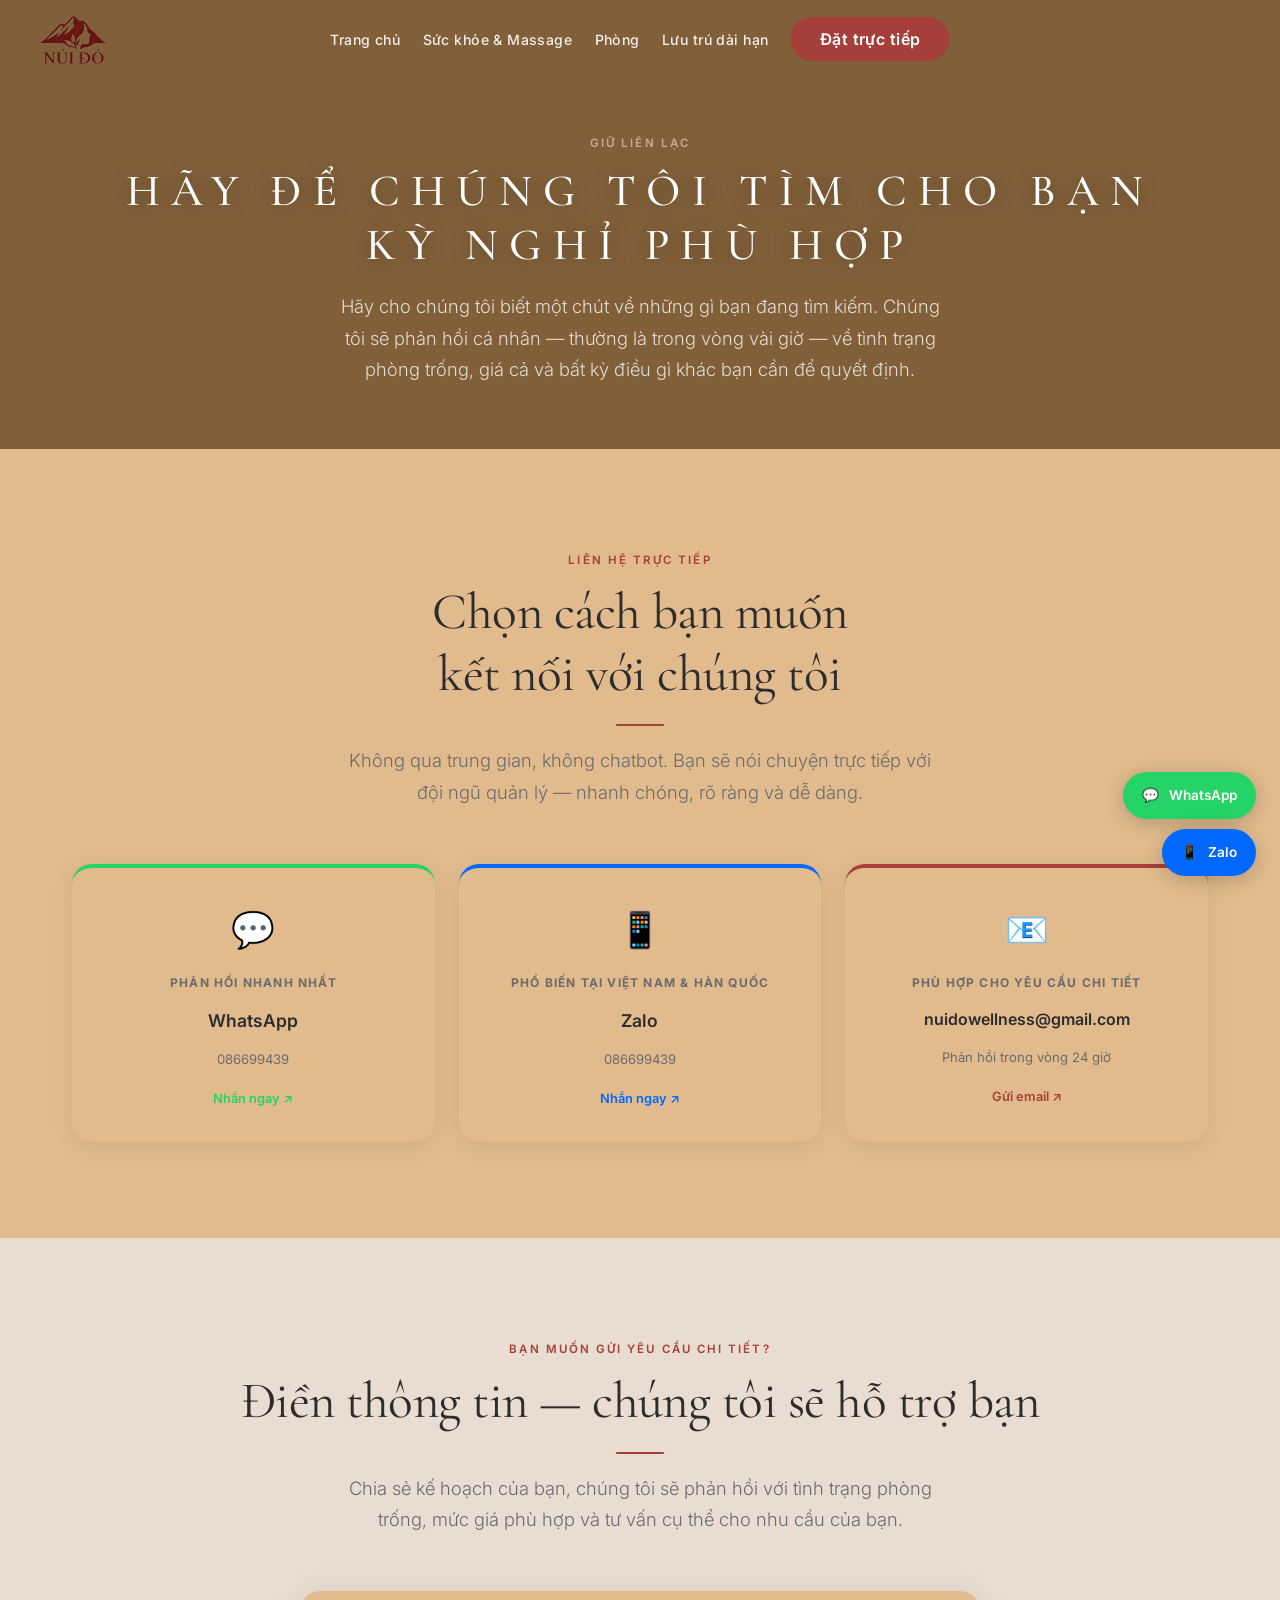
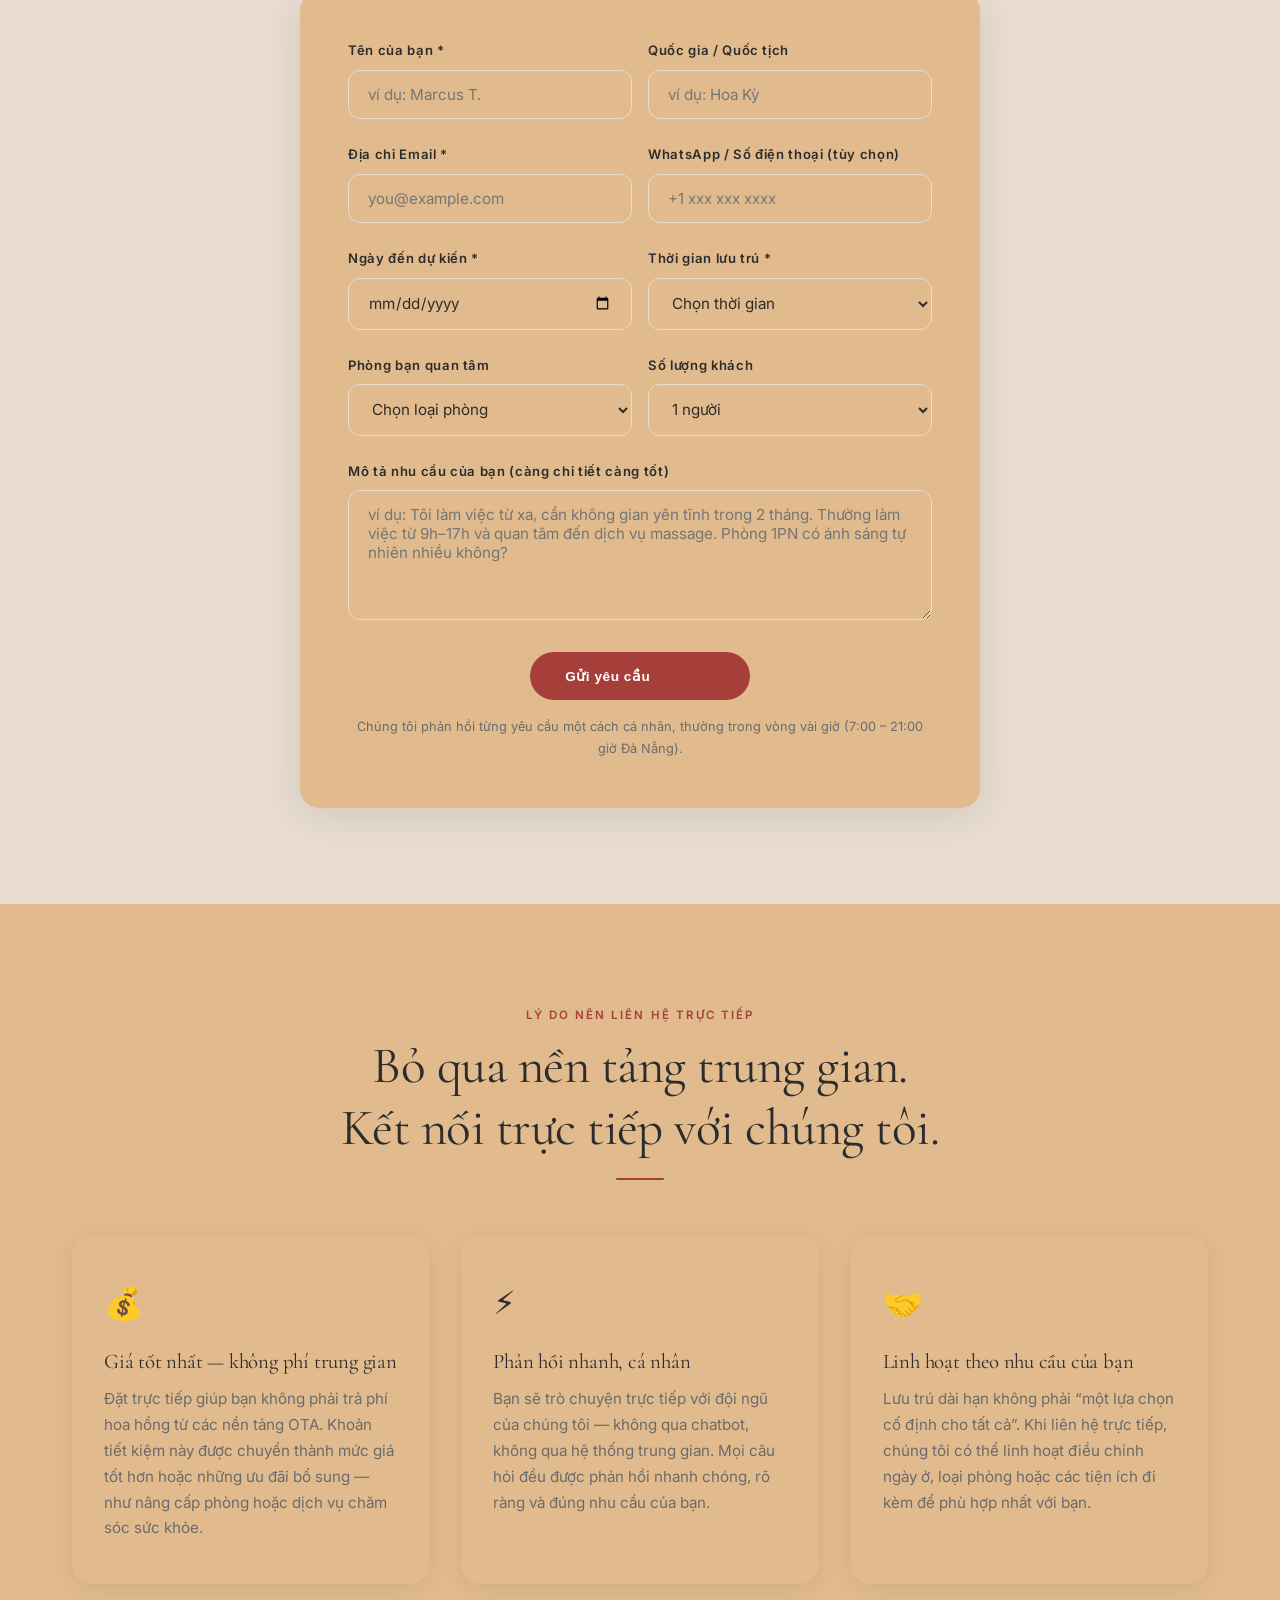
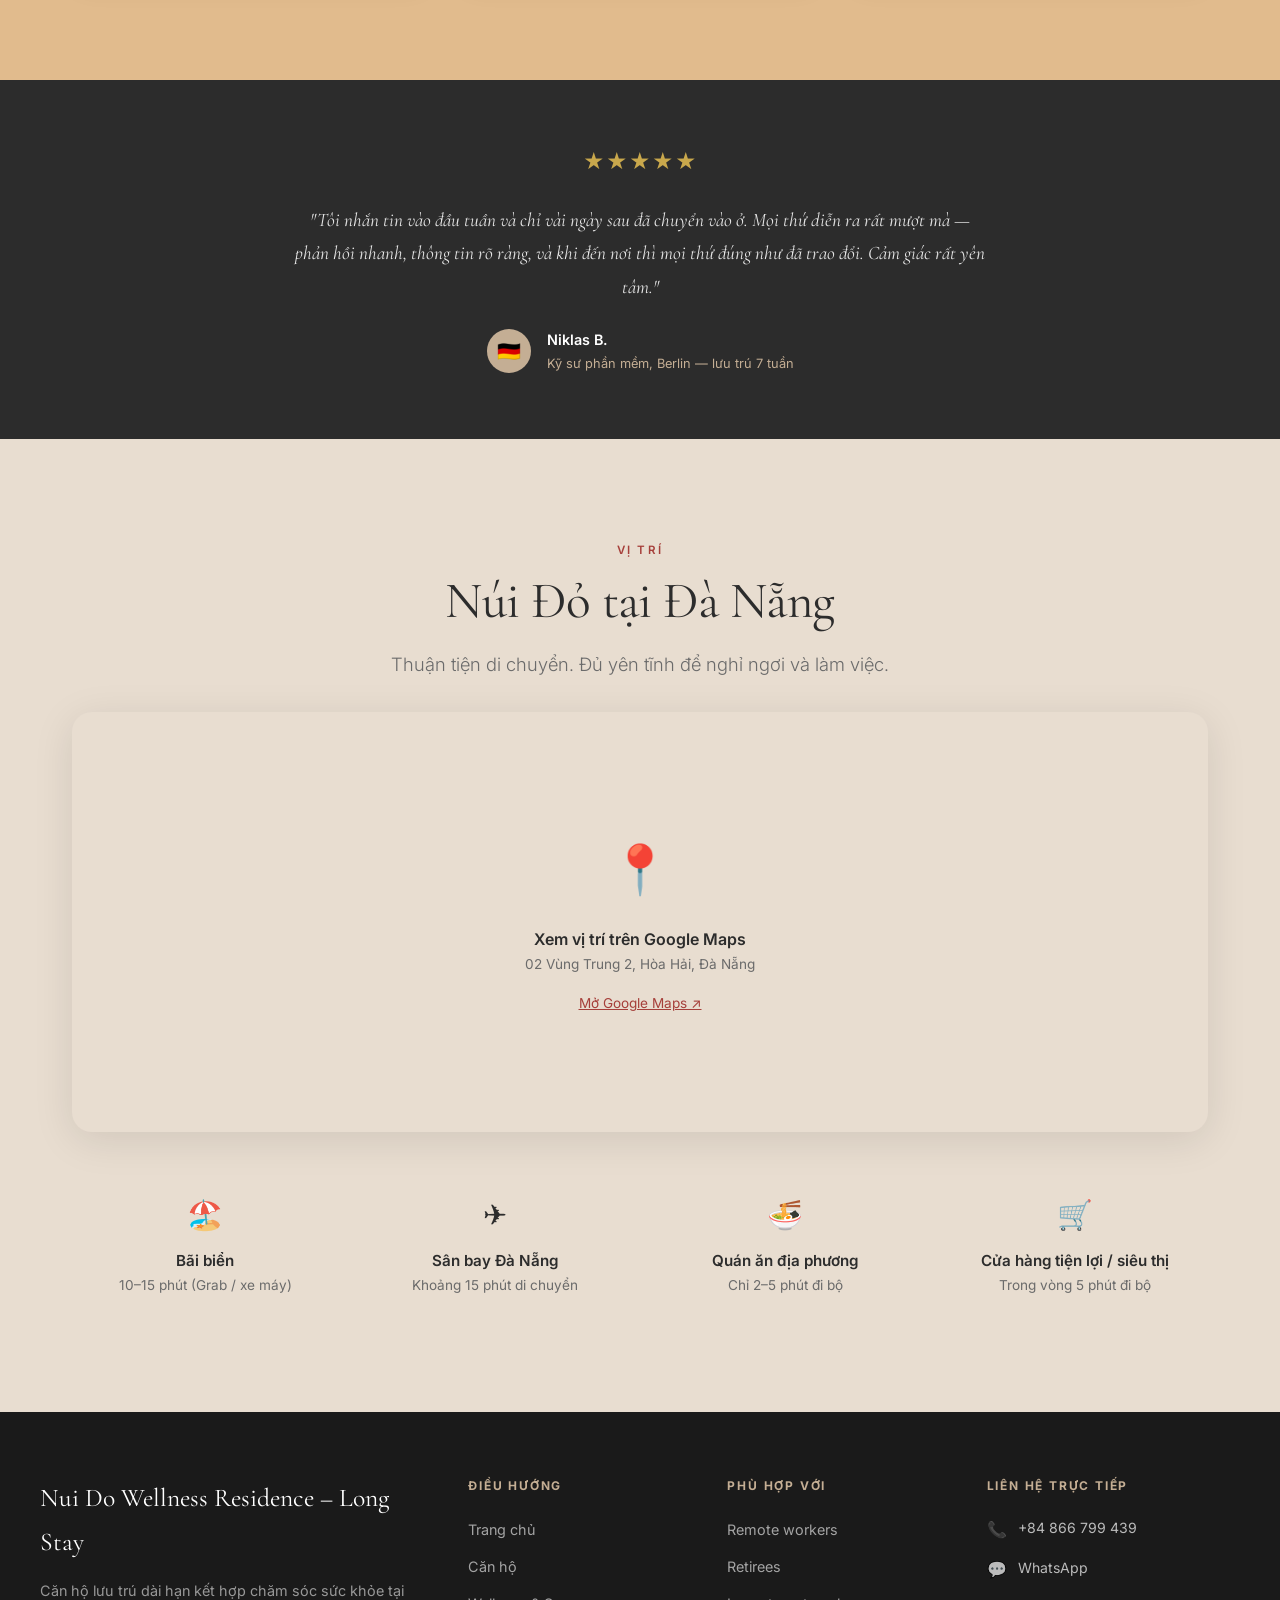
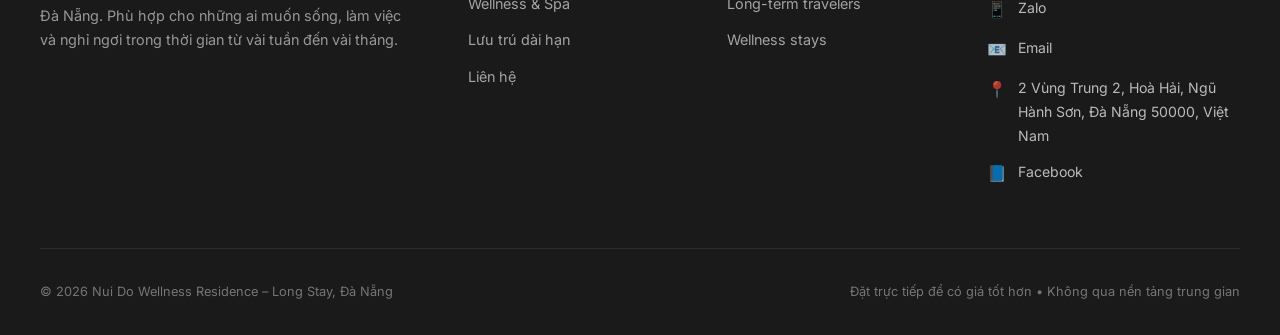
==== commit 040f8603: "Fix syntax in Nhà 3, update email to nuidowellness, and revise co-vai-gay steps" ====
--- a/pages/contact.html
+++ b/pages/contact.html
@@ -66,10 +66,10 @@
         <div style="font-size:0.8rem; color:#0068FF; margin-top:0.3rem; font-weight:600;">Nhắn ngay ↗</div>
       </a>
 
-      <a href="mailto:redmountaininheart@gmail.com?subject=Inquiry&amp;body=Xin%20ch%C3%A0o%2C%0A%0AT%C3%B4i%20quan%20t%C3%A2m%20l%C3%B0u%20tr%C3%BA%20d%C3%A0i%20h%E1%BA%A1n%20t%E1%BA%A1i%20N%C3%BAi%20%C4%90%E1%BB%8F.%0A%0ANg%C3%A0y%20%C4%91%E1%BA%BFn%3A%20%0ATh%E1%BB%9Di%20gian%3A%20%0AGhi%20ch%C3%BA%3A%20" class="channel-card channel-card--email">
+      <a href="mailto:nuidowellness@gmail.com?subject=Inquiry&amp;body=Xin%20ch%C3%A0o%2C%0A%0AT%C3%B4i%20quan%20t%C3%A2m%20l%C3%B0u%20tr%C3%BA%20d%C3%A0i%20h%E1%BA%A1n%20t%E1%BA%A1i%20N%C3%BAi%20%C4%90%E1%BB%8F.%0A%0ANg%C3%A0y%20%C4%91%E1%BA%BFn%3A%20%0ATh%E1%BB%9Di%20gian%3A%20%0AGhi%20ch%C3%BA%3A%20" class="channel-card channel-card--email">
         <div class="channel-icon">📧</div>
         <div class="channel-label">Phù hợp cho yêu cầu chi tiết</div>
-        <div class="channel-value" style="font-size:1rem;">redmountaininheart@gmail.com</div>
+        <div class="channel-value" style="font-size:1rem;">nuidowellness@gmail.com</div>
         <div style="font-size:0.82rem; color:var(--mid-gray);">Phản hồi trong vòng 24 giờ</div>
         <div style="font-size:0.8rem; color:var(--terracotta); margin-top:0.3rem; font-weight:600;">Gửi email ↗</div>
       </a>
@@ -320,7 +320,7 @@
         <span class="ic">📱</span><span>Zalo</span>
       </a>
 
-      <a href="mailto:redmountaininheart@gmail.com" class="footer__contact-item"
+      <a href="mailto:nuidowellness@gmail.com" class="footer__contact-item"
         style="color: inherit; text-decoration: none;">
         <span class="ic">📧</span><span>Email</span>
       </a>
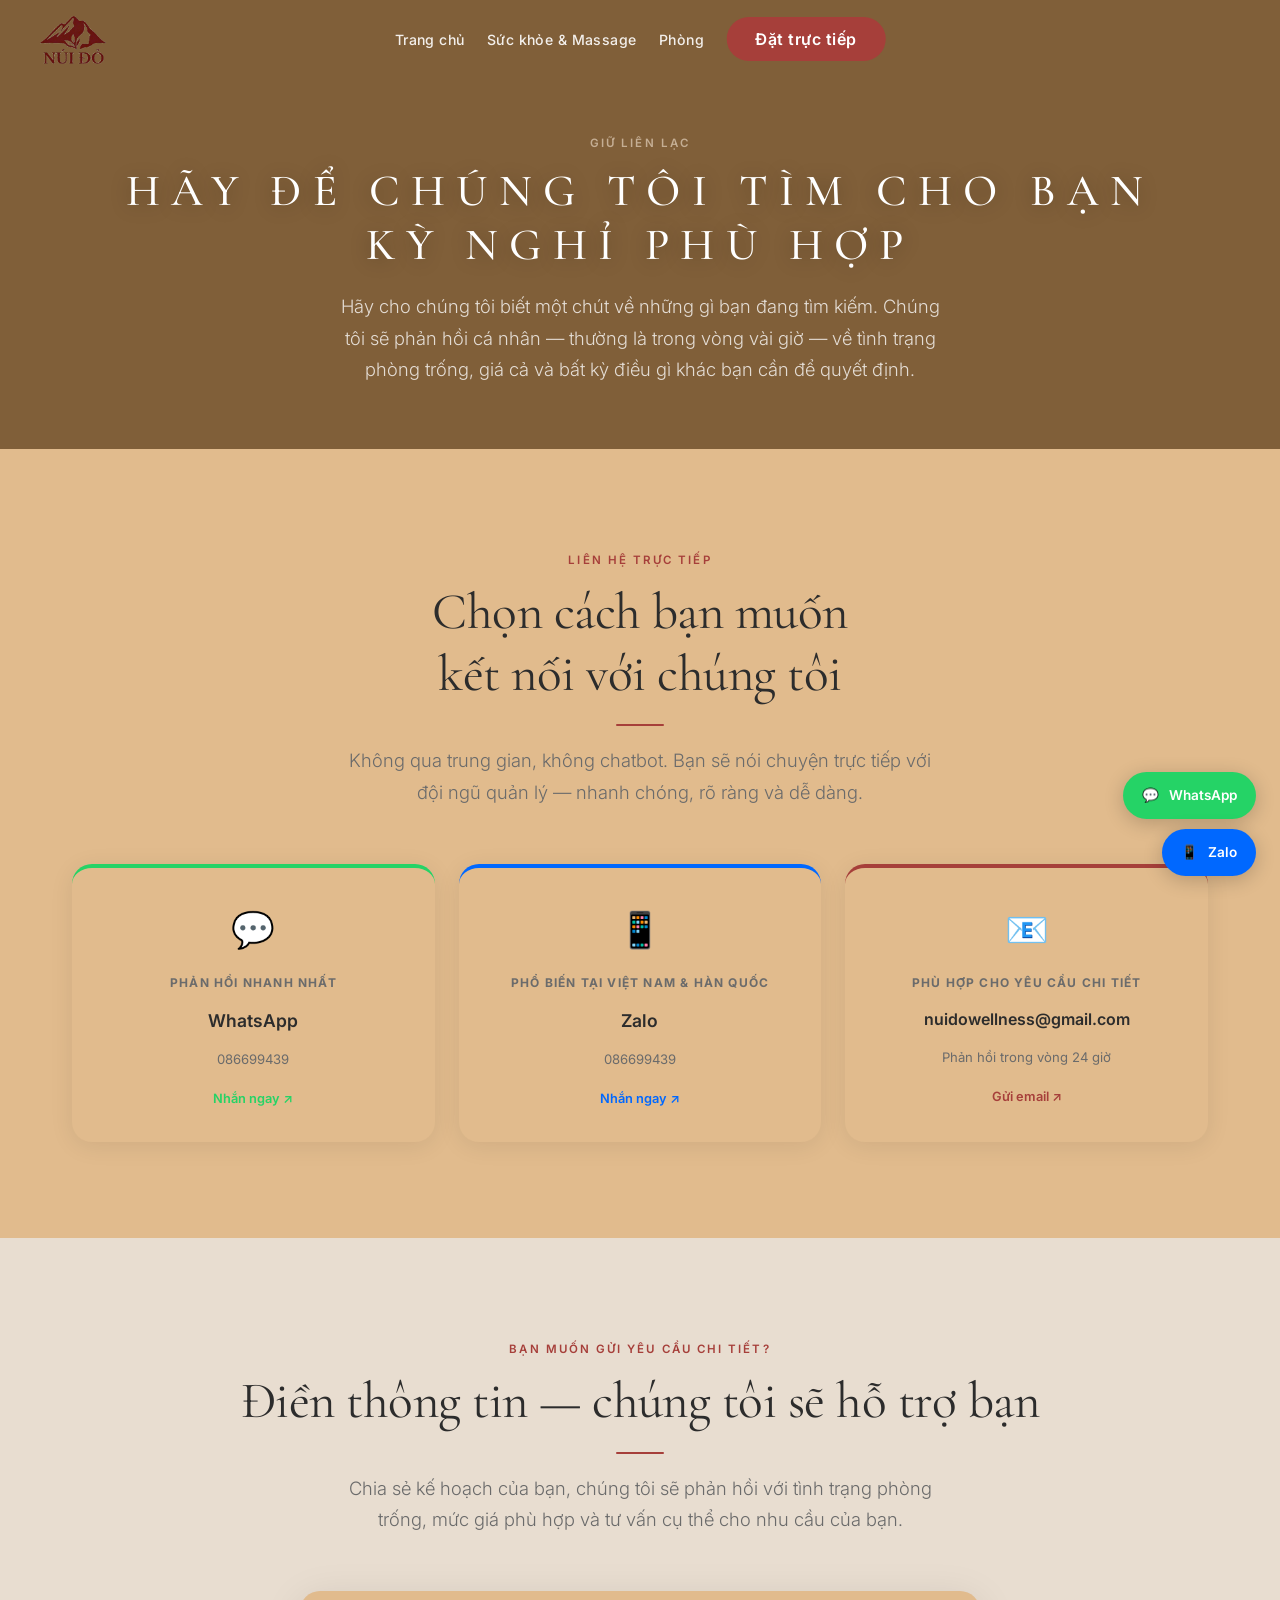
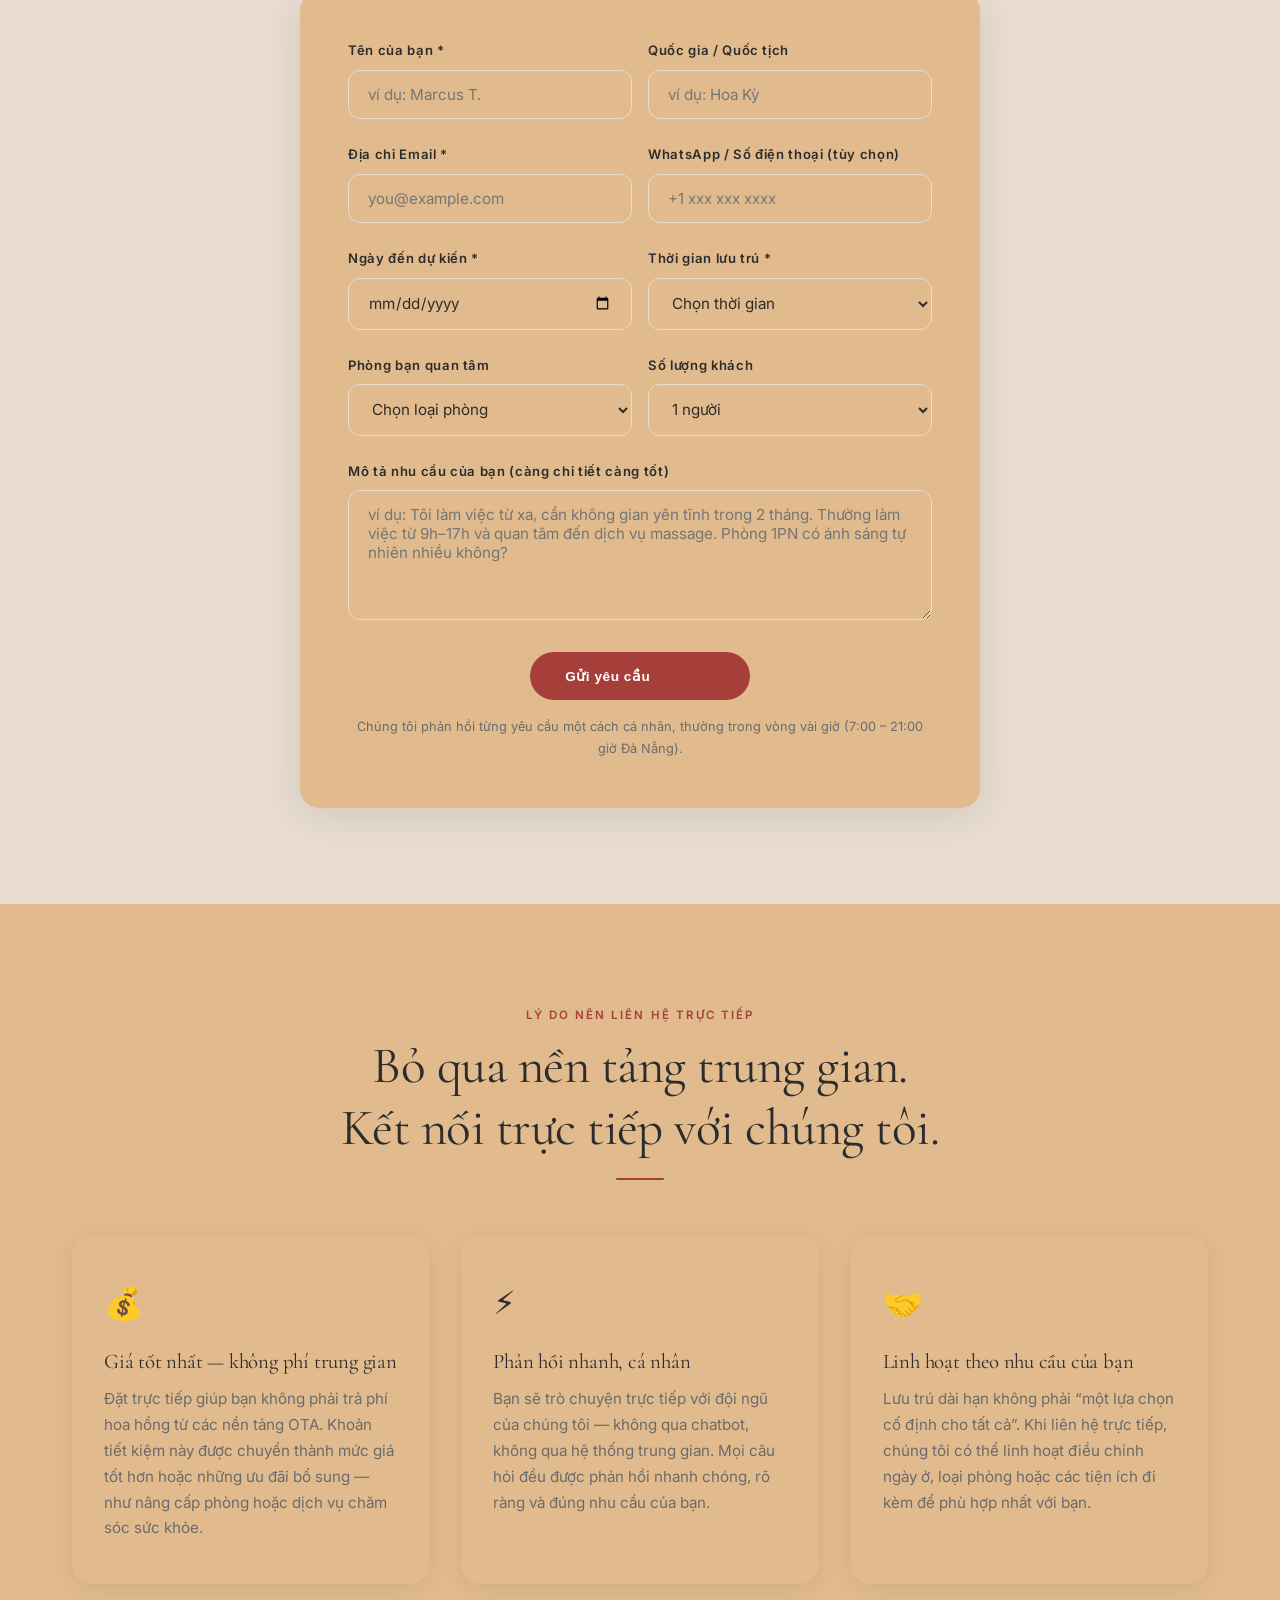
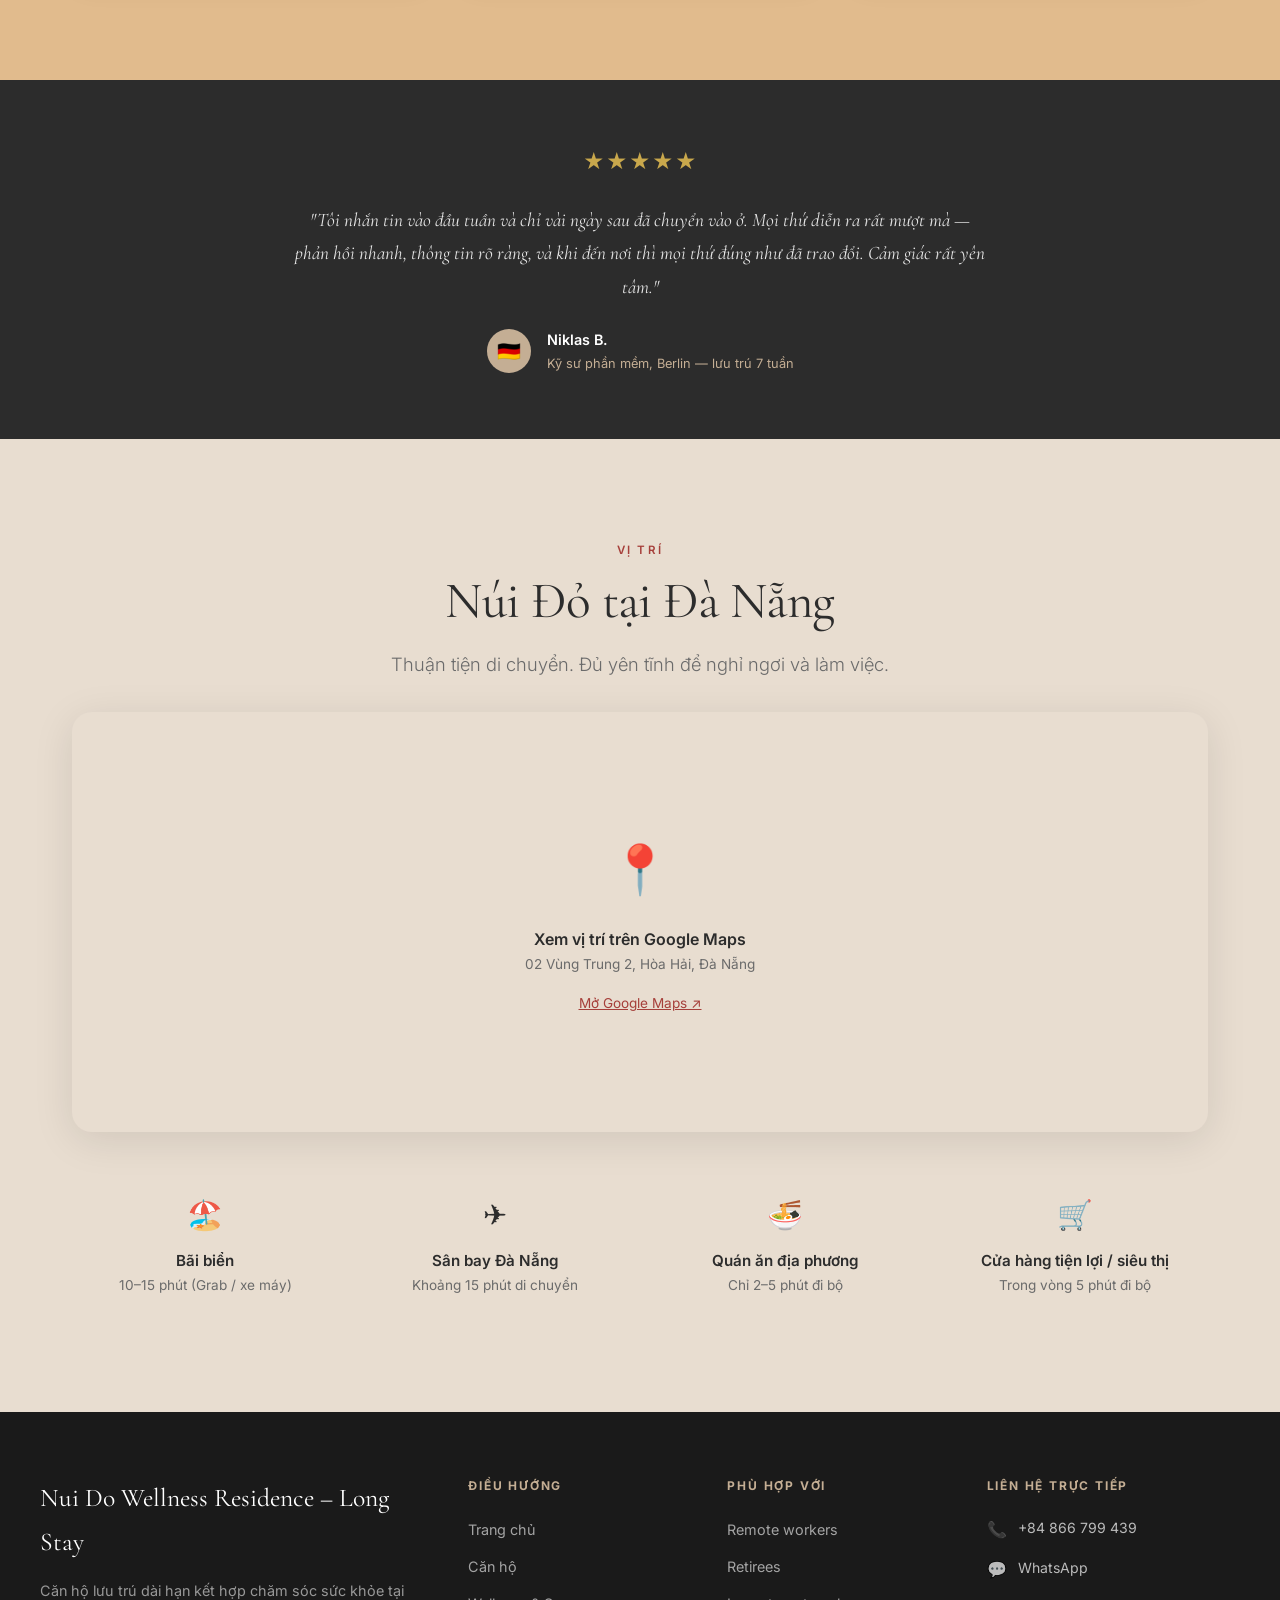
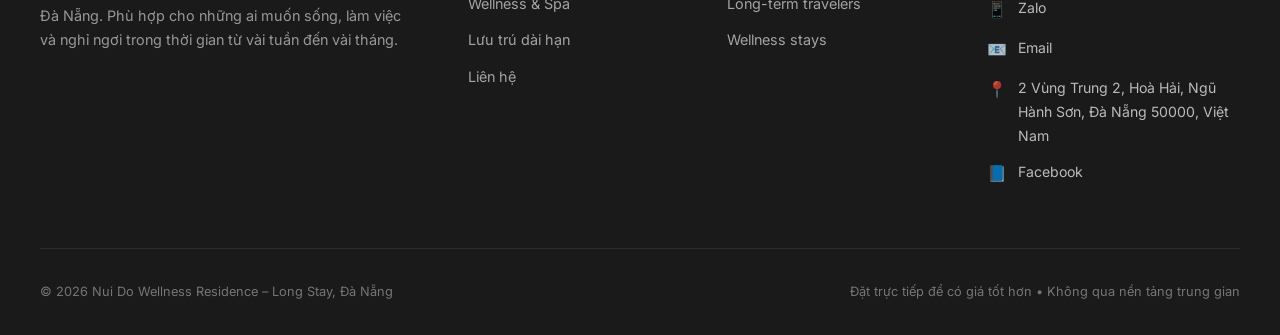
==== commit 202152d7: "remove longstay" ====
--- a/pages/contact.html
+++ b/pages/contact.html
@@ -17,7 +17,6 @@
       <li><a href="../index.html" data-i18n="nav.home">Trang chủ</a></li>
       <li><a href="wellness.html" data-i18n="nav.wellness">Sức khỏe &amp; Massage</a></li>
       <li><a href="rooms.html" data-i18n="nav.rooms">Phòng</a></li>
-      <li><a href="long-stay.html" data-i18n="nav.longstay">Lưu trú dài hạn</a></li>
       <li><a href="contact.html" class="nav__cta" data-i18n="nav.book">Đặt trực tiếp</a></li>
     </ul>
 
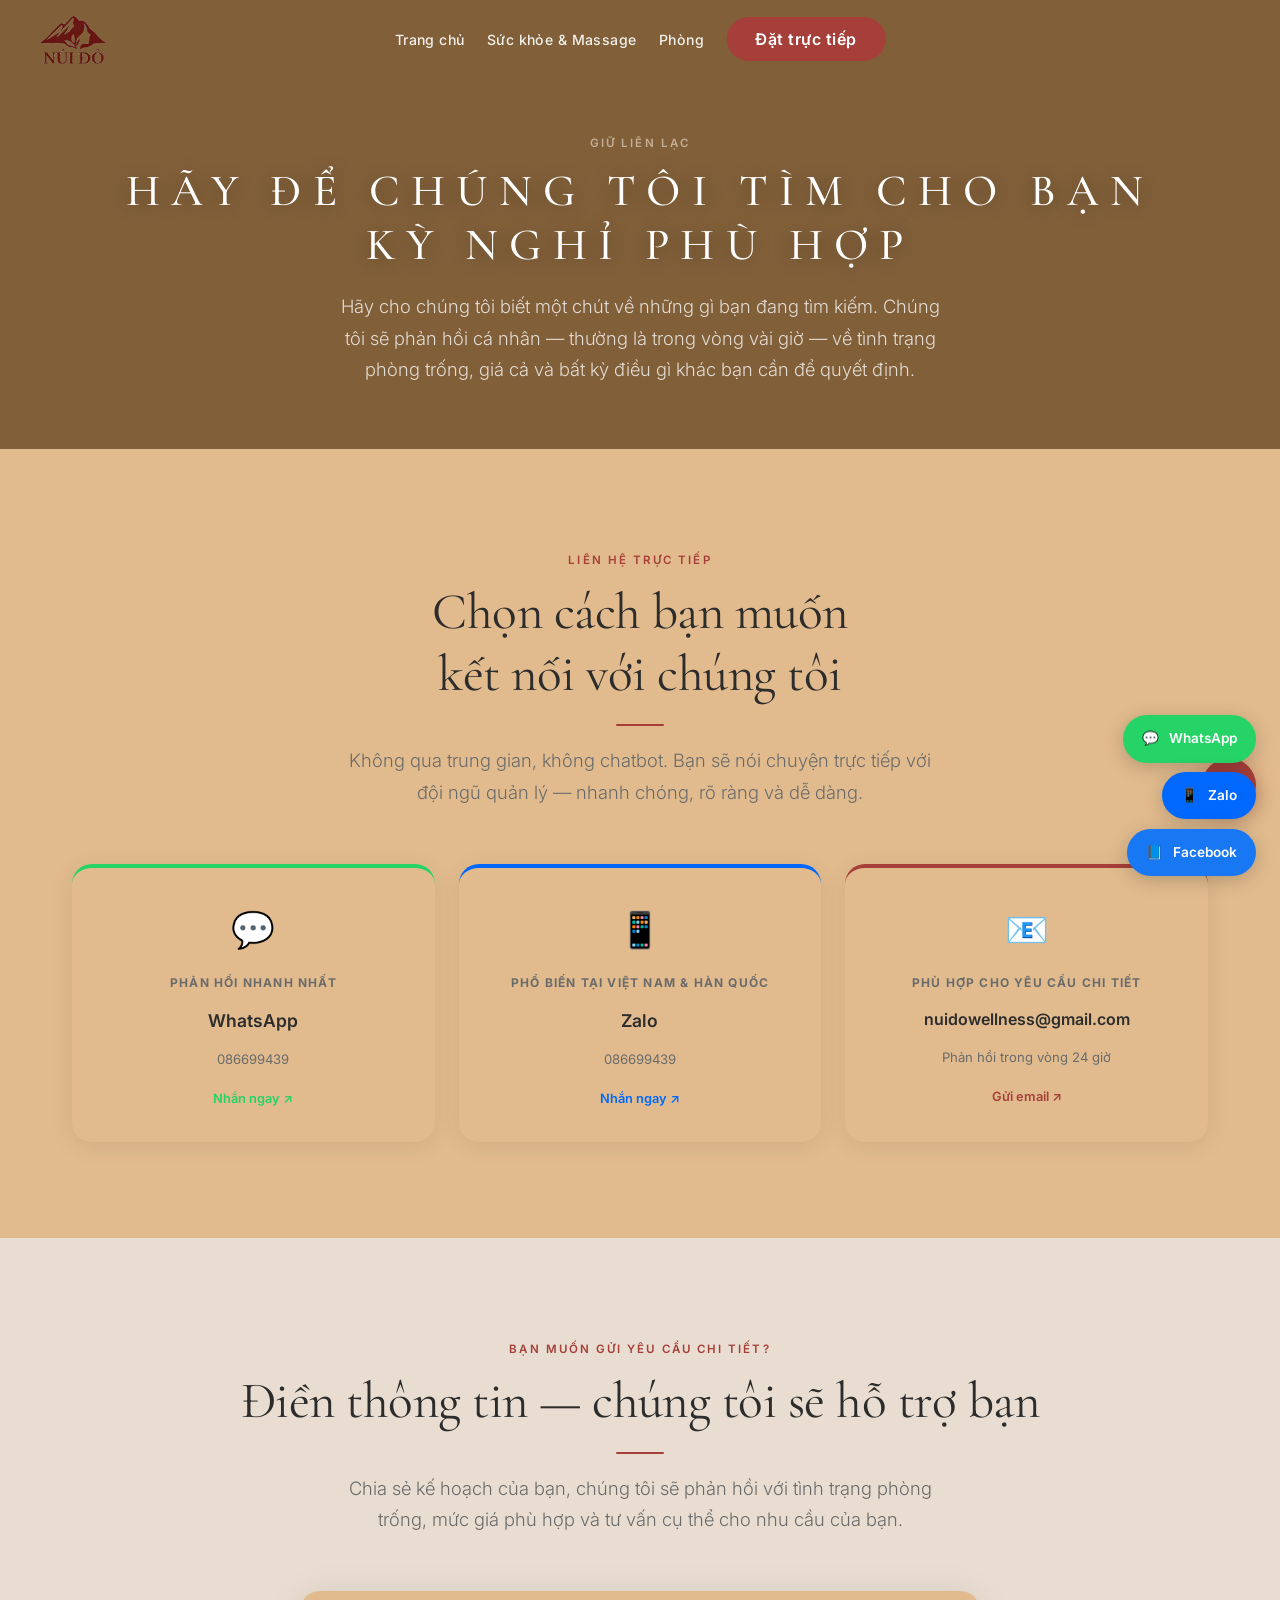
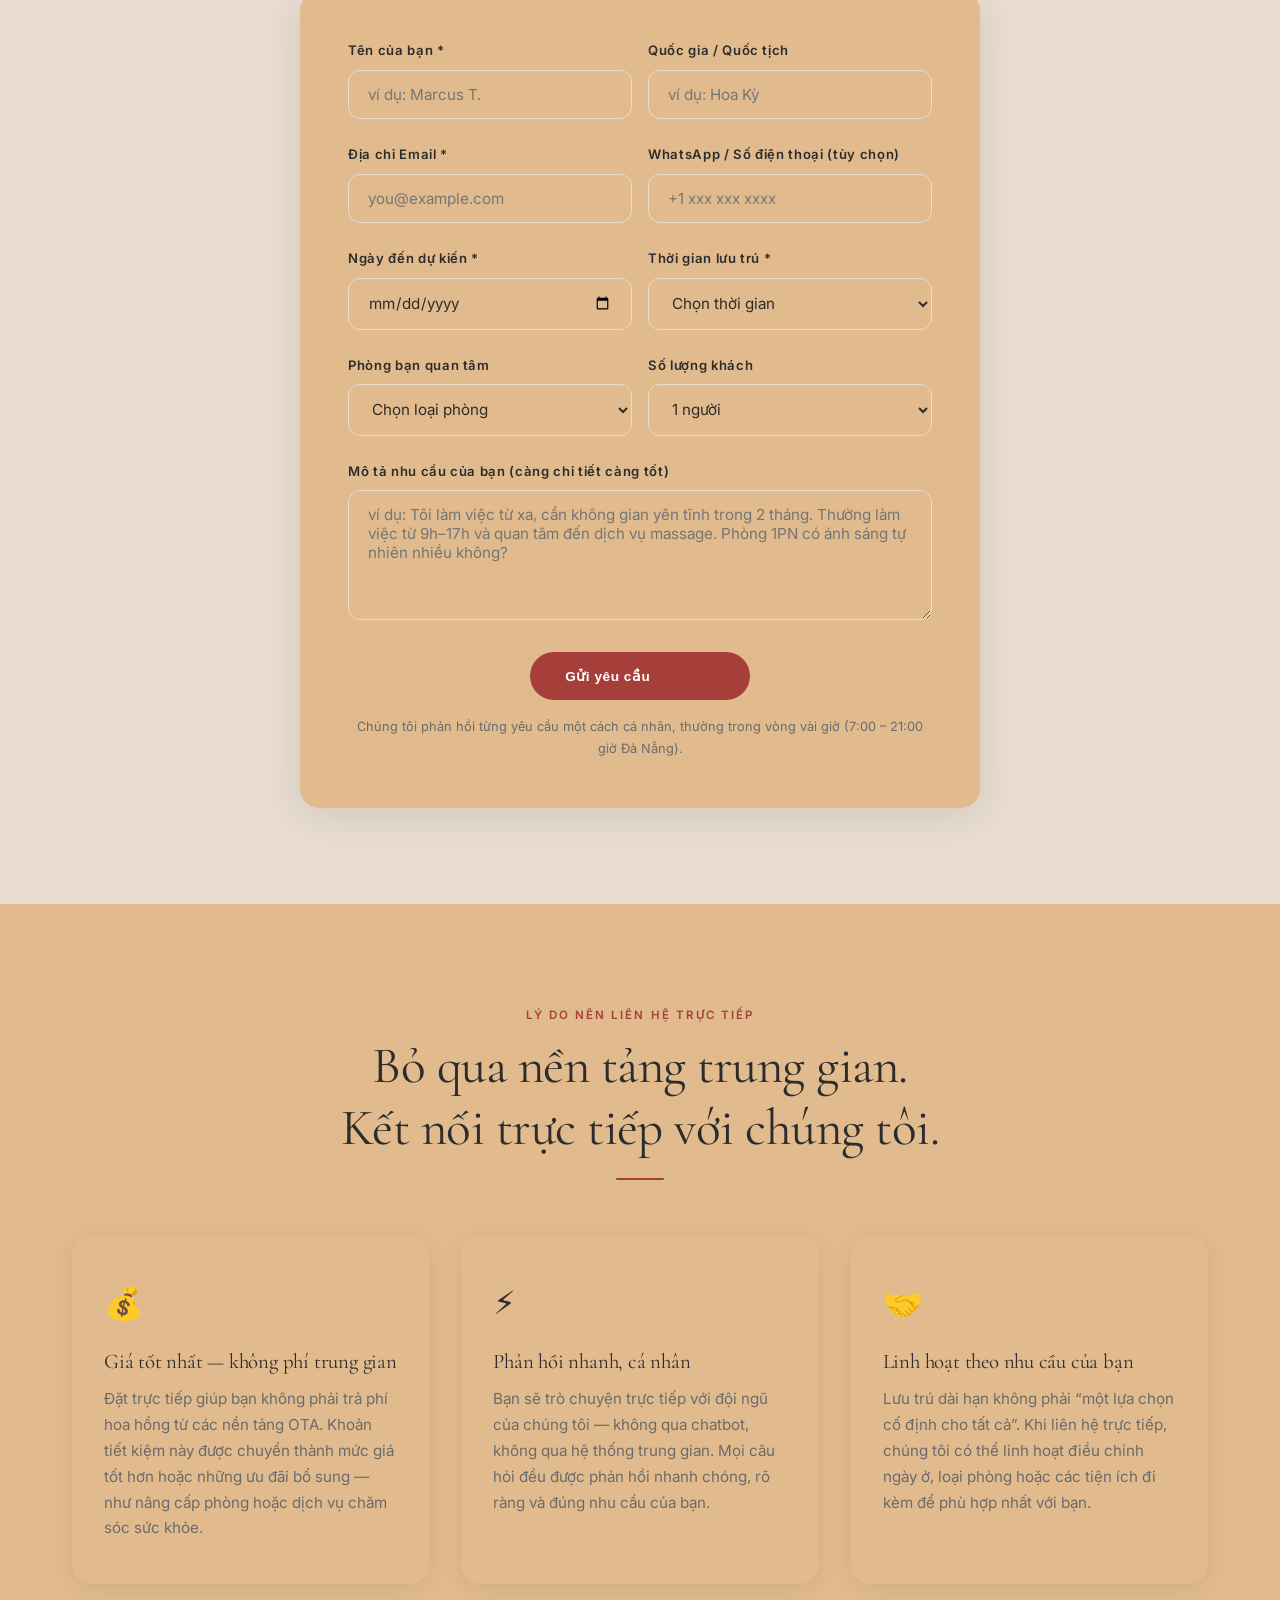
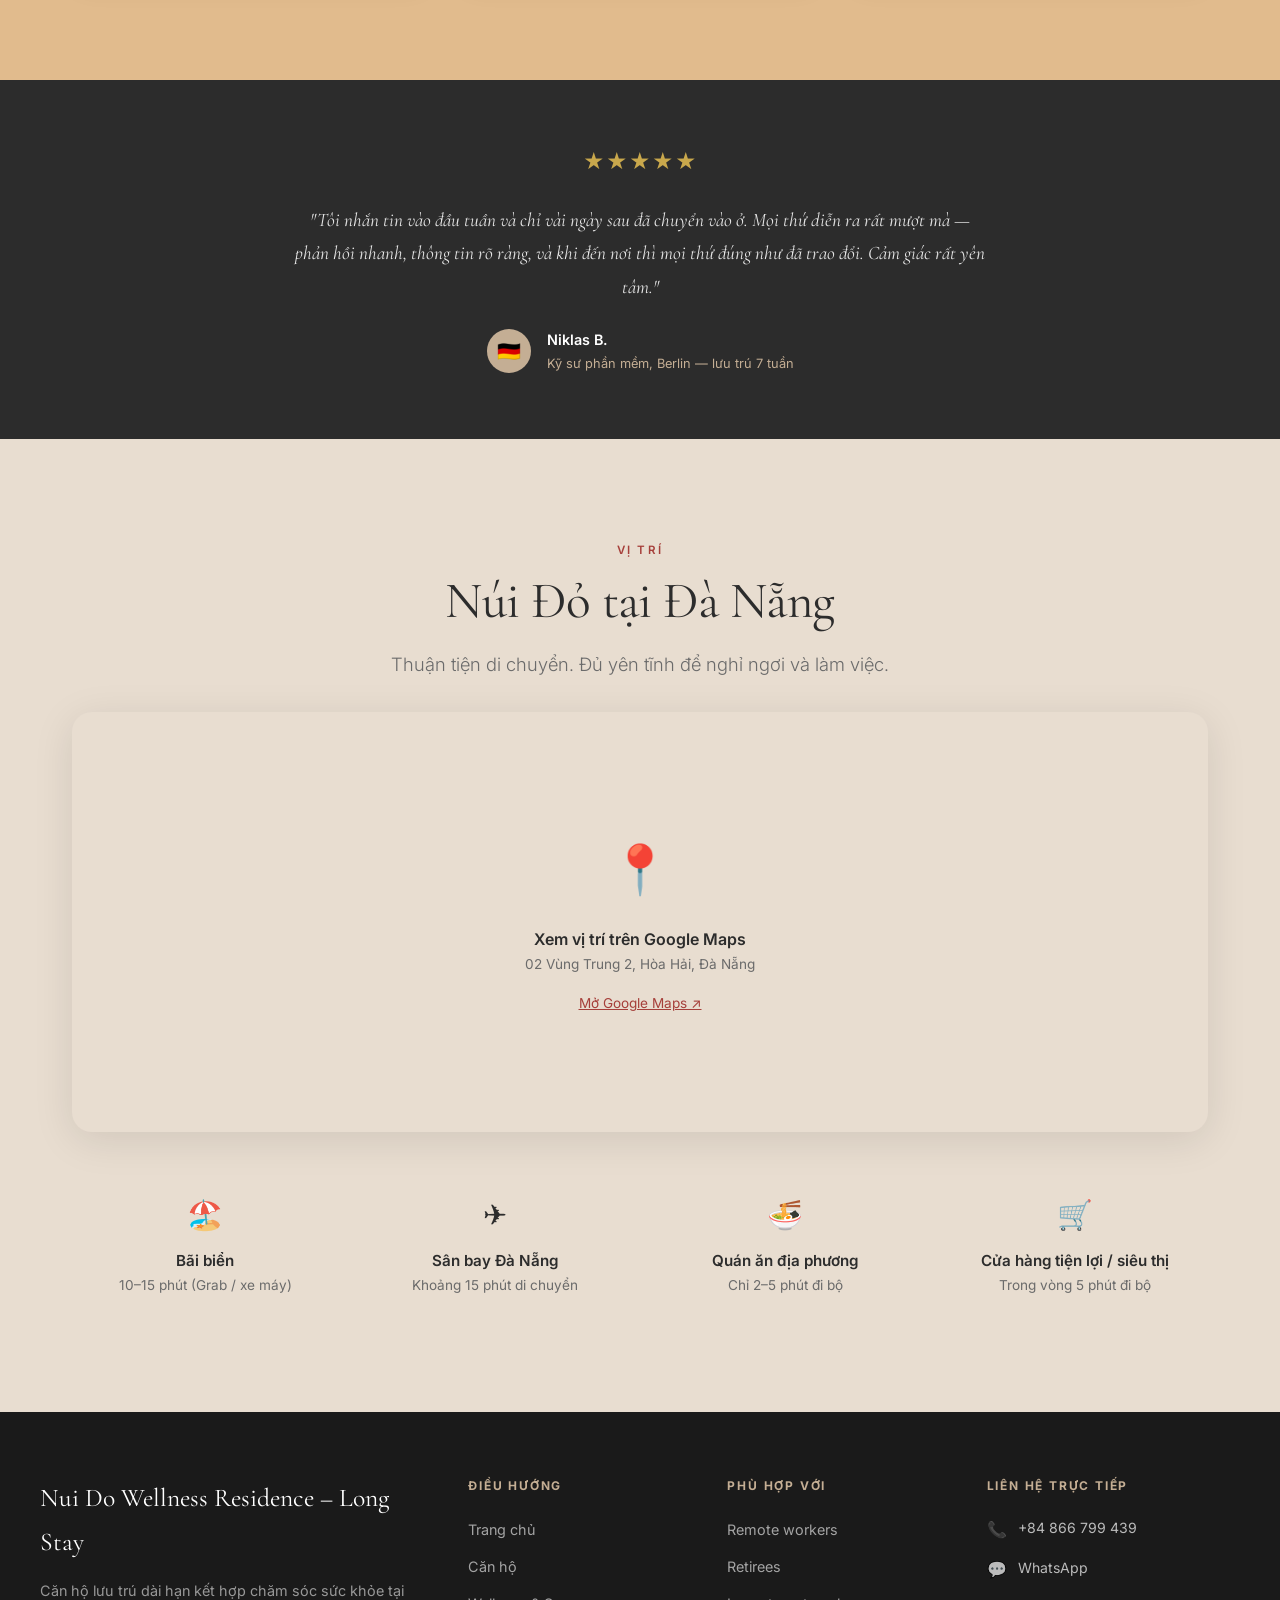
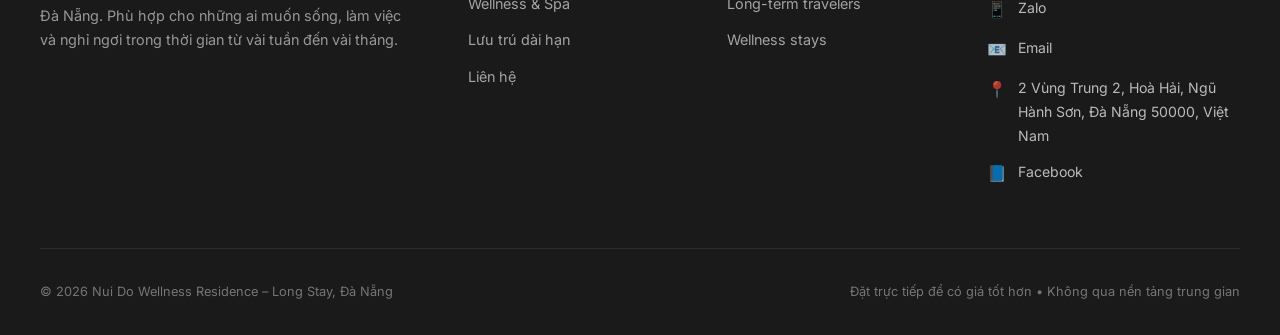
==== commit 6d639391: "feat: add Facebook contact widget and mobile optimization" ====
--- a/pages/contact.html
+++ b/pages/contact.html
@@ -5,6 +5,7 @@
   <meta name="description" content="Liên hệ trực tiếp với Núi Đỏ qua WhatsApp, Zalo hoặc email để hỏi về giá lưu trú dài hạn tại Đà Nẵng, Việt Nam. Phản hồi nhanh, không mất phí OTA.">
   <meta name="keywords" content="liên hệ Núi Đỏ Đà Nẵng, đặt phòng căn hộ Đà Nẵng trực tiếp, WhatsApp Da Nang residence">
   <link rel="stylesheet" href="../css/style.css">
+  <link rel="stylesheet" href="../css/upgrade.css">
 </head>
 
 <body>
@@ -330,7 +331,7 @@
         <span class="ic">📍</span><span>2 Vùng Trung 2, Hoà Hải, Ngũ Hành Sơn, Đà Nẵng 50000, Việt Nam</span>
       </a>
 
-      <a href="https://www.facebook.com/share/1BjeitGon8/?mibextid=wwXIfr" target="_blank" rel="noopener"
+      <a href="https://www.facebook.com/profile.php?id=61582163267317" target="_blank" rel="noopener"
         class="footer__contact-item" style="color: inherit; text-decoration: none;">
         <span class="ic">📘</span><span>Facebook</span>
       </a>
@@ -347,9 +348,11 @@
   <div class="sticky-cta">
     <a href="https://wa.me/8486699439" target="_blank" class="sticky-wa" data-i18n="contact.jenye8">💬 <span class="label" data-i18n="contact.cxd91w">WhatsApp</span></a>
     <a href="https://zalo.me/086699439" target="_blank" class="sticky-zalo" data-i18n="contact.2gq8iu">📱 <span class="label" data-i18n="contact.5ch0dw">Zalo</span></a>
+    <a href="https://www.facebook.com/profile.php?id=61582163267317" target="_blank" rel="noopener" class="sticky-fb">📘 <span class="label">Facebook</span></a>
   </div>
 
   <script src="../js/main.js"></script>
+  <script src="../js/upgrade.js"></script>
 
 
 </body></html>
--- a/css/upgrade.css
+++ b/css/upgrade.css
@@ -0,0 +1,1343 @@
+/* ============================================
+   Red Mountain — CRO UPGRADE STYLES
+   Appended to style.css via <link> on all pages
+   ============================================ */
+
+/* ── Exit Intent Popup ── */
+.exit-popup-overlay {
+  position: fixed;
+  inset: 0;
+  background: rgba(20, 15, 10, 0.65);
+  backdrop-filter: blur(6px);
+  z-index: 9999;
+  display: flex;
+  align-items: center;
+  justify-content: center;
+  padding: 1rem;
+  opacity: 0;
+  pointer-events: none;
+  transition: opacity 0.4s ease;
+}
+
+.exit-popup-overlay.active {
+  opacity: 1;
+  pointer-events: all;
+}
+
+.exit-popup {
+  background: #E1BB8D;
+  border-radius: var(--radius-lg);
+  max-width: 520px;
+  width: 100%;
+  overflow: hidden;
+  box-shadow: 0 24px 80px rgba(0, 0, 0, 0.25);
+  transform: translateY(20px);
+  transition: transform 0.4s ease;
+}
+
+.exit-popup-overlay.active .exit-popup {
+  transform: translateY(0);
+}
+
+.exit-popup__image {
+  height: 200px;
+  position: relative;
+  overflow: hidden;
+}
+
+.exit-popup__image img {
+  width: 100%;
+  height: 100%;
+  object-fit: cover;
+}
+
+.exit-popup__image-overlay {
+  position: absolute;
+  inset: 0;
+  background: linear-gradient(to bottom, rgba(0, 0, 0, 0.1), rgba(44, 44, 44, 0.6));
+  display: flex;
+  align-items: flex-end;
+  padding: 1.2rem;
+}
+
+.exit-popup__image-text {
+  color: white;
+  font-size: 0.72rem;
+  letter-spacing: 0.15em;
+  text-transform: uppercase;
+  font-weight: 600;
+}
+
+.exit-popup__body {
+  padding: 2rem 2rem 2.5rem;
+}
+
+.exit-popup__close {
+  position: absolute;
+  top: 1rem;
+  right: 1rem;
+  background: rgba(255, 255, 255, 0.85);
+  border: none;
+  border-radius: 50%;
+  width: 32px;
+  height: 32px;
+  font-size: 1rem;
+  cursor: pointer;
+  display: flex;
+  align-items: center;
+  justify-content: center;
+  z-index: 1;
+  transition: var(--transition);
+}
+
+.exit-popup__close:hover {
+  background: #E1BB8D;
+}
+
+.exit-popup h3 {
+  font-family: var(--font-serif);
+  font-size: 1.7rem;
+  margin-bottom: 0.5rem;
+}
+
+.exit-popup p {
+  color: var(--mid-gray);
+  font-size: 0.95rem;
+  margin-bottom: 1.5rem;
+}
+
+.exit-popup__actions {
+  display: flex;
+  flex-direction: column;
+  gap: 0.7rem;
+}
+
+.exit-popup__actions .btn {
+  justify-content: center;
+}
+
+.exit-popup__skip {
+  text-align: center;
+  font-size: 0.8rem;
+  color: var(--light-gray);
+  cursor: pointer;
+  margin-top: 0.5rem;
+  transition: var(--transition);
+}
+
+.exit-popup__skip:hover {
+  color: var(--mid-gray);
+}
+
+/* ── Sticky Mobile CTA Bar ── */
+.mobile-cta-bar {
+  display: none;
+  position: fixed;
+  bottom: 0;
+  left: 0;
+  right: 0;
+  z-index: 800;
+  background: #E1BB8D;
+  border-top: 1px solid var(--sand);
+  box-shadow: 0 -4px 20px rgba(0, 0, 0, 0.1);
+  padding: 0.8rem 1rem;
+  gap: 0.6rem;
+}
+
+.mobile-cta-bar a,
+.mobile-cta-bar button {
+  flex: 1;
+  display: flex;
+  align-items: center;
+  justify-content: center;
+  gap: 0.4rem;
+  padding: 0.75rem 0.5rem;
+  border-radius: var(--radius-md);
+  font-size: 0.8rem;
+  font-weight: 700;
+  text-align: center;
+  border: none;
+  cursor: pointer;
+  transition: var(--transition);
+}
+
+.mobile-cta-bar .mbar-wa {
+  background: #25D366;
+  color: white;
+}
+
+.mobile-cta-bar .mbar-zalo {
+  background: #0068FF;
+  color: white;
+}
+
+.mobile-cta-bar .mbar-enquire {
+  background: var(--terracotta);
+  color: white;
+}
+
+.sticky-fb {
+  background: #1877F2;
+}
+
+@media (max-width: 768px) {
+  .mobile-cta-bar {
+    display: none !important;
+  }
+
+  /* Push footer content up slightly so the floating icons don't cover text */
+  .footer {
+    padding-bottom: 4rem !important;
+  }
+
+  .sticky-cta {
+    display: flex !important;
+    bottom: 1.5rem !important;
+    right: 1.2rem !important;
+    gap: 0.6rem !important;
+  }
+
+  .sticky-cta a {
+    width: 46px !important;
+    height: 46px !important;
+    padding: 0 !important;
+    border-radius: 50% !important;
+    justify-content: center !important;
+    align-items: center !important;
+    font-size: 1.2rem !important;
+    box-shadow: 0 4px 16px rgba(0, 0, 0, 0.25) !important;
+  }
+
+  .sticky-cta a:hover {
+    transform: scale(1.08) !important;
+  }
+}
+
+/* ── Scroll-Triggered Inline CTA Block ── */
+.scroll-cta-block {
+  background: linear-gradient(135deg, var(--terracotta) 0%, #6b2f14 100%);
+  border-radius: var(--radius-lg);
+  padding: 2.5rem 3rem;
+  display: flex;
+  align-items: center;
+  justify-content: space-between;
+  gap: 2rem;
+  margin: 3.5rem 0;
+  opacity: 0;
+  transform: translateY(24px);
+  transition: opacity 0.6s ease, transform 0.6s ease;
+  flex-wrap: wrap;
+}
+
+.scroll-cta-block.visible {
+  opacity: 1;
+  transform: translateY(0);
+}
+
+.scroll-cta-block__text h3 {
+  font-family: var(--font-serif);
+  font-size: 2.4rem;
+  color: #fff;
+  margin-bottom: 1rem;
+  font-weight: 700;
+  line-height: 1.2;
+  text-shadow: 0 2px 10px rgba(0,0,0,0.2);
+}
+
+.scroll-cta-block__text p {
+  font-size: 0.9rem;
+  color: rgba(255, 255, 255, 0.7);
+}
+
+.scroll-cta-block__actions {
+  display: flex;
+  gap: clamp(0.5rem, 1vw + 1vh, 0.8rem);
+  flex-shrink: 0;
+  flex-wrap: wrap;
+}
+
+.scroll-cta-block__actions .btn {
+  font-size: clamp(0.75rem, 1.5vw + 0.5vh, 1rem);
+  padding: clamp(0.6rem, 1vh + 1vw, 1rem) clamp(1.2rem, 2vw + 1vh, 2rem);
+  white-space: nowrap;
+}
+
+/* ── Multi-Step Form ── */
+.multistep-wrap {
+  max-width: 680px;
+  margin: 0 auto;
+}
+
+.multistep-progress {
+  display: flex;
+  align-items: center;
+  margin-bottom: 2.5rem;
+  gap: 0;
+}
+
+.mstep {
+  display: flex;
+  flex-direction: column;
+  align-items: center;
+  flex: 1;
+  position: relative;
+}
+
+.mstep::after {
+  content: '';
+  position: absolute;
+  top: 17px;
+  left: 50%;
+  width: 100%;
+  height: 2px;
+  background: var(--sand);
+  z-index: 0;
+}
+
+.mstep:last-child::after {
+  display: none;
+}
+
+.mstep__dot {
+  width: 36px;
+  height: 36px;
+  border-radius: 50%;
+  background: var(--sand);
+  color: var(--mid-gray);
+  display: flex;
+  align-items: center;
+  justify-content: center;
+  font-size: 0.85rem;
+  font-weight: 700;
+  position: relative;
+  z-index: 1;
+  transition: var(--transition);
+  border: 2px solid var(--sand);
+}
+
+.mstep.active .mstep__dot {
+  background: var(--terracotta);
+  color: white;
+  border-color: var(--terracotta);
+  box-shadow: 0 0 0 4px rgba(166, 63, 58, 0.2);
+}
+
+.mstep.done .mstep__dot {
+  background: var(--forest);
+  color: white;
+  border-color: var(--forest);
+}
+
+.mstep__label {
+  font-size: 0.68rem;
+  font-weight: 600;
+  letter-spacing: 0.05em;
+  text-transform: uppercase;
+  color: var(--mid-gray);
+  margin-top: 0.4rem;
+  text-align: center;
+}
+
+.mstep.active .mstep__label {
+  color: var(--terracotta);
+}
+
+.mstep.done .mstep__label {
+  color: var(--forest);
+}
+
+.multistep-panel {
+  display: none;
+  animation: panelIn 0.35s ease;
+}
+
+.multistep-panel.active {
+  display: block;
+}
+
+@keyframes panelIn {
+  from {
+    opacity: 0;
+    transform: translateX(16px);
+  }
+
+  to {
+    opacity: 1;
+    transform: translateX(0);
+  }
+}
+
+.multistep-panel h3 {
+  font-family: var(--font-serif);
+  font-size: 1.7rem;
+  margin-bottom: 0.4rem;
+}
+
+.multistep-panel .step-hint {
+  font-size: 0.88rem;
+  color: var(--mid-gray);
+  margin-bottom: 1.8rem;
+}
+
+/* Option tiles for step 1/2/3 */
+.option-tiles {
+  display: grid;
+  grid-template-columns: repeat(auto-fit, minmax(145px, 1fr));
+  gap: 0.8rem;
+  margin-bottom: 2rem;
+}
+
+.option-tile {
+  border: 2px solid var(--sand);
+  border-radius: var(--radius-md);
+  padding: 1.2rem 1rem;
+  text-align: center;
+  cursor: pointer;
+  transition: var(--transition);
+  background: #E1BB8D;
+}
+
+.option-tile:hover {
+  border-color: var(--stone);
+  background: var(--cream);
+}
+
+.option-tile.selected {
+  border-color: var(--terracotta);
+  background: rgba(166, 63, 58, 0.07);
+  box-shadow: 0 0 0 3px rgba(166, 63, 58, 0.15);
+}
+
+.option-tile__icon {
+  font-size: 2rem;
+  margin-bottom: 0.5rem;
+}
+
+.option-tile__label {
+  font-size: 0.85rem;
+  font-weight: 600;
+  color: var(--charcoal);
+}
+
+.option-tile__sub {
+  font-size: 0.75rem;
+  color: var(--mid-gray);
+  margin-top: 0.2rem;
+}
+
+.multistep-nav {
+  display: flex;
+  justify-content: space-between;
+  align-items: center;
+  margin-top: 2rem;
+}
+
+.btn--back {
+  background: none;
+  border: none;
+  font-size: 0.85rem;
+  color: var(--mid-gray);
+  cursor: pointer;
+  padding: 0.7rem 1rem;
+  transition: var(--transition);
+  font-family: var(--font-sans);
+}
+
+.btn--back:hover {
+  color: var(--charcoal);
+}
+
+/* Step 4 success */
+.form-success {
+  display: none;
+  text-align: center;
+  padding: 3rem 2rem;
+}
+
+.form-success.active {
+  display: block;
+}
+
+.form-success__icon {
+  font-size: 3.5rem;
+  margin-bottom: 1rem;
+}
+
+.form-success h3 {
+  font-family: var(--font-serif);
+  font-size: 2rem;
+  margin-bottom: 0.7rem;
+}
+
+.form-success p {
+  color: var(--mid-gray);
+  max-width: 380px;
+  margin: 0 auto;
+}
+
+/* ── Reviews Section ── */
+.reviews-section {
+  padding: var(--section-pad);
+  background: #E1BB8D;
+}
+
+.review-grid {
+  display: grid;
+  grid-template-columns: 300px 1fr;
+  gap: 3rem;
+  align-items: start;
+}
+
+.review-summary {
+  background: var(--sand);
+  border-radius: var(--radius-lg);
+  padding: 2rem;
+  text-align: center;
+  position: sticky;
+  top: 100px;
+}
+
+.review-score {
+  font-family: var(--font-serif);
+  font-size: 5rem;
+  line-height: 1;
+  color: var(--terracotta);
+}
+
+.review-total {
+  font-size: 0.82rem;
+  color: var(--mid-gray);
+  margin-bottom: 1.2rem;
+}
+
+.review-bars {
+  text-align: left;
+  margin-top: 1.2rem;
+}
+
+.review-bar-row {
+  display: flex;
+  align-items: center;
+  gap: 0.7rem;
+  margin-bottom: 0.6rem;
+  font-size: 0.8rem;
+}
+
+.review-bar-label {
+  width: 80px;
+  color: var(--charcoal);
+  font-weight: 500;
+}
+
+.review-bar-track {
+  flex: 1;
+  height: 6px;
+  background: var(--sand);
+  border-radius: 3px;
+  overflow: hidden;
+}
+
+.review-bar-fill {
+  height: 100%;
+  background: var(--terracotta);
+  border-radius: 3px;
+}
+
+.review-bar-val {
+  width: 24px;
+  text-align: right;
+  font-weight: 600;
+  color: var(--charcoal);
+}
+
+.review-list {
+  display: flex;
+  flex-direction: column;
+  gap: 1.5rem;
+}
+
+.review-item {
+  background: #E1BB8D;
+  border-radius: var(--radius-md);
+  padding: 1.8rem;
+  border: 1px solid var(--sand);
+  transition: var(--transition);
+}
+
+.review-item:hover {
+  box-shadow: var(--shadow-soft);
+}
+
+.review-header {
+  display: flex;
+  align-items: center;
+  gap: 1rem;
+  margin-bottom: 1rem;
+}
+
+.review-avatar {
+  width: 46px;
+  height: 46px;
+  border-radius: 50%;
+  background: var(--sand);
+  display: flex;
+  align-items: center;
+  justify-content: center;
+  font-size: 1.3rem;
+  flex-shrink: 0;
+}
+
+.review-meta {
+  flex: 1;
+}
+
+.review-name {
+  font-weight: 700;
+  font-size: 0.95rem;
+}
+
+.review-meta-sub {
+  font-size: 0.78rem;
+  color: var(--mid-gray);
+}
+
+.review-stars {
+  color: var(--gold);
+  letter-spacing: 1px;
+  margin-left: auto;
+  font-size: 0.9rem;
+}
+
+.review-badge {
+  display: inline-flex;
+  align-items: center;
+  gap: 0.3rem;
+  background: var(--cream);
+  border: 1px solid var(--sand);
+  border-radius: 50px;
+  padding: 0.2rem 0.7rem;
+  font-size: 0.7rem;
+  font-weight: 600;
+  color: var(--forest);
+  margin-bottom: 0.8rem;
+}
+
+.review-text {
+  font-size: 0.94rem;
+  line-height: 1.75;
+  color: var(--charcoal);
+}
+
+.review-stayed {
+  margin-top: 0.8rem;
+  font-size: 0.78rem;
+  color: var(--mid-gray);
+  font-style: italic;
+}
+
+/* Platform trust icons in review summary */
+.review-platforms {
+  display: flex;
+  align-items: center;
+  justify-content: center;
+  gap: 0.8rem;
+  margin-top: 1.2rem;
+  flex-wrap: wrap;
+}
+
+.review-platform-badge {
+  font-size: 0.7rem;
+  font-weight: 700;
+  padding: 0.3rem 0.8rem;
+  border-radius: 50px;
+  border: 1px solid var(--sand);
+  color: var(--mid-gray);
+}
+
+@media (max-width: 900px) {
+  .review-grid {
+    grid-template-columns: 1fr;
+  }
+
+  .review-summary {
+    position: static;
+  }
+}
+
+/* ── Personas Proof Section ── */
+.personas-section {
+  display: grid;
+  grid-template-columns: repeat(auto-fit, minmax(260px, 1fr));
+  gap: 1.5rem;
+  margin-top: 2rem;
+}
+
+.persona-card {
+  background: #E1BB8D;
+  border-radius: var(--radius-lg);
+  padding: 2rem;
+  box-shadow: var(--shadow-soft);
+  display: flex;
+  flex-direction: column;
+  gap: 1rem;
+  transition: var(--transition);
+  border-left: 4px solid var(--terracotta);
+}
+
+.persona-card:hover {
+  transform: translateY(-4px);
+  box-shadow: var(--shadow-card);
+}
+
+.persona-header {
+  display: flex;
+  align-items: center;
+  gap: 1rem;
+}
+
+.persona-flag {
+  font-size: 2rem;
+}
+
+.persona-name {
+  font-weight: 700;
+  font-size: 1rem;
+}
+
+.persona-type {
+  font-size: 0.78rem;
+  color: var(--mid-gray);
+}
+
+.persona-duration {
+  display: inline-flex;
+  align-items: center;
+  gap: 0.3rem;
+  font-size: 0.78rem;
+  font-weight: 700;
+  color: var(--forest);
+  background: rgba(128, 95, 57, 0.1);
+  padding: 0.25rem 0.7rem;
+  border-radius: 50px;
+}
+
+.persona-quote {
+  font-size: 0.9rem;
+  color: var(--mid-gray);
+  font-style: italic;
+  line-height: 1.7;
+}
+
+/* ── Urgency / Availability ── */
+.availability-banner {
+  background: linear-gradient(135deg, #3d1a0a, #6b2f14);
+  border-radius: var(--radius-md);
+  padding: 1rem 1.5rem;
+  display: flex;
+  align-items: center;
+  gap: 1rem;
+  margin: 1.5rem 0;
+  color: white;
+}
+
+.availability-dot {
+  width: 10px;
+  height: 10px;
+  background: #ff6b35;
+  border-radius: 50%;
+  animation: pulse 1.6s ease-in-out infinite;
+  flex-shrink: 0;
+}
+
+@keyframes pulse {
+
+  0%,
+  100% {
+    box-shadow: 0 0 0 0 rgba(255, 107, 53, 0.5);
+  }
+
+  50% {
+    box-shadow: 0 0 0 8px rgba(255, 107, 53, 0);
+  }
+}
+
+.availability-banner strong {
+  font-size: 0.9rem;
+}
+
+.availability-banner span {
+  font-size: 0.82rem;
+  opacity: 0.8;
+}
+
+.urgency-badge {
+  display: inline-flex;
+  align-items: center;
+  gap: 0.4rem;
+  background: rgba(166, 63, 58, 0.1);
+  border: 1px solid rgba(166, 63, 58, 0.3);
+  color: var(--terracotta);
+  font-size: 0.72rem;
+  font-weight: 700;
+  letter-spacing: 0.08em;
+  text-transform: uppercase;
+  padding: 0.3rem 0.8rem;
+  border-radius: 50px;
+  margin-bottom: 0.8rem;
+}
+
+.popular-badge {
+  position: absolute;
+  top: 1rem;
+  right: 1rem;
+  background: var(--gold);
+  color: #2c1a00;
+  font-size: 0.65rem;
+  font-weight: 800;
+  letter-spacing: 0.08em;
+  text-transform: uppercase;
+  padding: 0.3rem 0.8rem;
+  border-radius: 50px;
+}
+
+/* ── Language Switcher Dropdown ── */
+.lang-dropdown {
+  position: relative;
+  display: inline-block;
+}
+
+.lang-toggle {
+  background: none;
+  border: 1px solid rgba(255, 255, 255, 0.4);
+  color: rgba(255, 255, 255, 0.85);
+  padding: 0.35rem 0.8rem;
+  border-radius: 6px;
+  font-size: 0.75rem;
+  font-weight: 600;
+  cursor: pointer;
+  display: flex;
+  align-items: center;
+  gap: 0.3rem;
+  transition: var(--transition);
+  font-family: var(--font-sans);
+}
+
+.nav.scrolled .lang-toggle {
+  border-color: var(--stone);
+  color: var(--charcoal);
+}
+
+.lang-menu {
+  position: absolute;
+  top: calc(100% + 6px);
+  right: 0;
+  background: #E1BB8D;
+  border-radius: var(--radius-md);
+  box-shadow: var(--shadow-card);
+  border: 1px solid var(--sand);
+  overflow: hidden;
+  min-width: 130px;
+  z-index: 100;
+  display: none;
+}
+
+.lang-menu.open {
+  display: block;
+}
+
+.lang-menu a {
+  display: flex;
+  align-items: center;
+  gap: 0.6rem;
+  padding: 0.7rem 1rem;
+  font-size: 0.85rem;
+  color: var(--charcoal);
+  transition: var(--transition);
+  font-weight: 500;
+}
+
+.lang-menu a:hover {
+  background: var(--cream);
+}
+
+.lang-menu a.active {
+  background: var(--sand);
+  font-weight: 700;
+}
+
+/* ── Floating Quick Chat ── */
+.quick-chat {
+  position: fixed;
+  bottom: 5.5rem;
+  right: 1.5rem;
+  z-index: 890;
+}
+
+/* On mobile, adjust position above mobile CTA bar */
+@media (max-width: 768px) {
+  .quick-chat {
+    bottom: 6rem;
+    right: 1rem;
+  }
+}
+
+.quick-chat__btn {
+  width: 54px;
+  height: 54px;
+  border-radius: 50%;
+  background: var(--terracotta);
+  color: white;
+  border: none;
+  cursor: pointer;
+  display: flex;
+  align-items: center;
+  justify-content: center;
+  font-size: 1.4rem;
+  box-shadow: 0 4px 20px rgba(166, 63, 58, 0.4);
+  transition: var(--transition);
+}
+
+.quick-chat__btn:hover {
+  background: #8c332e;
+  transform: scale(1.08);
+}
+
+.quick-chat__tooltip {
+  position: absolute;
+  right: 62px;
+  top: 50%;
+  transform: translateY(-50%);
+  background: var(--charcoal);
+  color: white;
+  font-size: 0.78rem;
+  font-weight: 600;
+  white-space: nowrap;
+  padding: 0.4rem 0.9rem;
+  border-radius: 6px;
+  pointer-events: none;
+  opacity: 0;
+  transition: opacity 0.25s ease;
+}
+
+.quick-chat__tooltip::after {
+  content: '';
+  position: absolute;
+  left: 100%;
+  top: 50%;
+  transform: translateY(-50%);
+  border: 5px solid transparent;
+  border-left-color: var(--charcoal);
+}
+
+.quick-chat:hover .quick-chat__tooltip {
+  opacity: 1;
+}
+
+/* ── FAQ Schema / Structured Data cosmetic ── */
+/* (schema is in <script type="application/ld+json">, no visual change needed) */
+
+/* ── Skeleton loader ── */
+.skeleton {
+  background: linear-gradient(90deg, var(--sand) 25%, var(--cream) 50%, var(--sand) 75%);
+  background-size: 200% 100%;
+  animation: shimmer 1.5s infinite;
+  border-radius: var(--radius-sm);
+}
+
+@keyframes shimmer {
+  0% {
+    background-position: 200% 0;
+  }
+
+  100% {
+    background-position: -200% 0;
+  }
+}
+
+/* ── GA4 visual confirmation ── */
+/* (no visual, all in JS) */
+
+/* ── Nearby Highlights ── */
+.nearby-grid {
+  display: grid;
+  grid-template-columns: repeat(auto-fit, minmax(180px, 1fr));
+  gap: 1rem;
+  margin-top: 1.5rem;
+}
+
+.nearby-item {
+  display: flex;
+  align-items: center;
+  gap: 0.8rem;
+  padding: 1rem 1.2rem;
+  background: #E1BB8D;
+  border-radius: var(--radius-md);
+  box-shadow: var(--shadow-soft);
+  font-size: 0.88rem;
+  font-weight: 500;
+}
+
+.nearby-icon {
+  font-size: 1.4rem;
+  flex-shrink: 0;
+}
+
+.nearby-info {
+  flex: 1;
+}
+
+.nearby-name {
+  font-weight: 600;
+  font-size: 0.88rem;
+}
+
+.nearby-dist {
+  font-size: 0.75rem;
+  color: var(--mid-gray);
+}
+
+/* ── Facebook contact icon ── */
+.sticky-fb {
+  background: #1877F2;
+}
+
+/* ── Mobile tweaks ── */
+@media (max-width: 768px) {
+  .scroll-cta-block {
+    padding: 2rem 1.5rem;
+    flex-direction: column;
+    text-align: center;
+  }
+
+  .scroll-cta-block__actions {
+    flex-direction: column;
+    align-items: center;
+    width: 100%;
+    gap: 1rem;
+  }
+
+  .scroll-cta-block__actions .btn {
+    width: 100%;
+    max-width: 300px;
+  }
+
+  .comparison-table {
+    display: block;
+    overflow-x: auto;
+    white-space: nowrap;
+    -webkit-overflow-scrolling: touch;
+  }
+
+  .option-tiles {
+    grid-template-columns: repeat(2, 1fr);
+  }
+
+  .multistep-wrap {
+    padding: 0 0.5rem;
+  }
+
+  .exit-popup__body {
+    padding: 1.5rem 1.5rem 2rem;
+  }
+}
+
+/* ── Comparison Table ── */
+.comparison-table {
+  width: 100%;
+  border-collapse: collapse;
+  background: #E1BB8D;
+  border-radius: var(--radius-lg);
+  overflow: hidden;
+  box-shadow: var(--shadow-soft);
+  font-size: 0.88rem;
+}
+
+.comparison-table th {
+  background: var(--forest);
+  color: var(--cream);
+  padding: 1rem 1.2rem;
+  text-align: left;
+  font-size: 0.82rem;
+  font-weight: 700;
+  letter-spacing: 0.04em;
+}
+
+.comparison-table th:first-child {
+  background: var(--charcoal);
+}
+
+.comparison-table td {
+  padding: 0.9rem 1.2rem;
+  border-bottom: 1px solid var(--sand);
+  vertical-align: middle;
+}
+
+.comparison-table tr:last-child td {
+  border-bottom: none;
+}
+
+.comparison-table tr:nth-child(even) td {
+  background: var(--cream);
+}
+
+.check-yes {
+  color: var(--forest);
+  font-weight: 700;
+}
+
+.check-no {
+  color: #d44;
+  font-weight: 700;
+}
+
+.check-partial {
+  color: var(--mid-gray);
+}
+
+/* ── Contact form on contact.html ── */
+.contact-channel-grid {
+  display: grid;
+  grid-template-columns: repeat(auto-fit, minmax(200px, 1fr));
+  gap: 1.2rem;
+  margin-top: 2rem;
+}
+
+/* Apartment Image Slider for Room 3 */
+.slider-container {
+    position: relative;
+    width: 100%;
+    height: 100%;
+    min-height: 480px; /* Ensures space for the absolute children */
+    overflow: hidden;
+    border-radius: 12px;
+}
+
+.slide {
+    position: absolute;
+    top: 0;
+    left: 0;
+    width: 100%;
+    height: 100%;
+    object-fit: cover;
+    opacity: 0;
+    transition: opacity 1s ease-in-out;
+}
+
+.slide.active {
+    opacity: 1;
+}
+
+/* Adjust for smaller screens if needed */
+@media (max-width: 768px) {
+    .slider-container {
+        min-height: 350px;
+    }
+}
+
+/* ── Hero Slideshow ── */
+.hero__slideshow {
+    position: absolute;
+    inset: 0;
+}
+
+.hero__slide {
+    position: absolute;
+    inset: 0;
+    width: 100%;
+    height: 100%;
+    object-fit: cover;
+    transform: translateX(100%);
+    transition: transform 0.75s cubic-bezier(0.77, 0, 0.175, 1);
+    z-index: 0;
+}
+
+.hero__slide.active {
+    transform: translateX(0);
+    z-index: 1;
+}
+
+.hero__slide.exit-left {
+    transform: translateX(-100%);
+    z-index: 1;
+}
+
+.hero__slide.from-left {
+    transform: translateX(-100%);
+}
+
+/* Prev / Next arrows */
+.hero__arrow {
+    position: absolute;
+    top: 50%;
+    transform: translateY(-50%);
+    z-index: 10;
+    background: rgba(255, 255, 255, 0.15);
+    border: 2px solid rgba(255, 255, 255, 0.5);
+    color: white;
+    width: 52px;
+    height: 52px;
+    border-radius: 50%;
+    font-size: 1.3rem;
+    cursor: pointer;
+    display: flex;
+    align-items: center;
+    justify-content: center;
+    backdrop-filter: blur(4px);
+    opacity: 1;
+    transition: background 0.3s ease;
+}
+
+.hero__arrow:hover {
+    background: rgba(255, 255, 255, 0.35);
+}
+
+.hero__arrow--prev {
+    left: 1.5rem;
+}
+
+.hero__arrow--next {
+    right: 1.5rem;
+}
+
+/* Dot indicators */
+.hero__dots {
+    position: absolute;
+    bottom: 1.8rem;
+    left: 50%;
+    transform: translateX(-50%);
+    z-index: 10;
+    display: flex;
+    gap: 0.6rem;
+}
+
+.hero__dot {
+    width: 10px;
+    height: 10px;
+    border-radius: 50%;
+    background: rgba(255, 255, 255, 0.4);
+    border: 2px solid rgba(255, 255, 255, 0.7);
+    cursor: pointer;
+    transition: background 0.3s ease, transform 0.3s ease;
+    padding: 0;
+}
+
+.hero__dot.active {
+    background: white;
+    transform: scale(1.3);
+}
+
+.hero__dot:hover {
+    background: rgba(255, 255, 255, 0.75);
+}
+
+@media (max-width: 768px) {
+    .hero__arrow {
+        width: 40px;
+        height: 40px;
+        font-size: 1rem;
+        opacity: 1;
+    }
+    .hero__arrow--prev { left: 0.8rem; }
+    .hero__arrow--next { right: 0.8rem; }
+}
+
+/* ── Scrolling Ticker ── */
+.ticker-section {
+    background: #fdfaf7; /* Very light, soft background */
+    border-top: 1px solid rgba(0,0,0,0.05);
+    border-bottom: 1px solid rgba(0,0,0,0.05);
+    overflow: hidden;
+    padding: 0.6rem 0;
+    width: 100%;
+}
+
+.ticker-wrapper {
+    display: flex;
+    white-space: nowrap;
+    overflow: hidden;
+}
+
+.ticker-content {
+    display: flex;
+    animation: ticker-loop 30s linear infinite;
+}
+
+.ticker-item {
+    font-size: 0.78rem;
+    font-weight: 600;
+    text-transform: uppercase;
+    letter-spacing: 0.12em;
+    color: var(--terracotta);
+    padding: 0 3rem;
+    flex-shrink: 0;
+    display: flex;
+    align-items: center;
+}
+
+.ticker-item::after {
+    content: "—";
+    margin-left: 3rem;
+    opacity: 0.3;
+}
+
+@keyframes ticker-loop {
+    0% { transform: translateX(0); }
+    100% { transform: translateX(-50%); }
+}
+
+@media (max-width: 768px) {
+    .ticker-item {
+        font-size: 0.7rem;
+        padding: 0 1.5rem;
+    }
+    .ticker-item::after {
+        margin-left: 1.5rem;
+    }
+}
+
+/* ── CTA Video ── */
+.cta-video-container {
+    mask-image: radial-gradient(white, black); /* Fix for rounded corners on some browsers */
+    border-radius: var(--radius-lg);
+    overflow: hidden;
+    margin: 1.2rem 0;
+    max-width: 100%;
+    aspect-ratio: 16 / 9;
+    box-shadow: 0 10px 30px rgba(0, 0, 0, 0.2);
+    border: 1px solid rgba(255, 255, 255, 0.1);
+    background: #000;
+}
+
+.cta-video-container video {
+    width: 100%;
+    height: 100%;
+    object-fit: cover;
+    display: block;
+}
+
+/* ── Dark Feature Cards ── */
+.feature-card--dark {
+  background: #472d1d; /* Deep luxury brown */
+  color: var(--white);
+  border-bottom: 3px solid var(--terracotta);
+  box-shadow: 0 12px 40px rgba(0, 0, 0, 0.25);
+  transition: transform 0.3s ease, box-shadow 0.3s ease;
+}
+
+.feature-card--dark:hover {
+  transform: translateY(-8px);
+  box-shadow: 0 18px 48px rgba(0, 0, 0, 0.35);
+  background: #3a2518; /* Slightly darker on hover */
+}
+
+.feature-card--dark h3 {
+  color: var(--white);
+}
+
+.feature-card--dark p {
+  color: rgba(255, 255, 255, 0.85);
+}
+
+.feature-card--dark .feature-card__icon {
+  filter: drop-shadow(0 2px 10px rgba(0,0,0,0.3));
+}
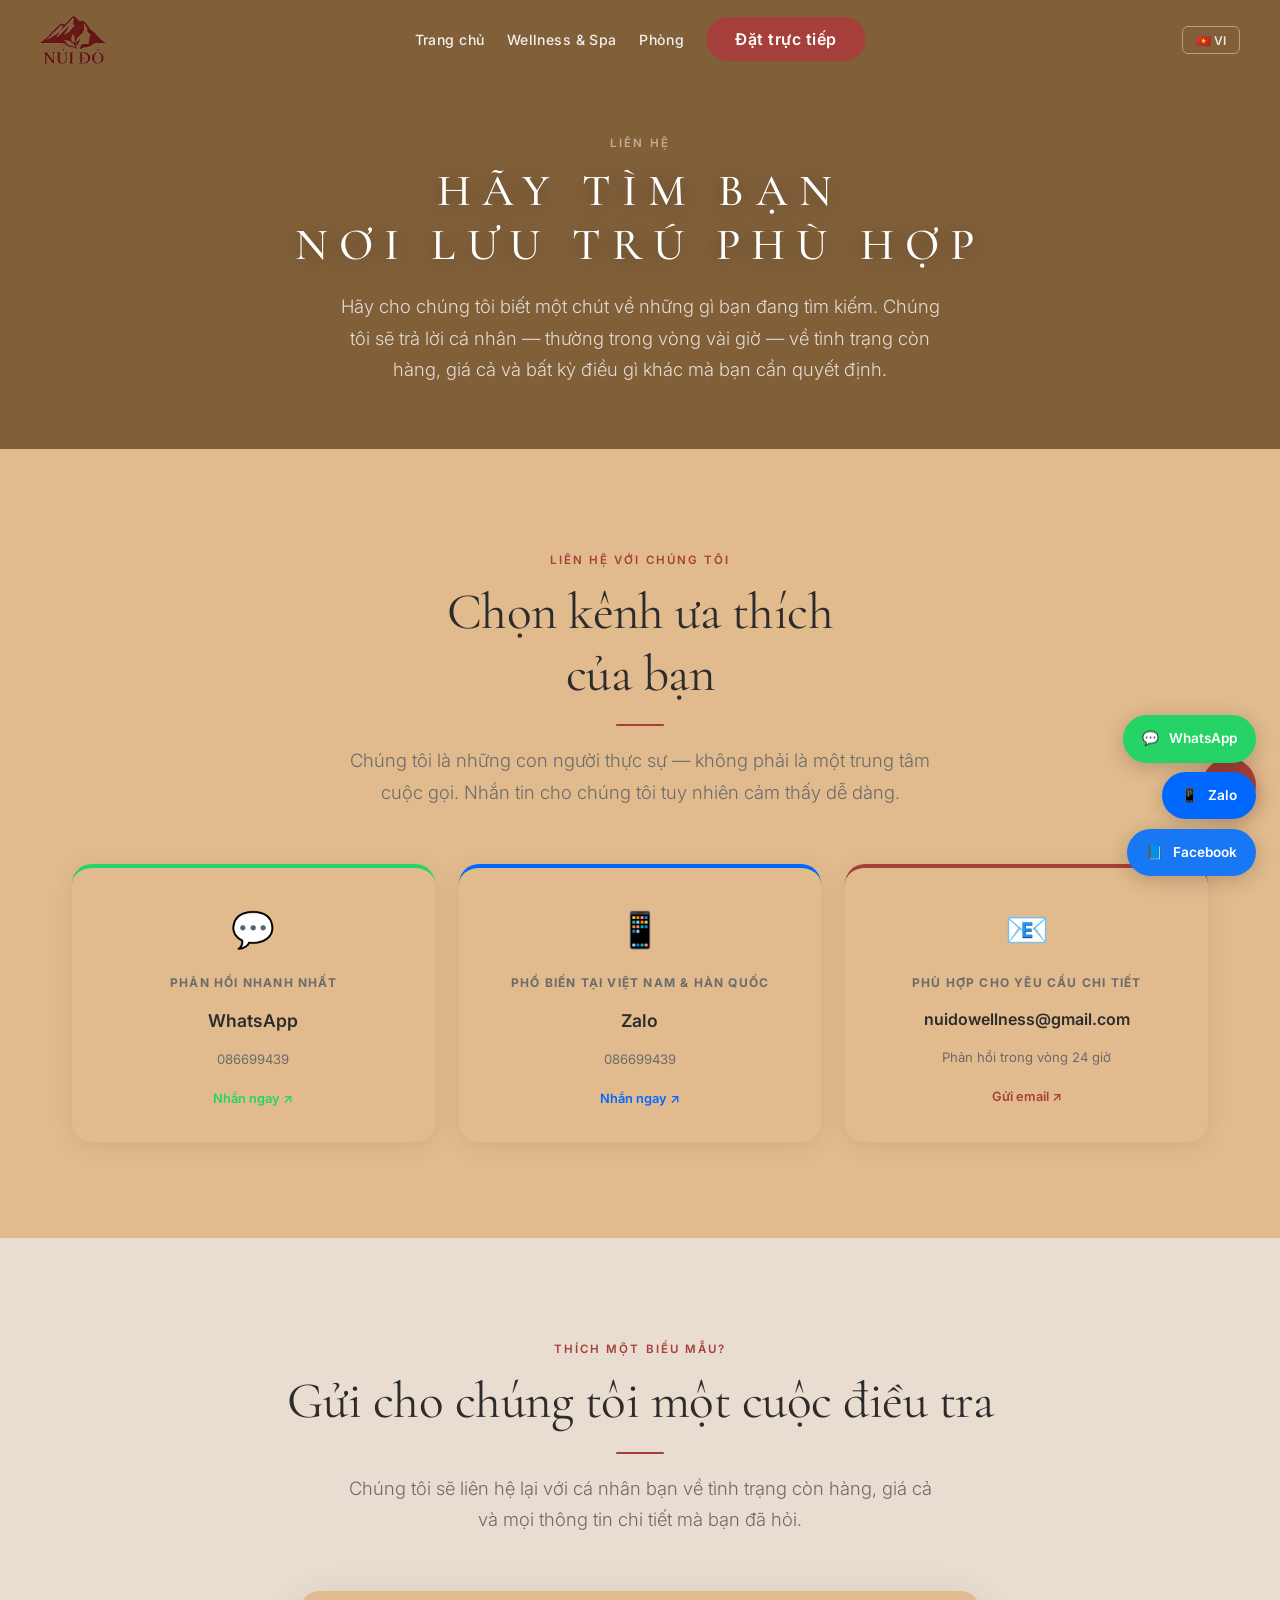
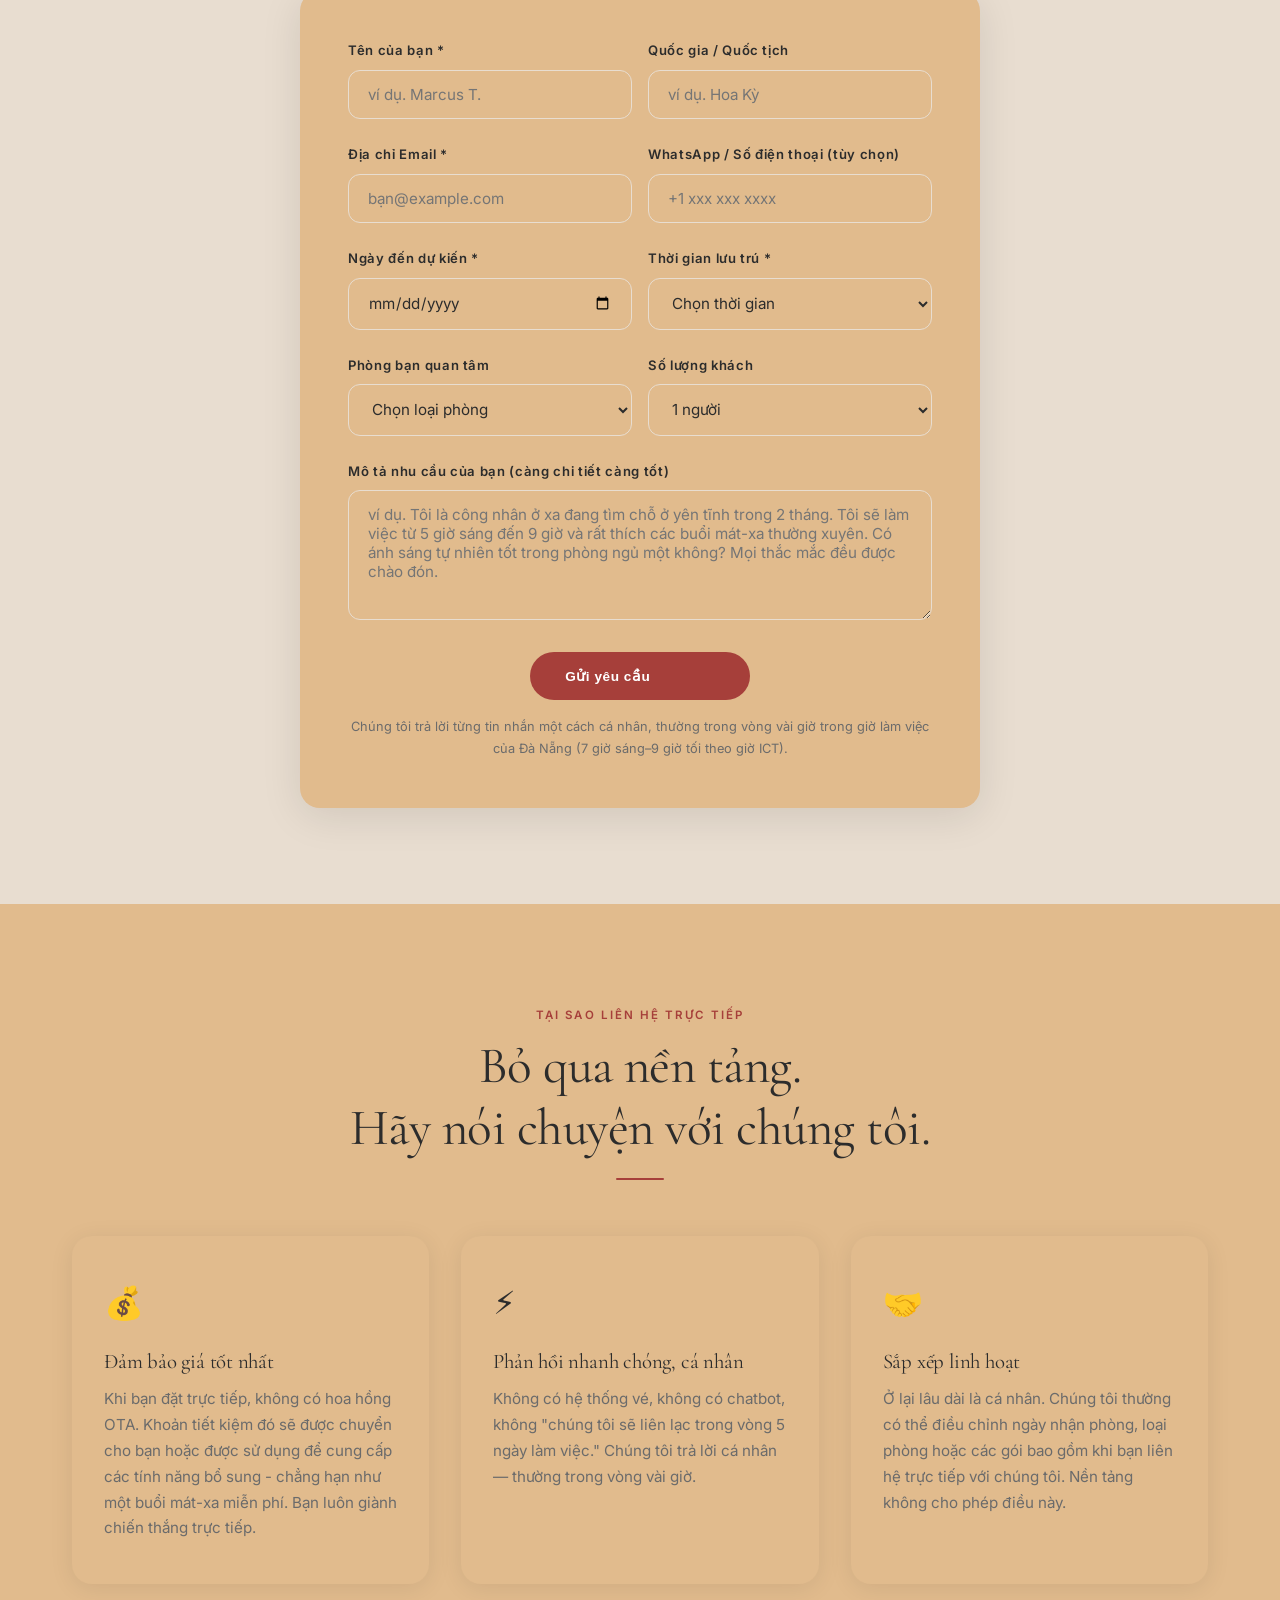
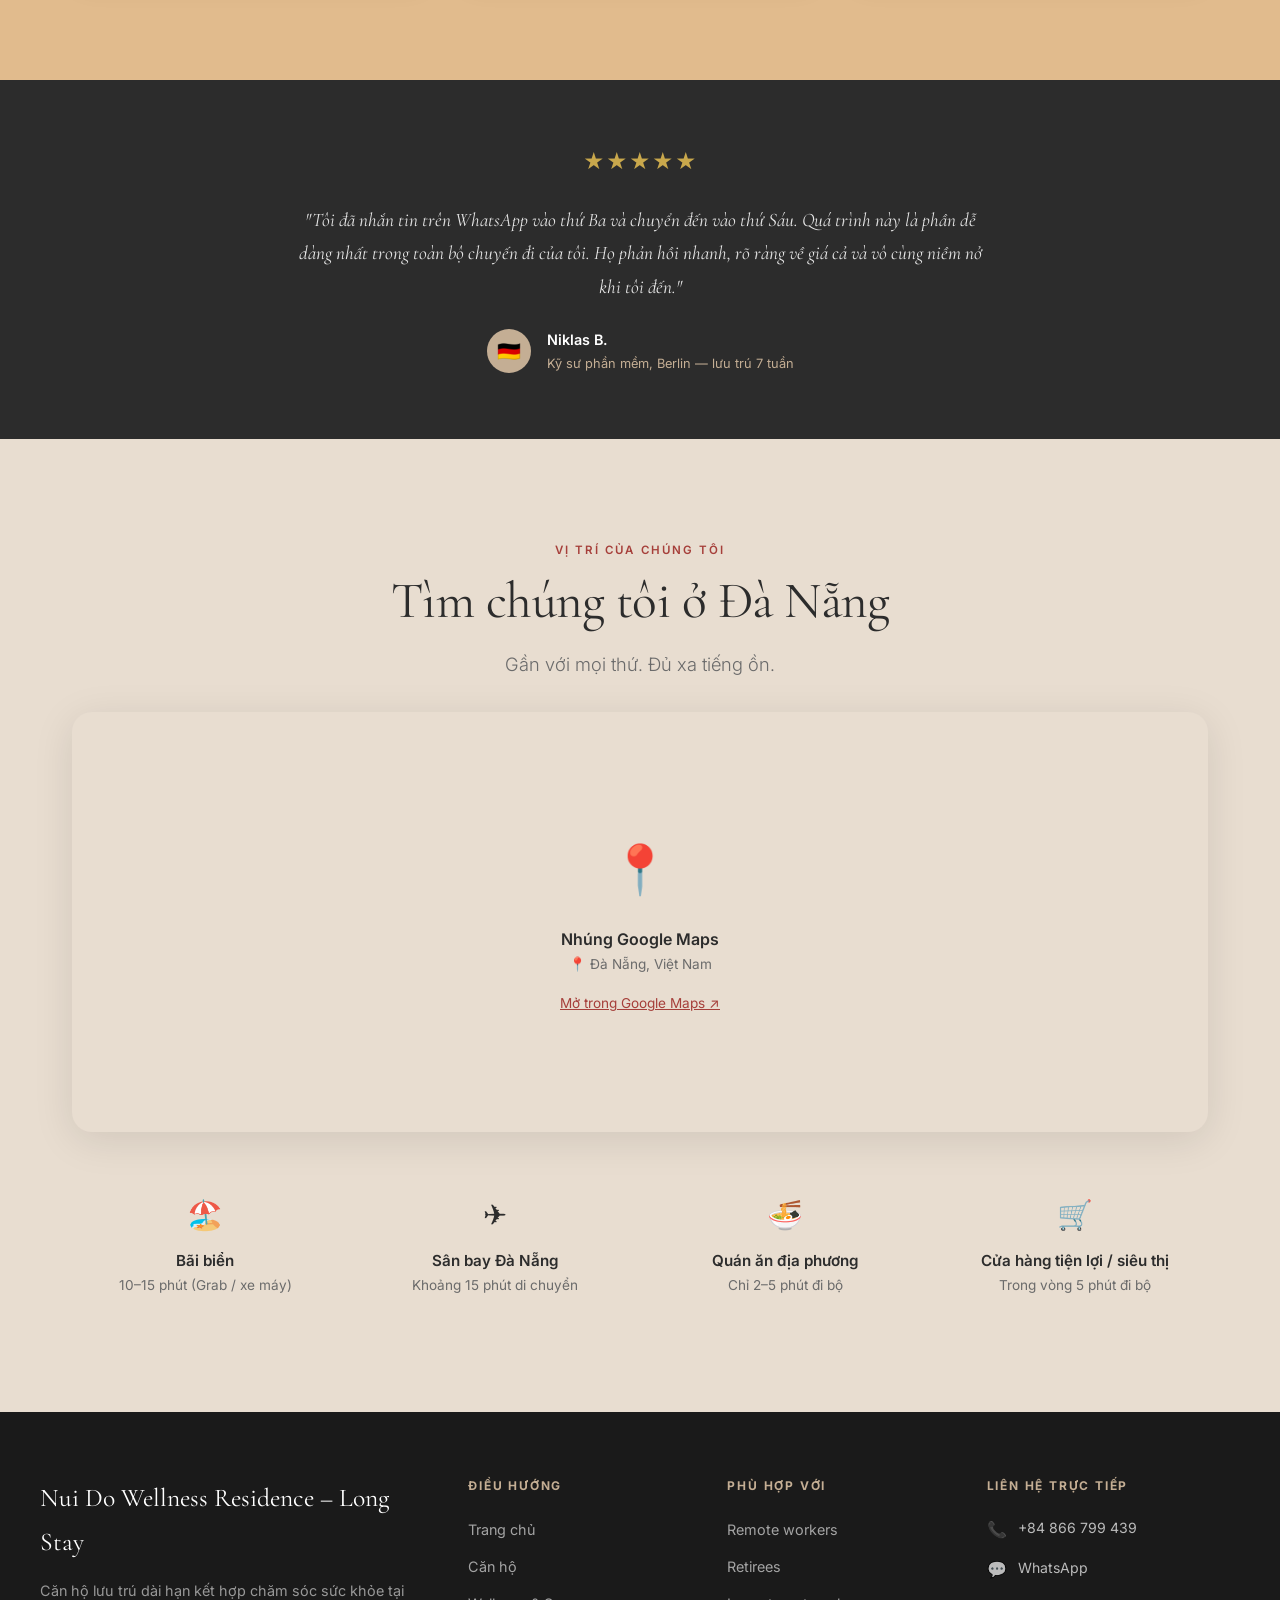
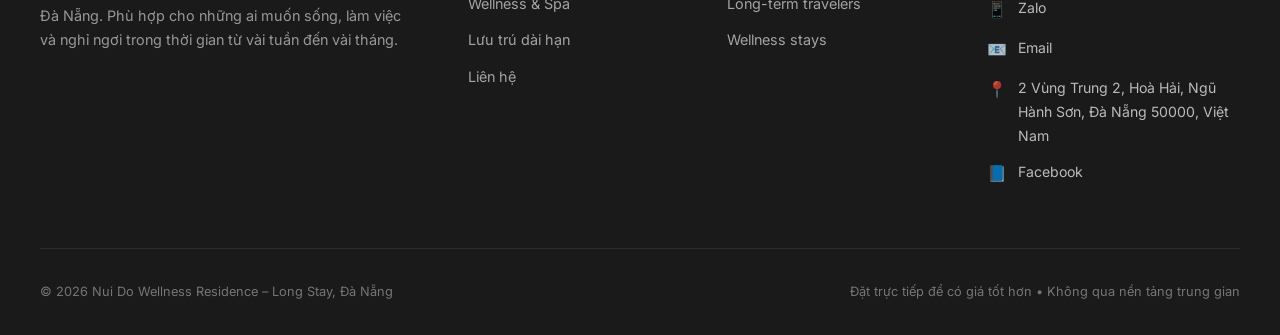
==== commit 95bf6d56: "update rooms wellness and upgrade translations" ====
--- a/pages/contact.html
+++ b/pages/contact.html
@@ -20,6 +20,14 @@
       <li><a href="rooms.html" data-i18n="nav.rooms">Phòng</a></li>
       <li><a href="contact.html" class="nav__cta" data-i18n="nav.book">Đặt trực tiếp</a></li>
     </ul>
+
+    <div class="lang-dropdown">
+      <button class="lang-toggle">🇻🇳 VI</button>
+      <div class="lang-menu">
+        <a href="#" data-lang="vi" class="active">🇻🇳 Tiếng Việt</a>
+        <a href="#" data-lang="en">🇬🇧 English</a>
+      </div>
+    </div>
 
     <div class="nav__hamburger" id="hamburger"><span></span><span></span><span></span></div>
   </nav>
